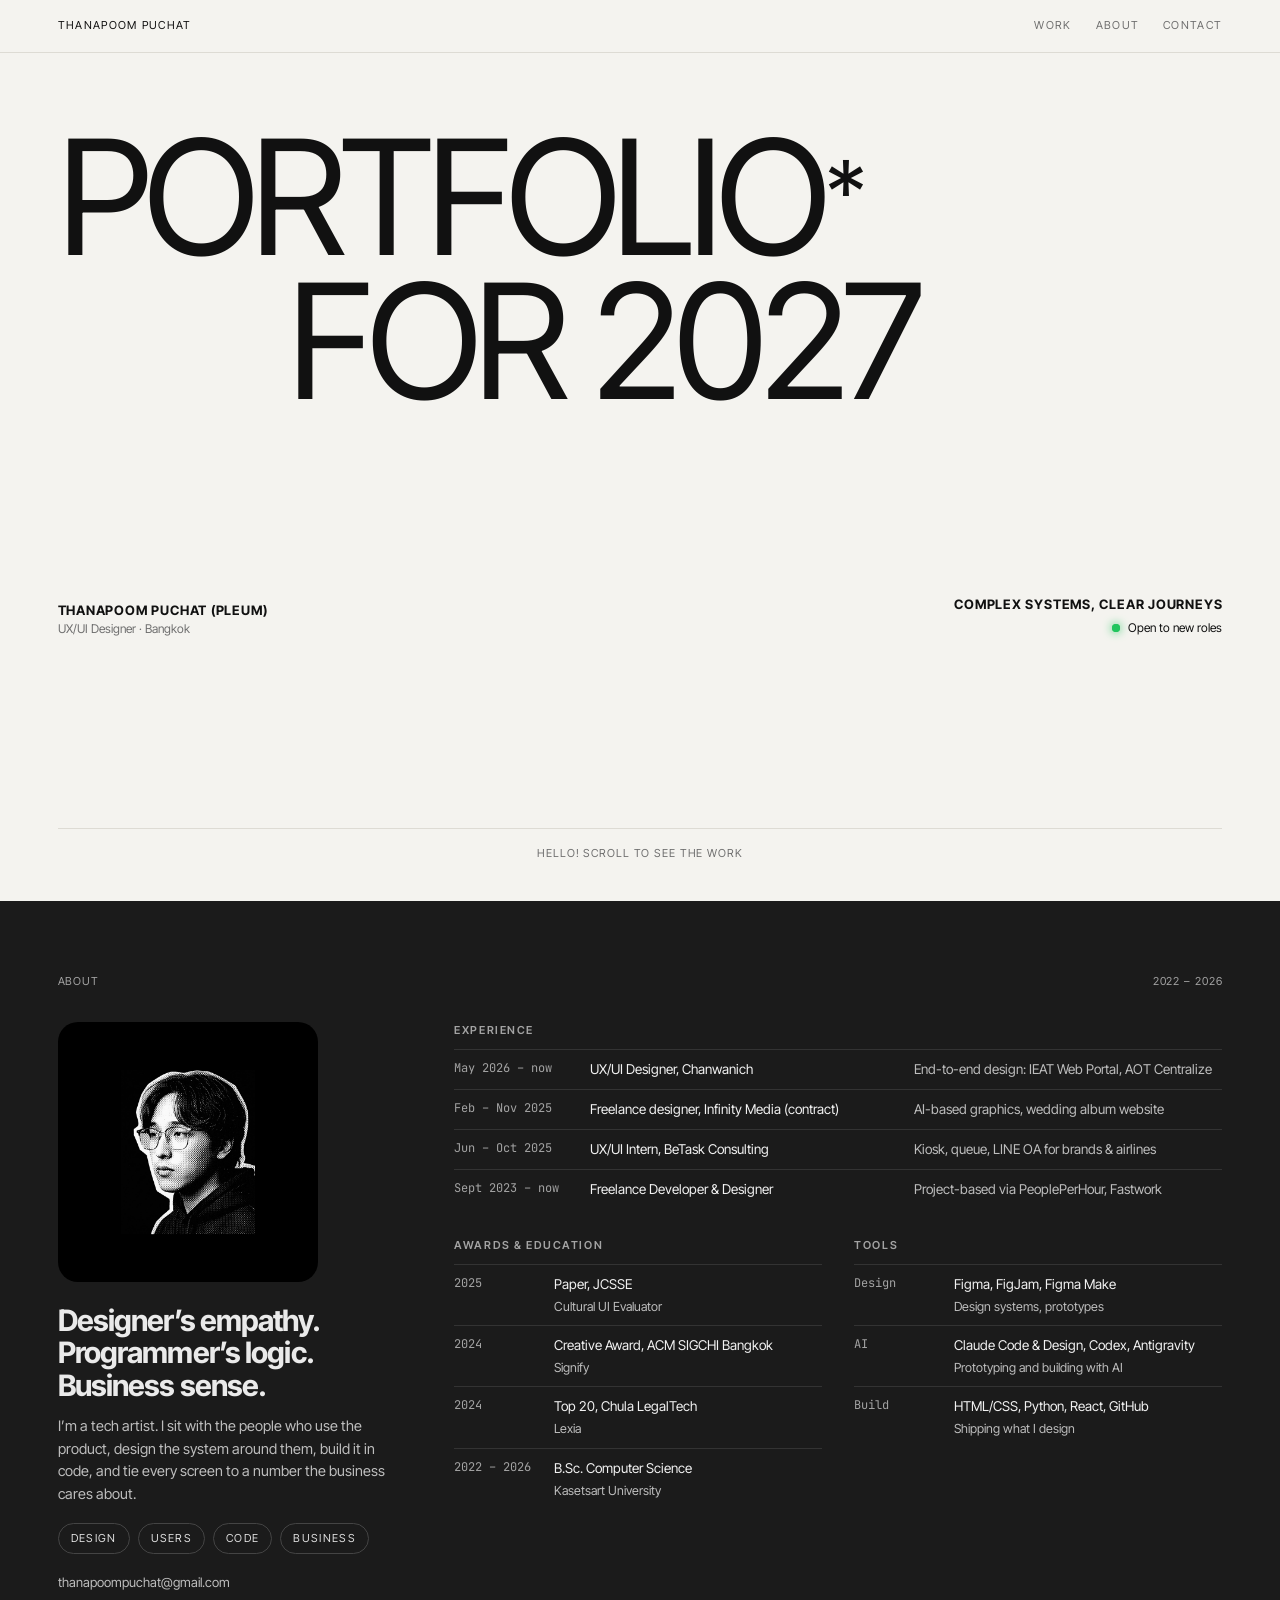
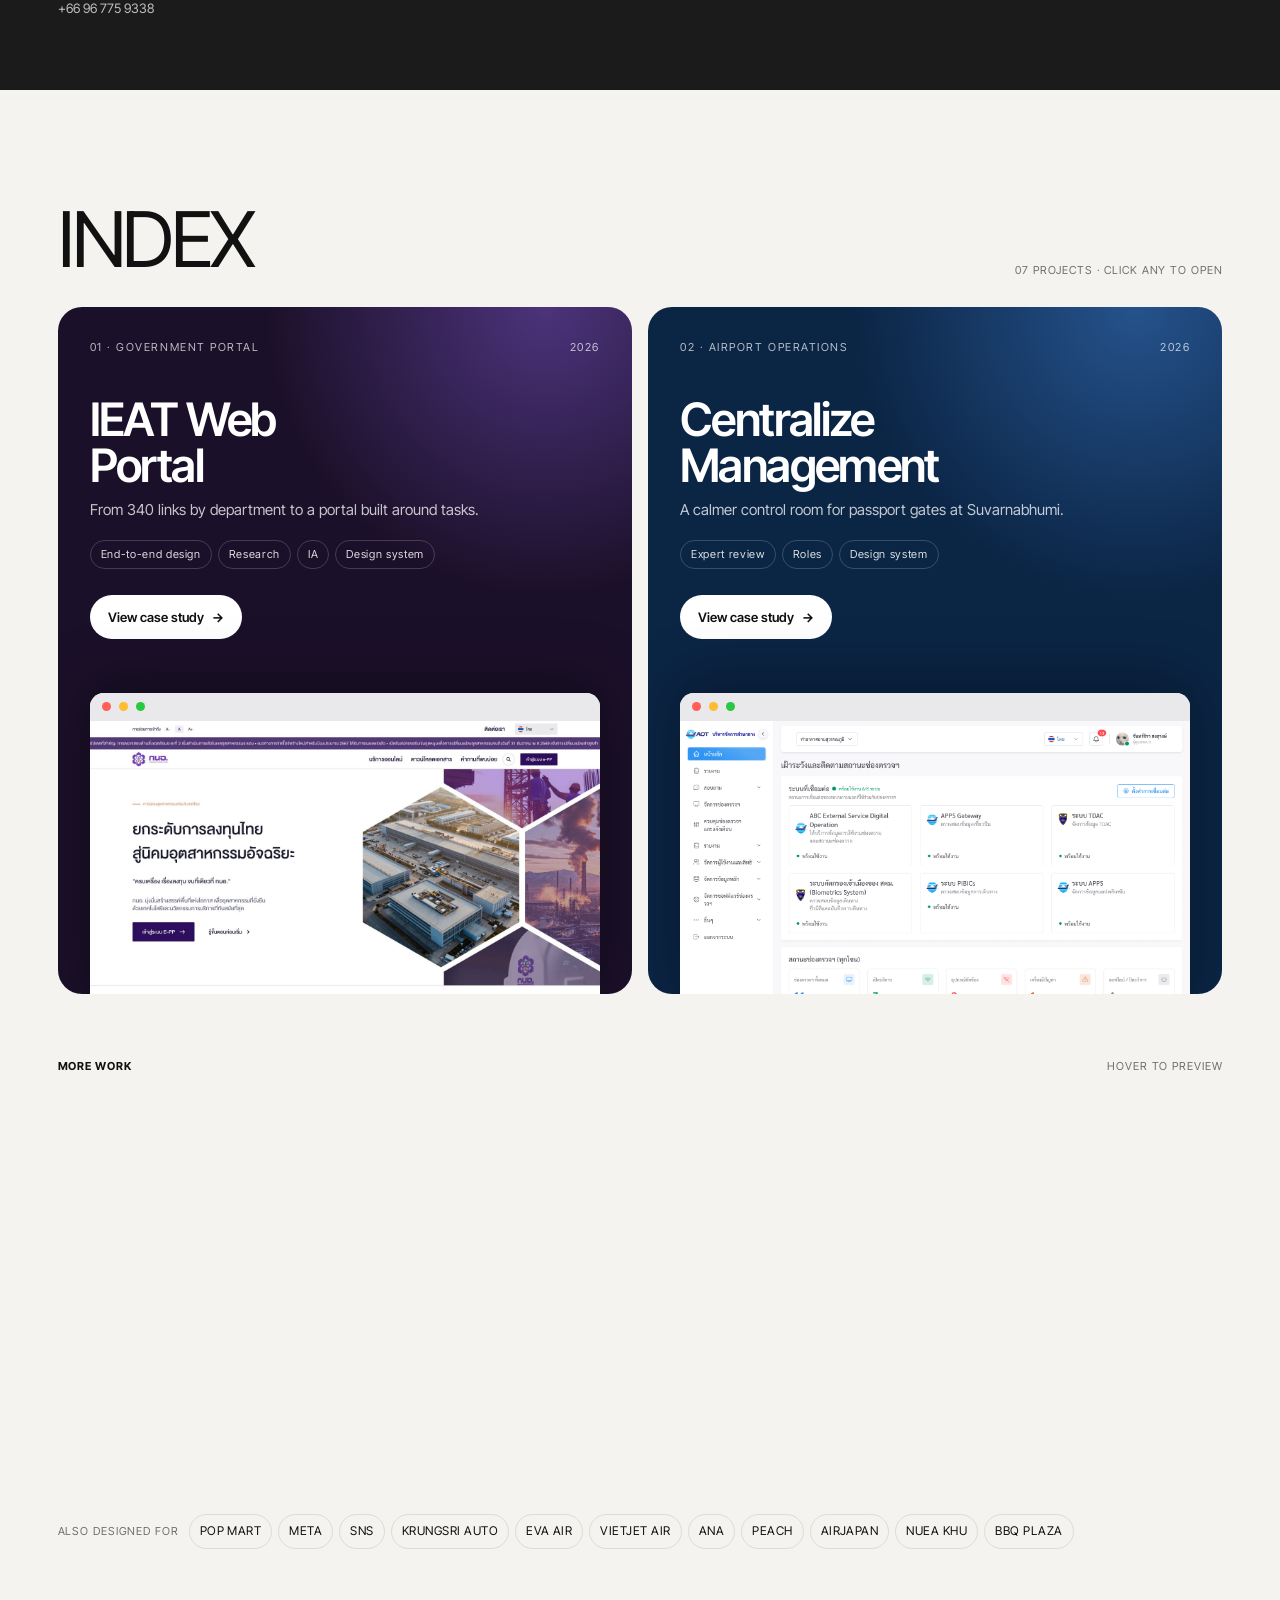
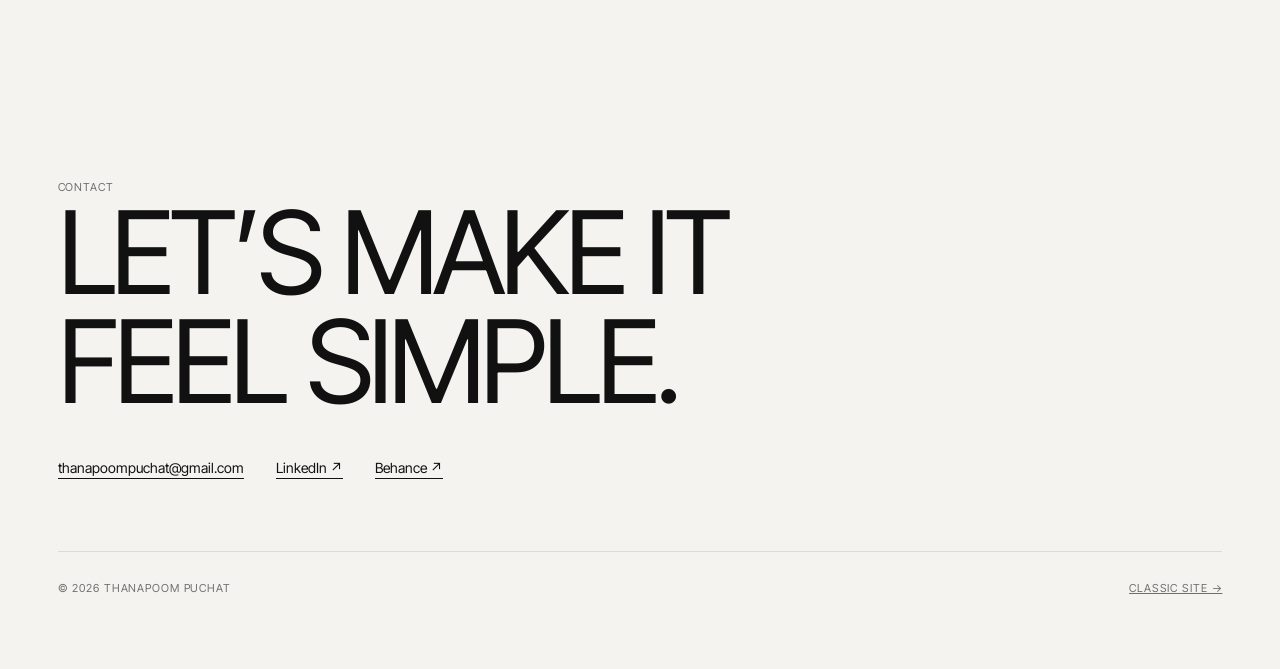
==== index.html @ 419bd496 "Tools: shorten AI line to fit one line Co-Authored-By: Claude Opus 5.5 <noreply@anthropic.com> Claud" ====
<!doctype html>
<html lang="en">
<head>
  <meta charset="utf-8">
  <meta name="viewport" content="width=device-width, initial-scale=1">
  <title>Thanapoom Puchat — UX/UI Designer</title>
  <meta name="description" content="UX/UI designer in Bangkok. I untangle complex public-sector and enterprise systems.">
  <link rel="preconnect" href="https://fonts.googleapis.com">
  <link rel="preconnect" href="https://fonts.gstatic.com" crossorigin>
  <link href="https://fonts.googleapis.com/css2?family=Inter+Tight:wght@400;500;600;700;800&family=JetBrains+Mono:wght@400;500&display=swap" rel="stylesheet">
  <link rel="stylesheet" href="assets/site.css">
</head>
<body>
<header class="bar"><div class="wrap">
  <a href="#top">Thanapoom Puchat</a>
  <nav><a href="#work">Work</a><a class="hide-sm" href="#about">About</a><a href="#contact">Contact</a></nav>
</div></header>
<main id="top">
<section class="wrap cover">
  <h1>Portfolio<sup>*</sup><span class="l2">for 2027</span></h1>
  <div class="who">
    <div><b>Thanapoom Puchat (Pleum)</b><span>UX/UI Designer · Bangkok</span></div>
    <div style="text-align:right"><b>Complex systems, clear journeys</b><span class="status"><i></i>Open to new roles</span></div>
  </div>
  <p class="foot tiny">Hello! Scroll to see the work</p>
</section>

<section class="dark" id="about"><div class="wrap about">
  <div class="top tiny"><span>About</span><span>2022 – 2026</span></div>
  <div class="grid">
    <div class="me">
      <img src="images/profile.png" alt="Portrait of Thanapoom Puchat">
      <h2>Designer’s empathy.<br>Programmer’s logic.<br>Business sense.</h2>
      <p>I’m a tech artist. I sit with the people who use the product, design the system around them, build it in code, and tie every screen to a number the business cares about.</p>
      <div class="skills"><span>Design</span><span>Users</span><span>Code</span><span>Business</span></div>
      <ul><li>thanapoompuchat@gmail.com</li><li>+66 96 775 9338</li></ul>
    </div>
    <div>
      <div class="rows"><h3>Experience</h3>
        <div class="row"><span>May 2026 – now</span><span>UX/UI Designer, Chanwanich</span><span>End-to-end design: IEAT Web Portal, AOT Centralize</span></div>
        <div class="row"><span>Feb – Nov 2025</span><span>Freelance designer, Infinity Media (contract)</span><span>AI-based graphics, wedding album website</span></div>
        <div class="row"><span>Jun – Oct 2025</span><span>UX/UI Intern, BeTask Consulting</span><span>Kiosk, queue, LINE OA for brands &amp; airlines</span></div>
        <div class="row"><span>Sept 2023 – now</span><span>Freelance Developer &amp; Designer</span><span>Project-based via PeoplePerHour, Fastwork</span></div>
      </div>
      <div class="rows"><h3>Awards &amp; education</h3>
        <div class="row"><span>2025</span><span>Paper, JCSSE</span><span>Cultural UI Evaluator</span></div>
        <div class="row"><span>2024</span><span>Creative Award, ACM SIGCHI Bangkok</span><span>Signify</span></div>
        <div class="row"><span>2024</span><span>Top 20, Chula LegalTech</span><span>Lexia</span></div>
        <div class="row"><span>2022 – 2026</span><span>B.Sc. Computer Science</span><span>Kasetsart University</span></div>
      </div>
      <div class="rows"><h3>Tools</h3>
        <div class="row"><span>Design</span><span>Figma, FigJam, Figma Make</span><span>Design systems, prototypes</span></div>
        <div class="row"><span>AI</span><span>Claude Code &amp; Design, Codex, Antigravity</span><span>Prototyping and building with AI</span></div>
        <div class="row"><span>Build</span><span>HTML/CSS, Python, React, GitHub</span><span>Shipping what I design</span></div>
      </div>
    </div>
  </div>
</div></section>

<section class="wrap index" id="work">
  <div class="head"><h2>Index</h2><span class="tiny">07 projects · click any to open</span></div>
  <div class="feats">
    <a class="fcard reveal" href="work/ieat.html" style="--c:#1b1029;--a:#9b6bff">
      <div class="fmeta"><span>01 · Government portal</span><span>2026</span></div>
      <h3>IEAT Web<br>Portal</h3>
      <p>From 340 links by department to a portal built around tasks.</p>
      <div class="tags"><span class="badge">End-to-end design</span><span>Research</span><span>IA</span><span>Design system</span></div>
      <span class="cta">View case study <b>→</b></span>
      <div class="fshot"><div class="chrome"><i></i><i></i><i></i></div><img src="images/ieat/home.jpg" alt="IEAT Web Portal screen"></div>
    </a><a class="fcard reveal" href="work/centralize.html" style="--c:#0b2545;--a:#4f9bff">
      <div class="fmeta"><span>02 · Airport operations</span><span>2026</span></div>
      <h3>Centralize<br>Management</h3>
      <p>A calmer control room for passport gates at Suvarnabhumi.</p>
      <div class="tags"><span>Expert review</span><span>Roles</span><span>Design system</span></div>
      <span class="cta">View case study <b>→</b></span>
      <div class="fshot"><div class="chrome"><i></i><i></i><i></i></div><img src="images/centralize/dashboard.png" alt="Centralize Management screen"></div>
    </a>
  </div>
  <div class="more"><h3 class="tiny">More work</h3><span class="tiny">Hover to preview</span></div>
  <a class="item reveal" href="work/vibirs.html" style="--c:#4877ae"><span class="n">03</span><span class="t"><i class="sw"></i>Vibirs</span><span class="d">Mood-first music app</span><span class="y">2024</span><span class="arrow">View →</span><img class="pv" src="images/image_2.jpg" alt="" loading="lazy"></a><a class="item reveal" href="work/signify.html" style="--c:#e2671c"><span class="n">04</span><span class="t"><i class="sw"></i>Signify</span><span class="d">Sign-language translation · SIGCHI award</span><span class="y">2024</span><span class="arrow">View →</span><img class="pv" src="images/signify_mockup.png" alt="" loading="lazy"></a><a class="item reveal" href="work/lexia.html" style="--c:#2f46c9"><span class="n">05</span><span class="t"><i class="sw"></i>Lexia</span><span class="d">Copyright platform · LegalTech Top 20</span><span class="y">2024</span><span class="arrow">View →</span><img class="pv" src="images/lexia_hero_mockup.png" alt="" loading="lazy"></a><a class="item reveal" href="work/betask.html" style="--c:#1f8a4c"><span class="n">06</span><span class="t"><i class="sw"></i>BeTask Employee Portal</span><span class="d">Internal dashboard · internship</span><span class="y">2025</span><span class="arrow">View →</span><img class="pv" src="images/Dashboard1.png" alt="" loading="lazy"></a><a class="item reveal" href="work/ai-evaluation.html" style="--c:#9bc21a"><span class="n">07</span><span class="t"><i class="sw"></i>Cultural UI Evaluator</span><span class="d">AI + HCI research · JCSSE</span><span class="y">2025</span><span class="arrow">View →</span><img class="pv" src="images/ai_mockup.png" alt="" loading="lazy"></a>
  <div class="brands"><span class="tiny">Also designed for</span><span class="brand" tabindex="0">POP MART<span class="pop"><img src="images/hover/popmart_queue.jpg" alt="POP MART screen" loading="lazy"><img src="images/hover/popmart_line.jpg" alt="POP MART screen" loading="lazy"></span></span><span class="brand" tabindex="0">Meta<span class="pop"><img src="images/hover/meta_queue.jpg" alt="Meta screen" loading="lazy"><img src="images/hover/meta_form.jpg" alt="Meta screen" loading="lazy"></span></span><span class="brand" tabindex="0">SNS<span class="pop"><img src="images/hover/siam_queue.jpg" alt="SNS screen" loading="lazy"><img src="images/hover/siam_kiosk.jpg" alt="SNS screen" loading="lazy"></span></span><span class="brand" tabindex="0">Krungsri Auto<span class="pop"><img src="images/hover/krungsri.jpg" alt="Krungsri Auto screen" loading="lazy"></span></span><span class="brand" tabindex="0">EVA Air<span class="pop"><img src="images/hover/evaair_queue.jpg" alt="EVA Air screen" loading="lazy"><img src="images/hover/evaair_kiosk.jpg" alt="EVA Air screen" loading="lazy"></span></span><span class="brand" tabindex="0">VietJet Air<span class="pop"><img src="images/hover/vietjet_queue.jpg" alt="VietJet Air screen" loading="lazy"><img src="images/hover/vietjet_kiosk.jpg" alt="VietJet Air screen" loading="lazy"></span></span><span class="brand" tabindex="0">ANA<span class="pop"><img src="images/hover/ana_queue.jpg" alt="ANA screen" loading="lazy"><img src="images/hover/ana_kiosk.jpg" alt="ANA screen" loading="lazy"></span></span><span class="brand" tabindex="0">Peach<span class="pop"><img src="images/hover/peach_queue.jpg" alt="Peach screen" loading="lazy"><img src="images/hover/peach_kiosk.jpg" alt="Peach screen" loading="lazy"></span></span><span class="brand" tabindex="0">AirJapan<span class="pop"><img src="images/hover/airjapan_queue.jpg" alt="AirJapan screen" loading="lazy"><img src="images/hover/airjapan_phone.jpg" alt="AirJapan screen" loading="lazy"></span></span><span class="brand" tabindex="0">Nuea Khu<span class="pop"><img src="images/hover/nuekhu_queue.jpg" alt="Nuea Khu screen" loading="lazy"><img src="images/hover/nuekhu_kiosk.jpg" alt="Nuea Khu screen" loading="lazy"></span></span><span class="brand" tabindex="0">BBQ Plaza<span class="pop"><img src="images/hover/bbq_queue.jpg" alt="BBQ Plaza screen" loading="lazy"><img src="images/hover/bbq_line.jpg" alt="BBQ Plaza screen" loading="lazy"></span></span></div>
</section>

<section class="wrap contact" id="contact">
  <span class="tiny">Contact</span>
  <h2>Let’s make it<br>feel simple.</h2>
  <div class="links">
    <a href="mailto:thanapoompuchat@gmail.com">thanapoompuchat@gmail.com</a>
    <a href="https://www.linkedin.com/in/thanapoom-puchat-83a926333/" target="_blank" rel="noopener">LinkedIn ↗</a>
    <a href="https://www.behance.net/thanapoom_puchat" target="_blank" rel="noopener">Behance ↗</a>
  </div>
  <div class="end tiny"><span>© 2026 Thanapoom Puchat</span><a href="classic.html">Classic site →</a></div>
</section>
</main>
<script src="assets/site.js"></script>
</body>
</html>
---- assets/site.css ----
/* Thanapoom Puchat — Portfolio 2027
   Slide-style case studies: each project sets a theme on <body>
   (--bg, --fg, --muted, --panel, --line, --accent, --on-accent). */

:root {
  --bg: #f4f3ef;
  --fg: #111111;
  --muted: #6f6f6f;
  --panel: #ffffff;
  --line: #dddbd4;
  --accent: #ff4d14;
  --on-accent: #ffffff;
  --max: 1280px;
  --pad: clamp(16px, 4.5vw, 64px);
  --r: 14px;
  --sans: "Inter Tight", "Inter", system-ui, -apple-system, "Segoe UI", sans-serif;
  --mono: "JetBrains Mono", ui-monospace, monospace;
}

* { box-sizing: border-box; }
html { scroll-behavior: smooth; -webkit-text-size-adjust: 100%; }
body {
  margin: 0; background: var(--bg); color: var(--fg);
  font-family: var(--sans); font-size: 16px; line-height: 1.55;
  -webkit-font-smoothing: antialiased; overflow-x: hidden;
}
img { max-width: 100%; display: block; }
a { color: inherit; }
::selection { background: var(--accent); color: var(--on-accent); }
.wrap { max-width: var(--max); margin: 0 auto; padding: 0 var(--pad); }
.hl { color: var(--accent); }
.label { font-size: 11px; letter-spacing: .14em; text-transform: uppercase; font-weight: 600; }
.tiny { font-size: 11px; letter-spacing: .08em; text-transform: uppercase; color: var(--muted); }

/* ---------- Top bar ---------- */
.bar { position: sticky; top: 0; z-index: 40; background: color-mix(in srgb, var(--bg) 90%, transparent); backdrop-filter: blur(10px); -webkit-backdrop-filter: blur(10px); border-bottom: 1px solid var(--line); }
.bar .wrap { display: flex; justify-content: space-between; align-items: center; height: 52px; font-size: 11px; letter-spacing: .12em; text-transform: uppercase; }
.bar a { text-decoration: none; }
.bar nav { display: flex; gap: 24px; }
.bar nav a { color: var(--muted); }
.bar nav a:hover { color: var(--fg); }
@media (max-width: 600px) { .bar nav a.hide-sm { display: none; } }

/* ---------- Home: cover ---------- */
.cover { min-height: calc(100vh - 52px); display: flex; flex-direction: column; justify-content: space-between; padding-top: clamp(40px, 8vh, 96px); padding-bottom: 28px; }
.cover h1 { margin: 0; font-weight: 400; letter-spacing: -.045em; line-height: .9; font-size: clamp(56px, 12.5vw, 196px); text-transform: uppercase; }
.cover h1 .l2 { display: block; padding-left: clamp(0px, 18vw, 300px); }
.cover h1 sup { font-size: .55em; vertical-align: .35em; margin-left: .04em; }
.cover .who { display: grid; grid-template-columns: 1fr auto; gap: 24px; align-items: end; margin-top: 40px; }
.cover .who b { display: block; font-size: 13px; letter-spacing: .06em; text-transform: uppercase; }
.cover .who span { display: block; font-size: 12px; color: var(--muted); }
.cover .foot { text-align: center; border-top: 1px solid var(--line); padding-top: 16px; margin-top: 48px; }

/* ---------- Home: dark about ---------- */
.dark { background: #1b1b1b; color: #eaeaea; --muted: #8b8b8b; --line: #333; }
.about { padding-top: clamp(56px, 9vw, 112px); padding-bottom: clamp(56px, 9vw, 112px); }
.about .top { display: flex; justify-content: space-between; margin-bottom: 56px; }
.about .grid { display: grid; grid-template-columns: 1.1fr 2fr; gap: clamp(28px, 5vw, 80px); }
.about h2 { margin: 0 0 6px; font-size: 22px; font-weight: 600; letter-spacing: -.01em; }
.about .me p { color: #bdbdbd; font-size: 15px; max-width: 360px; margin: 18px 0 28px; }
.about .me ul { list-style: none; padding: 0; margin: 0; font-size: 13px; color: #bdbdbd; display: grid; gap: 6px; }
.rows { display: grid; gap: 0; }
.rows .row { display: grid; grid-template-columns: 120px 1fr 1fr; gap: 16px; padding: 12px 0; border-top: 1px solid var(--line); font-size: 13.5px; }
.rows .row span:first-child { color: var(--muted); font-family: var(--mono); font-size: 12px; }
.rows .row span:last-child { color: #a8a8a8; }
.rows h3 { font-size: 11px; letter-spacing: .14em; text-transform: uppercase; color: var(--muted); margin: 0 0 10px; font-weight: 600; }
.rows + .rows { margin-top: 40px; }
@media (max-width: 860px) { .about .grid { grid-template-columns: 1fr; } .rows .row { grid-template-columns: 96px 1fr; } .rows .row span:last-child { grid-column: 2; } }

/* ---------- Home: index ---------- */
.index { padding-top: clamp(56px, 9vw, 112px); padding-bottom: clamp(56px, 9vw, 112px); }
.index .head { display: flex; justify-content: space-between; align-items: end; margin-bottom: 28px; }
.index h2 { margin: 0; font-size: clamp(40px, 6vw, 80px); font-weight: 400; letter-spacing: -.04em; text-transform: uppercase; line-height: 1; }
.item { display: grid; grid-template-columns: 56px 1.3fr 1fr 120px 28px; gap: 16px; align-items: center; padding: 22px 0; border-top: 1px solid var(--line); text-decoration: none; transition: padding .3s; }
.item:last-child { border-bottom: 1px solid var(--line); }
.item .n { font-family: var(--mono); font-size: 12px; color: var(--muted); }
.item .t { font-size: clamp(20px, 2.4vw, 30px); letter-spacing: -.02em; font-weight: 500; line-height: 1.15; }
.item .d { font-size: 13.5px; color: var(--muted); }
.item .y { font-size: 12px; color: var(--muted); text-align: right; font-family: var(--mono); }
.item .arrow { text-align: right; transition: transform .3s; }
.item .sw { display: inline-block; width: 10px; height: 10px; border-radius: 50%; margin-right: 10px; background: var(--c); vertical-align: middle; }
.item:hover { padding-left: 10px; }
.item:hover .arrow { transform: translateX(4px); }
.item.feat .t { font-size: clamp(26px, 3.4vw, 44px); }
@media (max-width: 760px) { .item { grid-template-columns: 36px 1fr 24px; } .item .d, .item .y { display: none; } }

.contact { padding-top: clamp(56px, 9vw, 112px); padding-bottom: 32px; }
.contact h2 { margin: 0; font-weight: 400; letter-spacing: -.045em; text-transform: uppercase; line-height: .95; font-size: clamp(44px, 9vw, 140px); }
.contact .links { display: flex; flex-wrap: wrap; gap: 12px 32px; margin-top: 40px; font-size: 14px; }
.contact .links a { text-decoration: none; border-bottom: 1px solid currentColor; }
.end { display: flex; justify-content: space-between; gap: 16px; flex-wrap: wrap; padding-top: 28px; padding-bottom: 40px; border-top: 1px solid var(--line); margin-top: 72px; }

/* ---------- Case: slides ---------- */
.slide { padding: clamp(64px, 10vw, 128px) 0; border-bottom: 1px solid var(--line); }
.slide .label { color: var(--accent); margin-bottom: 14px; display: block; }
.slide h2 { margin: 0; font-size: clamp(26px, 3.4vw, 42px); font-weight: 700; letter-spacing: -.03em; line-height: 1.18; max-width: 880px; }
.slide .sub { color: var(--muted); font-size: 15px; margin: 14px 0 0; max-width: 680px; }
.slide .content { margin-top: clamp(28px, 4vw, 48px); }

.hero { padding: clamp(56px, 9vw, 112px) 0 0; }
.hero .brand { font-size: clamp(48px, 9vw, 128px); font-weight: 800; letter-spacing: -.05em; line-height: .9; margin: 0; }
.hero .brand em { font-style: normal; color: var(--accent); }
.hero .tagline { font-size: clamp(18px, 2vw, 24px); font-weight: 600; letter-spacing: -.015em; margin: 22px 0 0; max-width: 720px; }
.hero .meta { display: grid; grid-template-columns: repeat(4, 1fr); gap: 20px; margin-top: 40px; padding-top: 20px; border-top: 1px solid var(--line); font-size: 13px; }
.hero .meta div b { display: block; font-size: 10.5px; letter-spacing: .14em; text-transform: uppercase; color: var(--muted); font-weight: 600; margin-bottom: 4px; }
@media (max-width: 760px) { .hero .meta { grid-template-columns: repeat(2, 1fr); } }
.hero .shot { margin-top: clamp(36px, 5vw, 64px); }

.cards { display: grid; gap: 14px; grid-template-columns: repeat(var(--cols, 3), minmax(0, 1fr)); }
@media (max-width: 900px) { .cards { grid-template-columns: repeat(2, minmax(0, 1fr)); } }
@media (max-width: 560px) { .cards { grid-template-columns: 1fr; } }
.card { background: var(--panel); border: 1px solid var(--line); border-radius: var(--r); padding: 22px 22px 24px; display: flex; flex-direction: column; gap: 8px; min-height: 150px; }
.card .k { font-size: 10.5px; letter-spacing: .14em; text-transform: uppercase; color: var(--accent); font-weight: 700; }
.card h4 { margin: 0; font-size: 17px; font-weight: 700; letter-spacing: -.01em; line-height: 1.3; }
.card p { margin: 0; font-size: 14px; color: var(--muted); line-height: 1.5; }
.card .big { font-size: clamp(30px, 3.6vw, 44px); font-weight: 800; letter-spacing: -.03em; line-height: 1; color: var(--accent); }
.card q { font-size: 13.5px; font-style: italic; color: var(--fg); opacity: .85; margin-top: auto; padding-top: 10px; border-top: 1px dashed var(--line); }
.card.insight { background: var(--accent); color: var(--on-accent); border-color: var(--accent); }
.card.insight .k, .card.insight p { color: var(--on-accent); opacity: .9; }

.shot { margin: 0; }
.shot .frame { border-radius: var(--r); overflow: hidden; background: var(--panel); border: 1px solid var(--line); aspect-ratio: var(--ar, 16/10); }
.shot .frame img { width: 100%; height: 100%; object-fit: cover; object-position: top center; }
.shot.contain .frame img { object-fit: contain; object-position: center; }
.shot figcaption { font-size: 12.5px; color: var(--muted); margin-top: 10px; }
.shot.phone { max-width: 300px; margin: 0 auto; }
.shot.phone .frame { aspect-ratio: 390/844; border-radius: 34px; border: 8px solid #111; }
.duo, .trio { display: grid; gap: 14px; grid-template-columns: repeat(2, minmax(0, 1fr)); align-items: start; }
.trio { grid-template-columns: 2fr 1fr; align-items: center; }
@media (max-width: 760px) { .duo, .trio { grid-template-columns: 1fr; } }
.stack { display: grid; gap: 14px; }

.words { display: grid; grid-template-columns: repeat(3, minmax(0, 1fr)); gap: 14px; }
.words div { border-radius: var(--r); min-height: 240px; padding: 22px; display: flex; flex-direction: column; justify-content: flex-end; color: #fff; background: linear-gradient(180deg, transparent 30%, rgba(0,0,0,.55)), var(--bgimg, var(--accent)); background-size: cover; background-position: center; }
.words b { font-size: clamp(22px, 2.6vw, 30px); letter-spacing: .02em; text-transform: uppercase; font-weight: 800; }
.words span { font-size: 13px; opacity: .85; }
@media (max-width: 760px) { .words { grid-template-columns: 1fr; } .words div { min-height: 160px; } }

.metrics { width: 100%; border-collapse: separate; border-spacing: 0; font-size: 14px; background: var(--panel); border: 1px solid var(--line); border-radius: var(--r); overflow: hidden; }
.metrics th, .metrics td { text-align: left; padding: 13px 16px; border-bottom: 1px solid var(--line); }
.metrics tr:last-child td { border-bottom: 0; }
.metrics th { font-size: 10.5px; letter-spacing: .14em; text-transform: uppercase; color: var(--muted); font-weight: 600; }
.metrics td.n { font-variant-numeric: tabular-nums; white-space: nowrap; }
.metrics td.to { color: var(--accent); font-weight: 800; }
.scroll-x { overflow-x: auto; -webkit-overflow-scrolling: touch; }
.note { font-size: 12.5px; color: var(--muted); margin-top: 10px; }

.flow { display: grid; grid-template-columns: repeat(var(--cols, 4), minmax(0, 1fr)); gap: 0; border: 1px solid var(--line); border-radius: var(--r); overflow: hidden; background: var(--panel); }
.flow div { padding: 20px; border-left: 1px solid var(--line); }
.flow div:first-child { border-left: 0; }
.flow b { display: block; font-family: var(--mono); font-size: 12px; color: var(--accent); margin-bottom: 8px; }
.flow span { font-size: 14px; font-weight: 600; line-height: 1.35; display: block; }
@media (max-width: 760px) { .flow { grid-template-columns: 1fr; } .flow div { border-left: 0; border-top: 1px solid var(--line); } .flow div:first-child { border-top: 0; } }

.next { display: flex; justify-content: space-between; align-items: center; gap: 20px; padding: 56px 0; text-decoration: none; }
.next .t { font-size: clamp(26px, 4vw, 52px); font-weight: 400; letter-spacing: -.04em; text-transform: uppercase; line-height: 1; }

/* Placeholder for any image that fails to load */
.missing { display: grid; place-items: center; }
.missing img { display: none !important; }
.missing .ph { font-family: var(--mono); font-size: 12px; color: var(--muted); padding: 20px; text-align: center; }

@media (prefers-reduced-motion: no-preference) {
  .reveal { opacity: 0; transform: translateY(16px); transition: opacity .7s ease, transform .7s cubic-bezier(.2,.7,.2,1); }
  .reveal.in { opacity: 1; transform: none; }
}

/* Additions */
.narrow { max-width: 760px; margin-left: auto; margin-right: auto; }
.shot figcaption a { color: var(--fg); text-decoration: none; border-bottom: 1px solid var(--line); margin-left: 6px; white-space: nowrap; }
.shot figcaption a:hover { border-color: var(--fg); }
.slide.tight { padding-top: clamp(32px, 5vw, 64px); }
.content + .content { margin-top: 14px; }
.about .me img { width: 100%; max-width: 380px; aspect-ratio: 1/1; border-radius: 24px; object-fit: cover; object-position: center top; margin-bottom: 28px; }
.index .thumbs { display: grid; grid-template-columns: repeat(2, minmax(0, 1fr)); gap: 14px; margin-bottom: 36px; }
.index .thumbs a { text-decoration: none; }
.index .thumbs .frame { border-radius: var(--r); overflow: hidden; aspect-ratio: 16/10; background: var(--c); }
.index .thumbs img { width: 100%; height: 100%; object-fit: cover; object-position: top center; transition: transform .6s cubic-bezier(.2,.7,.2,1); }
.index .thumbs a:hover img { transform: scale(1.03); }
.index .thumbs span { display: flex; justify-content: space-between; font-size: 12px; letter-spacing: .1em; text-transform: uppercase; margin-top: 10px; }
.index .thumbs span i { font-style: normal; color: var(--muted); }
@media (max-width: 760px) { .index .thumbs { grid-template-columns: 1fr; } }

@media (max-width: 600px) { .cover .who { grid-template-columns: 1fr; } .cover .who > div:last-child { text-align: left !important; } .cover { min-height: auto; } .cover h1 { margin-top: 24px; } }

/* Rows, stats, side layout, bars */
.slide h2 .hl { color: inherit; }
.slide.side .wrap { display: grid; grid-template-columns: minmax(0, 1fr) minmax(0, 1.65fr); gap: clamp(24px, 5vw, 80px); align-items: start; }
.slide.side .content:first-of-type { margin-top: 0; }
@media (max-width: 860px) { .slide.side .wrap { grid-template-columns: 1fr; } }
.list { border-top: 1px solid var(--line); }
.list > div { display: grid; grid-template-columns: 44px minmax(0, 1fr) minmax(0, 1.5fr); gap: 16px; padding: 16px 0; border-bottom: 1px solid var(--line); font-size: 14.5px; }
.list.two > div { grid-template-columns: minmax(0, 1fr) minmax(0, 1.6fr); }
.list .n { font-family: var(--mono); font-size: 12px; color: var(--muted); padding-top: 2px; }
.list b { font-weight: 600; }
.list b small { display: block; font-weight: 400; font-size: 12px; color: var(--muted); margin-top: 2px; }
.list p { margin: 0; color: var(--muted); }
.list p em { font-style: italic; color: var(--fg); }
@media (max-width: 640px) { .list > div, .list.two > div { grid-template-columns: 32px minmax(0, 1fr); } .list.two > div { grid-template-columns: 1fr; } .list > div p { grid-column: 2; } .list.two > div p { grid-column: 1; } }
.stats { display: grid; grid-template-columns: repeat(var(--cols, 3), minmax(0, 1fr)); gap: 24px; }
.stats div { border-top: 1px solid var(--fg); padding-top: 14px; }
.stats b { display: block; font-size: clamp(34px, 4.6vw, 60px); font-weight: 500; letter-spacing: -.045em; line-height: 1; }
.stats span { display: block; font-size: 13px; color: var(--muted); margin-top: 10px; max-width: 260px; }
@media (max-width: 640px) { .stats { grid-template-columns: 1fr 1fr; } }
.bars { display: grid; gap: 10px; }
.bars div { display: grid; grid-template-columns: 96px 1fr 52px; gap: 12px; align-items: center; font-size: 13.5px; }
.bars i { display: block; height: 10px; border-radius: 5px; background: var(--accent); width: var(--w); }
.bars span:last-child { font-family: var(--mono); font-size: 12px; color: var(--muted); text-align: right; }
.prose { font-size: 15px; color: var(--muted); max-width: 640px; margin: 0; }
.prose + .prose { margin-top: 12px; }
.slide.side .content + .content { margin-top: 32px; }

.about h2 { font-size: clamp(26px, 3vw, 38px); line-height: 1.1; letter-spacing: -.03em; font-weight: 700; }
.about .me p { max-width: 400px; }
.about .skills { display: flex; flex-wrap: wrap; gap: 8px; margin: -8px 0 28px; }
.about .skills span { font-size: 11px; letter-spacing: .12em; text-transform: uppercase; border: 1px solid #444; border-radius: 99px; padding: 6px 12px; color: #ddd; }
.status { display: inline-flex !important; align-items: center; gap: 8px; color: var(--fg) !important; }
.status i { position: relative; width: 8px; height: 8px; border-radius: 50%; background: #22c55e; box-shadow: 0 0 10px #22c55e; }
.status i::after { content: ""; position: absolute; inset: 0; border-radius: 50%; background: #22c55e; animation: ping 1.6s cubic-bezier(0,0,.2,1) infinite; }
@keyframes ping { 75%, 100% { transform: scale(2.6); opacity: 0; } }
@media (prefers-reduced-motion: reduce) { .status i::after { animation: none; } }

/* About: fit one screen */
.about { padding-top: clamp(40px, 6vw, 72px); padding-bottom: clamp(40px, 6vw, 72px); }
.about .top { margin-bottom: 32px; }
.about .grid { grid-template-columns: minmax(0, .9fr) minmax(0, 2fr); gap: clamp(28px, 4vw, 64px); }
.about .me img { max-width: 260px; margin-bottom: 22px; border-radius: 20px; }
.about h2 { font-size: clamp(24px, 2.3vw, 32px); }
.about .me p { margin: 14px 0 18px; font-size: 14.5px; }
.about .skills { margin: 0 0 18px; }
.about .grid > div:last-child { display: grid; grid-template-columns: minmax(0, 1fr) minmax(0, 1fr); column-gap: 32px; align-content: start; }
.about .grid > div:last-child > .rows:first-child { grid-column: 1 / -1; }
.about .rows + .rows { margin-top: 28px; }
.about .rows .row { padding: 9px 0; }
.about .rows:not(:first-child) .row { grid-template-columns: 84px minmax(0, 1fr); row-gap: 2px; }
.about .rows:not(:first-child) .row span:last-child { grid-column: 2; font-size: 12.5px; }
@media (max-width: 860px) { .about .grid > div:last-child { grid-template-columns: 1fr; } }
.about .rows { align-content: start; }
.dark { --muted: #a3a3a3; }
.rows .row span:last-child { color: #bdbdbd; }
.rows .row span:nth-child(2) { color: #f2f2f2; }

/* Index: feature cards */
.feats { display: grid; grid-template-columns: repeat(2, minmax(0, 1fr)); gap: 16px; margin-bottom: 64px; }
.fcard { position: relative; isolation: isolate; display: flex; flex-direction: column; min-height: 640px; padding: 32px 32px 0; border-radius: 24px; overflow: hidden; background: var(--c); color: #fff; text-decoration: none; transition: transform .5s cubic-bezier(.2,.7,.2,1); }
.fcard::before { content: ""; position: absolute; inset: 0; z-index: -1; background: radial-gradient(70% 60% at 85% 0%, color-mix(in srgb, var(--a) 55%, transparent), transparent 70%); opacity: .7; transition: opacity .5s; }
.fcard .fmeta { display: flex; justify-content: space-between; font-size: 11px; letter-spacing: .14em; text-transform: uppercase; opacity: .7; }
.fcard h3 { margin: 40px 0 10px; font-size: clamp(32px, 3.6vw, 52px); font-weight: 600; letter-spacing: -.035em; line-height: 1; }
.fcard p { margin: 0; max-width: 420px; font-size: 15px; opacity: .75; }
.fcard .tags { display: flex; flex-wrap: wrap; gap: 6px; margin-top: 18px; }
.fcard .tags span { font-size: 11px; letter-spacing: .06em; padding: 5px 10px; border-radius: 99px; border: 1px solid rgba(255,255,255,.22); opacity: .85; }
.fcard .cta { align-self: flex-start; display: inline-flex; gap: 8px; align-items: center; margin: 26px 0 36px; padding: 12px 18px; border-radius: 99px; background: #fff; color: #111; font-size: 13px; font-weight: 600; transition: background .3s, color .3s; }
.fcard .cta b { transition: transform .3s; }
.fcard .fshot { margin-top: auto; border-radius: 14px 14px 0 0; overflow: hidden; background: #fff; aspect-ratio: 16/10; box-shadow: 0 -10px 60px rgba(0,0,0,.35); transform: translateY(18px); transition: transform .6s cubic-bezier(.2,.7,.2,1); }
.fcard .chrome { height: 26px; display: flex; gap: 6px; align-items: center; padding: 0 12px; background: #ececec; }
.fcard .chrome i { width: 9px; height: 9px; border-radius: 50%; background: #cfcfcf; }
.fcard .fshot img { width: 100%; height: calc(100% - 26px); object-fit: cover; object-position: top center; }
.fcard:hover .fshot { transform: translateY(0); }
.fcard:hover::before { opacity: 1; }
.fcard:hover .cta { background: var(--a); color: #fff; }
.fcard:hover .cta b { transform: translateX(4px); }
@media (max-width: 860px) { .feats { grid-template-columns: 1fr; } .fcard { min-height: 0; padding: 24px 24px 0; } .fcard h3 { margin-top: 28px; } }

/* Index: list with hover preview */
.more { display: flex; justify-content: space-between; align-items: end; margin-bottom: 10px; }
.more h3 { margin: 0; color: var(--fg); }
.item { position: relative; grid-template-columns: 56px 1.3fr 1fr 80px 70px; }
.item .arrow { font-size: 12px; letter-spacing: .08em; text-transform: uppercase; white-space: nowrap; }
.item .pv { position: absolute; right: 170px; top: 50%; width: 240px; aspect-ratio: 16/10; object-fit: cover; object-position: top; border-radius: 10px; box-shadow: 0 20px 50px rgba(0,0,0,.25); pointer-events: none; opacity: 0; transform: translateY(-50%) rotate(-4deg) scale(.9); transition: opacity .3s, transform .4s cubic-bezier(.2,.7,.2,1); z-index: 2; background: #fff; }
.item:hover .pv { opacity: 1; transform: translateY(-50%) rotate(-2deg) scale(1); }
.item:hover { background: color-mix(in srgb, var(--c) 7%, transparent); }
@media (max-width: 760px) { .item { grid-template-columns: 36px 1fr 60px; } .item .pv, .more span { display: none; } }
@media (hover: none) { .item .pv { display: none; } }
.fcard .chrome i:nth-child(1) { background: #ff5f57; }
.fcard .chrome i:nth-child(2) { background: #febc2e; }
.fcard .chrome i:nth-child(3) { background: #28c840; }
.fcard .chrome { height: 28px; gap: 8px; background: #e9e9eb; }
.fcard .chrome i { width: 9px; height: 9px; }
.fcard .fshot img { height: calc(100% - 28px); }
@media (max-width: 1240px) { .fcard p { min-height: 3.1em; } }

/* Brands with hover image */
.brands { display: flex; flex-wrap: wrap; align-items: center; gap: 8px; margin-top: 32px; }
.brands > .tiny { margin-right: 6px; }
.brand { position: relative; font-size: 12px; letter-spacing: .06em; text-transform: uppercase; padding: 7px 12px; border: 1px solid var(--line); border-radius: 99px; cursor: default; transition: background .2s, color .2s, border-color .2s; outline: none; }
.brand:hover, .brand:focus { background: var(--fg); color: var(--bg); border-color: var(--fg); }

/* brand hover: frameless screens, no white padding; JS sets --dx to keep it on screen */
.brand .pop { position: absolute; left: 50%; bottom: calc(100% + 12px); display: flex; align-items: flex-end; gap: 8px; opacity: 0; pointer-events: none; transform: translate(calc(-50% + var(--dx, 0px)), 8px) scale(.96); transform-origin: bottom center; transition: opacity .25s, transform .3s cubic-bezier(.2,.7,.2,1); z-index: 5; }
.brand .pop img { display: block; height: 220px; width: auto; max-width: none; border-radius: 10px; box-shadow: 0 20px 50px rgba(0,0,0,.3); background: none; padding: 0; }
.brand:hover .pop, .brand:focus .pop { opacity: 1; transform: translate(calc(-50% + var(--dx, 0px)), 0) scale(1); }
@media (max-width: 760px) {
  .brands { position: relative; }
  .brands .brand { position: static; }
  .brand .pop { bottom: calc(100% + 8px); }
  .brand .pop img { height: auto; max-height: 200px; max-width: calc((100vw - 48px) / 2); }
  .brand .pop img:only-child { max-width: calc(100vw - 40px); }
}.brands { gap: 6px; }
.brands > .tiny { margin-right: 4px; }
.brand { padding: 7px 10px; letter-spacing: .04em; }
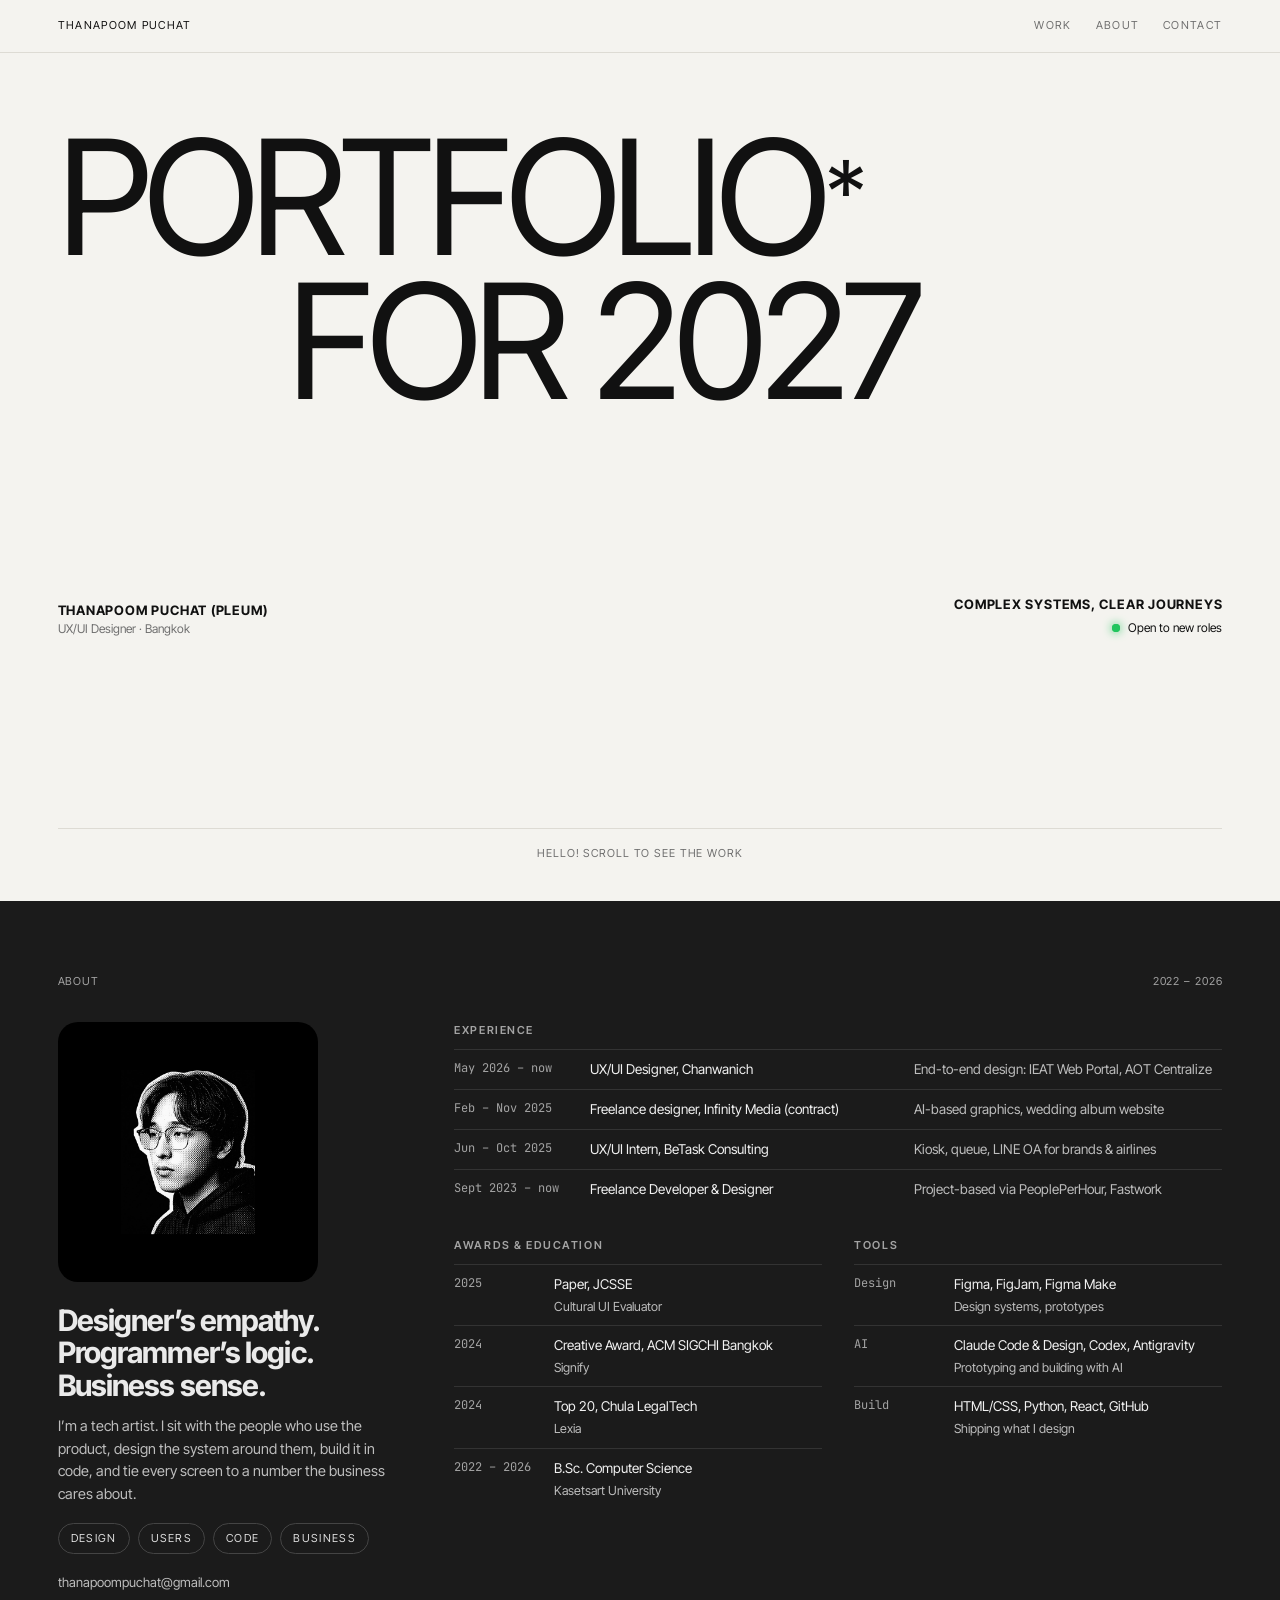
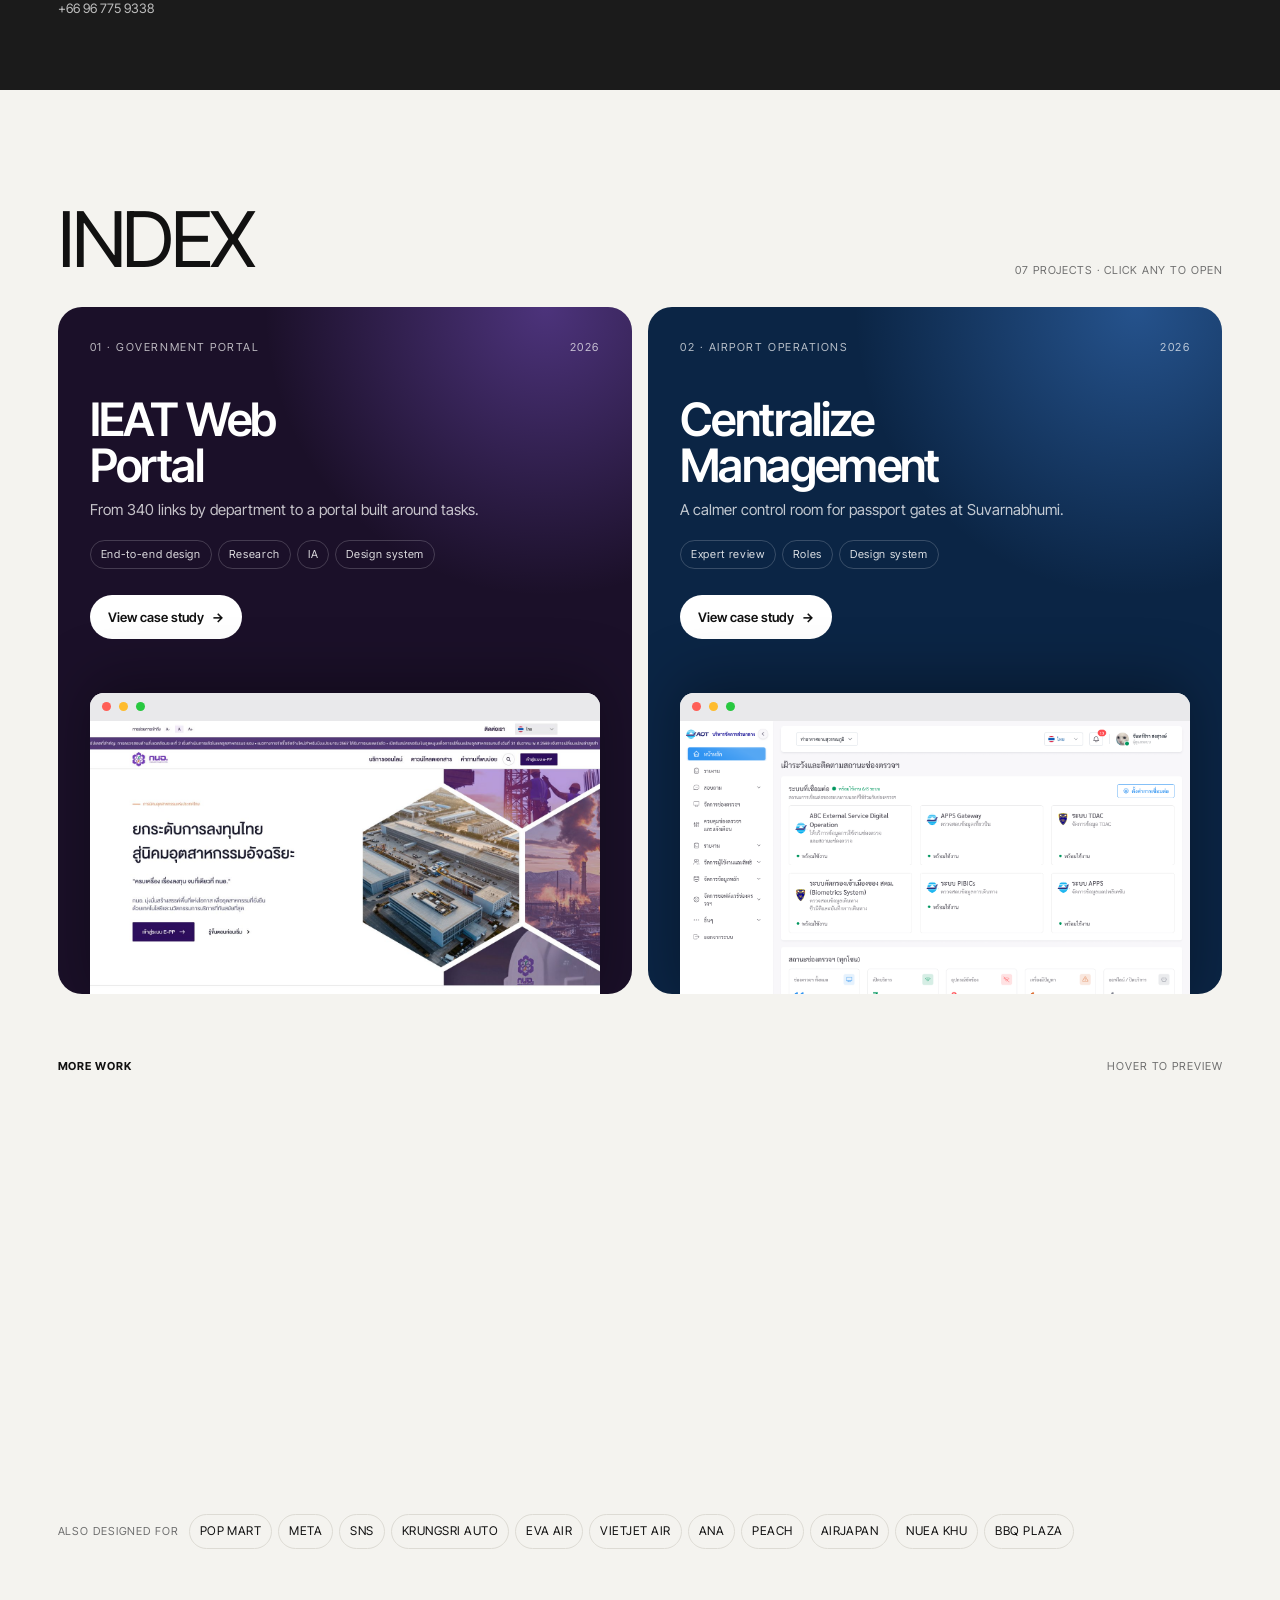
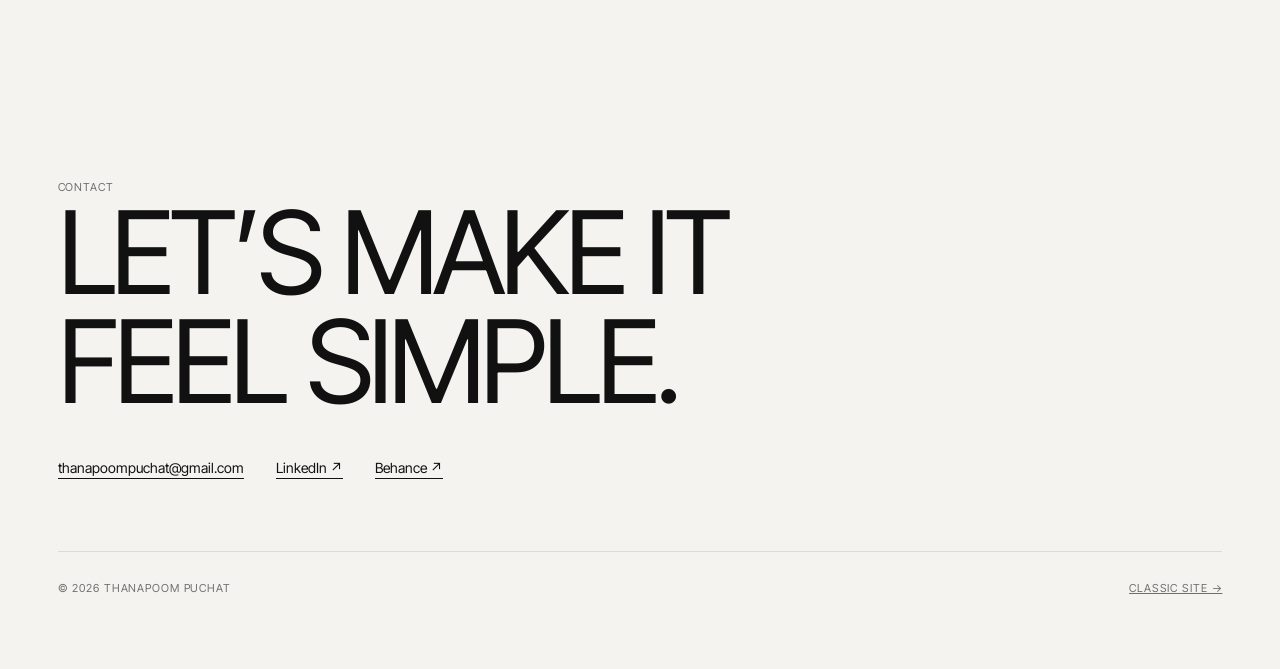
==== commit c3b5719c: "More work: composed hover previews for each project Co-Authored-By: Claude Opus 5.5 <noreply@anthrop" ====
--- a/index.html
+++ b/index.html
@@ -77,7 +77,7 @@
     </a>
   </div>
   <div class="more"><h3 class="tiny">More work</h3><span class="tiny">Hover to preview</span></div>
-  <a class="item reveal" href="work/vibirs.html" style="--c:#4877ae"><span class="n">03</span><span class="t"><i class="sw"></i>Vibirs</span><span class="d">Mood-first music app</span><span class="y">2024</span><span class="arrow">View →</span><img class="pv" src="images/image_2.jpg" alt="" loading="lazy"></a><a class="item reveal" href="work/signify.html" style="--c:#e2671c"><span class="n">04</span><span class="t"><i class="sw"></i>Signify</span><span class="d">Sign-language translation · SIGCHI award</span><span class="y">2024</span><span class="arrow">View →</span><img class="pv" src="images/signify_mockup.png" alt="" loading="lazy"></a><a class="item reveal" href="work/lexia.html" style="--c:#2f46c9"><span class="n">05</span><span class="t"><i class="sw"></i>Lexia</span><span class="d">Copyright platform · LegalTech Top 20</span><span class="y">2024</span><span class="arrow">View →</span><img class="pv" src="images/lexia_hero_mockup.png" alt="" loading="lazy"></a><a class="item reveal" href="work/betask.html" style="--c:#1f8a4c"><span class="n">06</span><span class="t"><i class="sw"></i>BeTask Employee Portal</span><span class="d">Internal dashboard · internship</span><span class="y">2025</span><span class="arrow">View →</span><img class="pv" src="images/Dashboard1.png" alt="" loading="lazy"></a><a class="item reveal" href="work/ai-evaluation.html" style="--c:#9bc21a"><span class="n">07</span><span class="t"><i class="sw"></i>Cultural UI Evaluator</span><span class="d">AI + HCI research · JCSSE</span><span class="y">2025</span><span class="arrow">View →</span><img class="pv" src="images/ai_mockup.png" alt="" loading="lazy"></a>
+  <a class="item reveal" href="work/vibirs.html" style="--c:#4877ae"><span class="n">03</span><span class="t"><i class="sw"></i>Vibirs</span><span class="d">Mood-first music app</span><span class="y">2024</span><span class="arrow">View →</span><img class="pv" src="images/pv/vibirs.jpg" alt="" loading="lazy"></a><a class="item reveal" href="work/signify.html" style="--c:#e2671c"><span class="n">04</span><span class="t"><i class="sw"></i>Signify</span><span class="d">Sign-language translation · SIGCHI award</span><span class="y">2024</span><span class="arrow">View →</span><img class="pv" src="images/pv/signify.jpg" alt="" loading="lazy"></a><a class="item reveal" href="work/lexia.html" style="--c:#2f46c9"><span class="n">05</span><span class="t"><i class="sw"></i>Lexia</span><span class="d">Copyright platform · LegalTech Top 20</span><span class="y">2024</span><span class="arrow">View →</span><img class="pv" src="images/pv/lexia.jpg" alt="" loading="lazy"></a><a class="item reveal" href="work/betask.html" style="--c:#1f8a4c"><span class="n">06</span><span class="t"><i class="sw"></i>BeTask Employee Portal</span><span class="d">Internal dashboard · internship</span><span class="y">2025</span><span class="arrow">View →</span><img class="pv" src="images/pv/betask.jpg" alt="" loading="lazy"></a><a class="item reveal" href="work/ai-evaluation.html" style="--c:#9bc21a"><span class="n">07</span><span class="t"><i class="sw"></i>Cultural UI Evaluator</span><span class="d">AI + HCI research · JCSSE</span><span class="y">2025</span><span class="arrow">View →</span><img class="pv" src="images/pv/ai-evaluation.jpg" alt="" loading="lazy"></a>
   <div class="brands"><span class="tiny">Also designed for</span><span class="brand" tabindex="0">POP MART<span class="pop"><img src="images/hover/popmart_queue.jpg" alt="POP MART screen" loading="lazy"><img src="images/hover/popmart_line.jpg" alt="POP MART screen" loading="lazy"></span></span><span class="brand" tabindex="0">Meta<span class="pop"><img src="images/hover/meta_queue.jpg" alt="Meta screen" loading="lazy"><img src="images/hover/meta_form.jpg" alt="Meta screen" loading="lazy"></span></span><span class="brand" tabindex="0">SNS<span class="pop"><img src="images/hover/siam_queue.jpg" alt="SNS screen" loading="lazy"><img src="images/hover/siam_kiosk.jpg" alt="SNS screen" loading="lazy"></span></span><span class="brand" tabindex="0">Krungsri Auto<span class="pop"><img src="images/hover/krungsri.jpg" alt="Krungsri Auto screen" loading="lazy"></span></span><span class="brand" tabindex="0">EVA Air<span class="pop"><img src="images/hover/evaair_queue.jpg" alt="EVA Air screen" loading="lazy"><img src="images/hover/evaair_kiosk.jpg" alt="EVA Air screen" loading="lazy"></span></span><span class="brand" tabindex="0">VietJet Air<span class="pop"><img src="images/hover/vietjet_queue.jpg" alt="VietJet Air screen" loading="lazy"><img src="images/hover/vietjet_kiosk.jpg" alt="VietJet Air screen" loading="lazy"></span></span><span class="brand" tabindex="0">ANA<span class="pop"><img src="images/hover/ana_queue.jpg" alt="ANA screen" loading="lazy"><img src="images/hover/ana_kiosk.jpg" alt="ANA screen" loading="lazy"></span></span><span class="brand" tabindex="0">Peach<span class="pop"><img src="images/hover/peach_queue.jpg" alt="Peach screen" loading="lazy"><img src="images/hover/peach_kiosk.jpg" alt="Peach screen" loading="lazy"></span></span><span class="brand" tabindex="0">AirJapan<span class="pop"><img src="images/hover/airjapan_queue.jpg" alt="AirJapan screen" loading="lazy"><img src="images/hover/airjapan_phone.jpg" alt="AirJapan screen" loading="lazy"></span></span><span class="brand" tabindex="0">Nuea Khu<span class="pop"><img src="images/hover/nuekhu_queue.jpg" alt="Nuea Khu screen" loading="lazy"><img src="images/hover/nuekhu_kiosk.jpg" alt="Nuea Khu screen" loading="lazy"></span></span><span class="brand" tabindex="0">BBQ Plaza<span class="pop"><img src="images/hover/bbq_queue.jpg" alt="BBQ Plaza screen" loading="lazy"><img src="images/hover/bbq_line.jpg" alt="BBQ Plaza screen" loading="lazy"></span></span></div>
 </section>
 
--- a/assets/site.css
+++ b/assets/site.css
@@ -298,3 +298,6 @@
 }.brands { gap: 6px; }
 .brands > .tiny { margin-right: 4px; }
 .brand { padding: 7px 10px; letter-spacing: .04em; }
+/* row hover preview: composed 16:10 thumbnails */
+.item .pv { width: 340px; object-fit: cover; object-position: center; background: none; border-radius: 14px; box-shadow: 0 30px 60px rgba(0,0,0,.28); transform: translateY(-50%) rotate(-3deg) scale(.9); }
+.item:hover .pv { transform: translateY(-50%) rotate(-1.5deg) scale(1); }
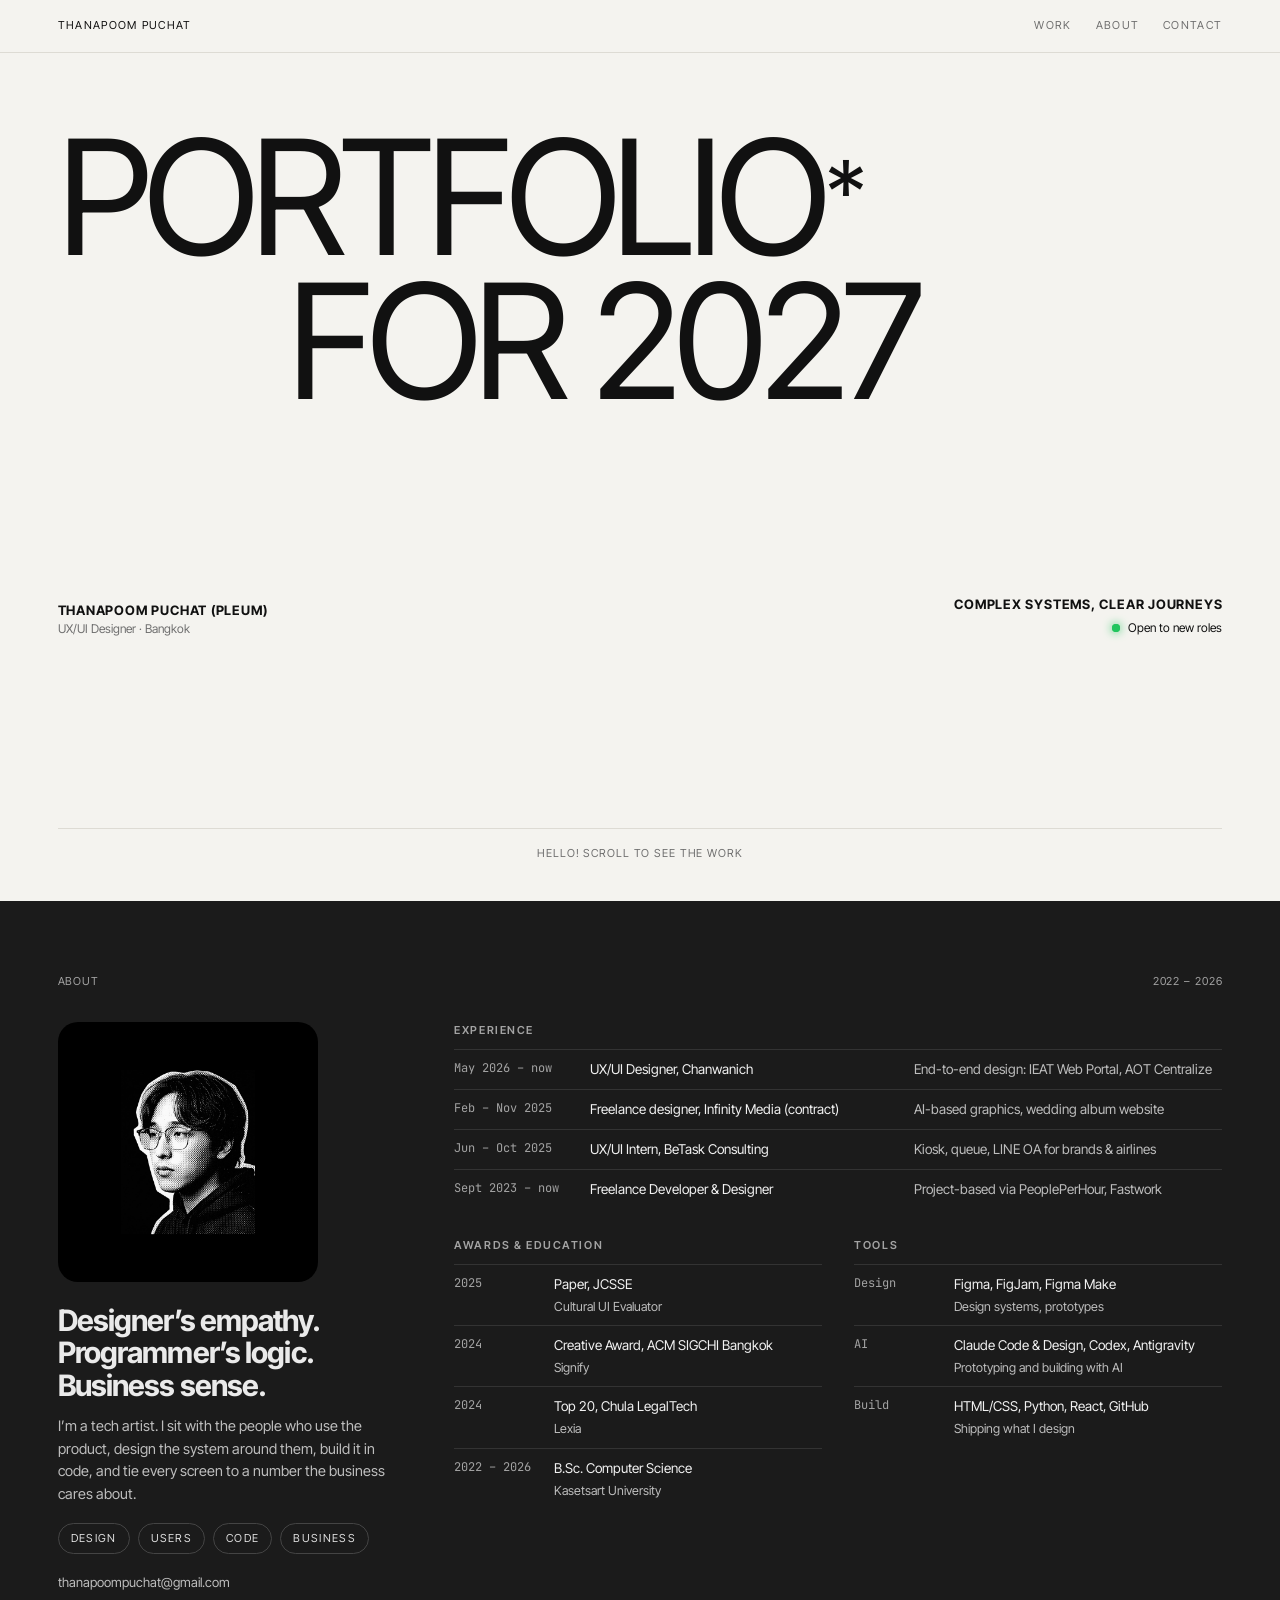
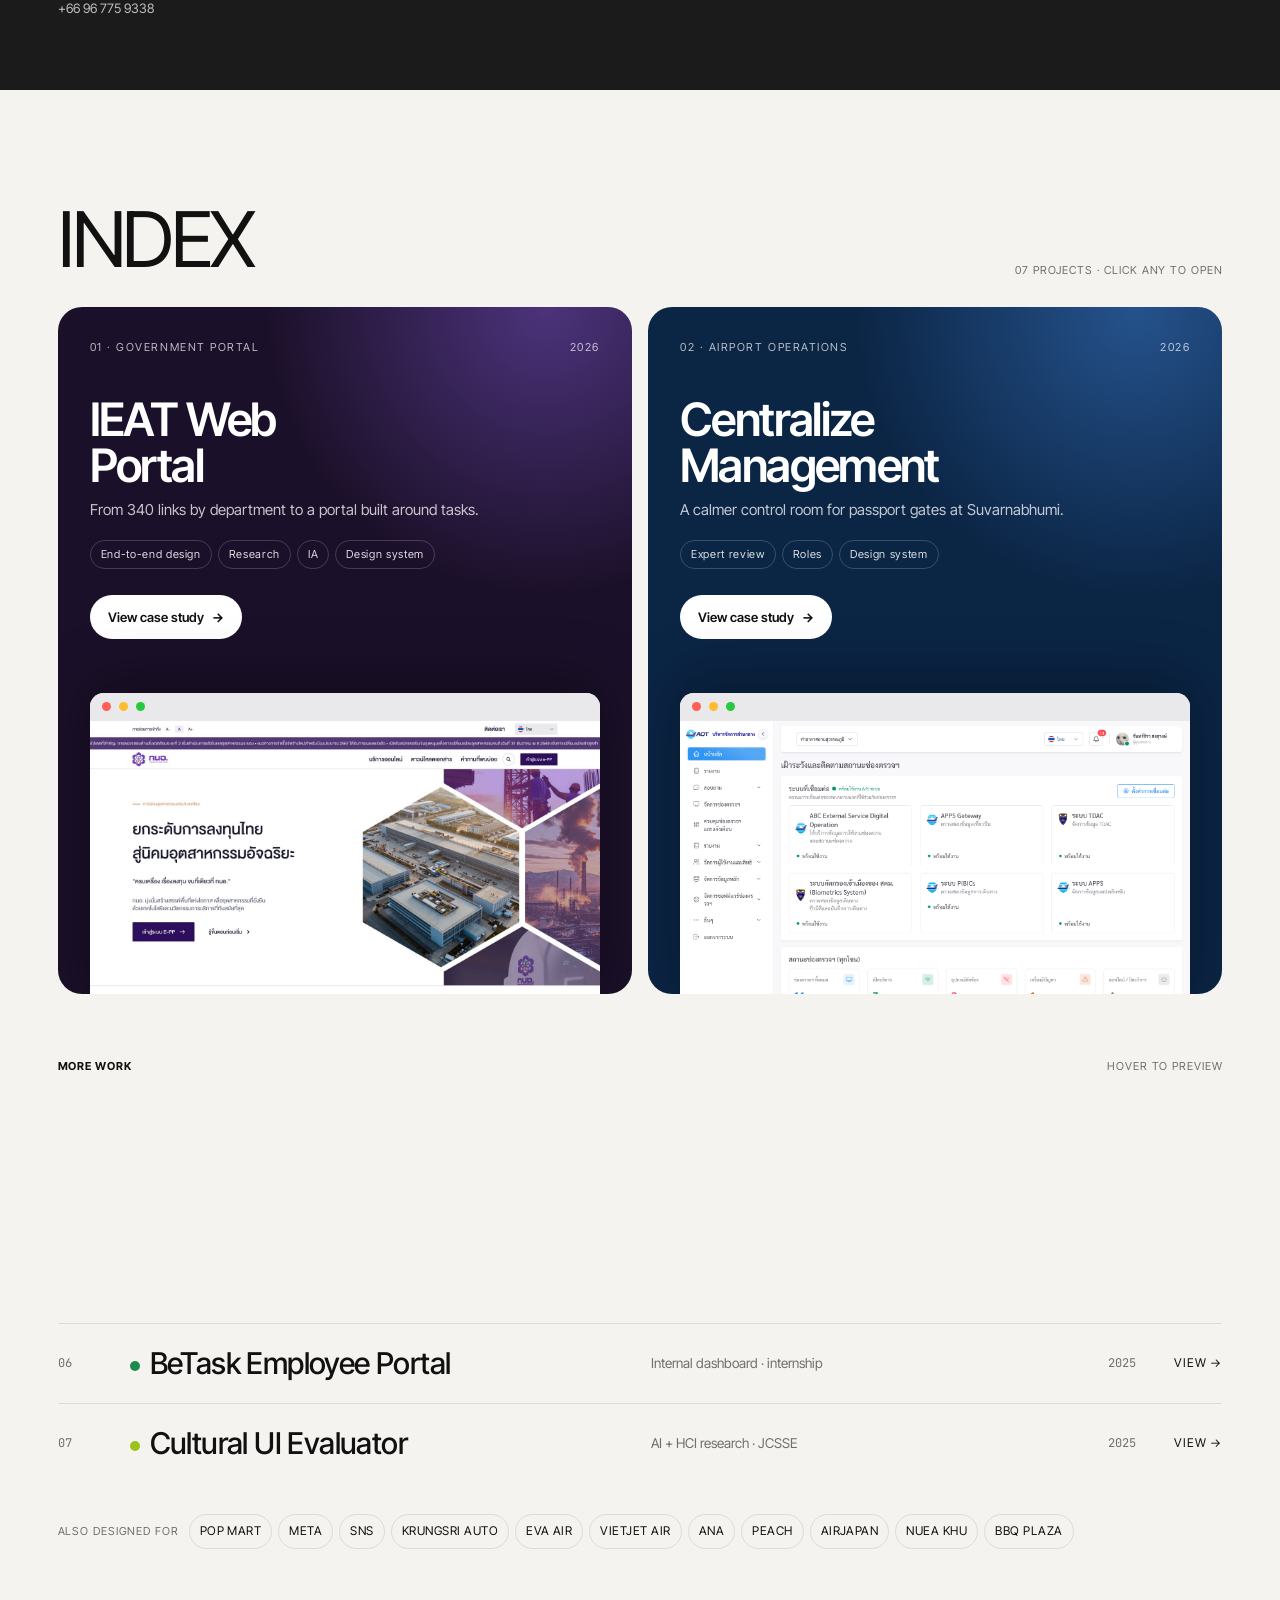
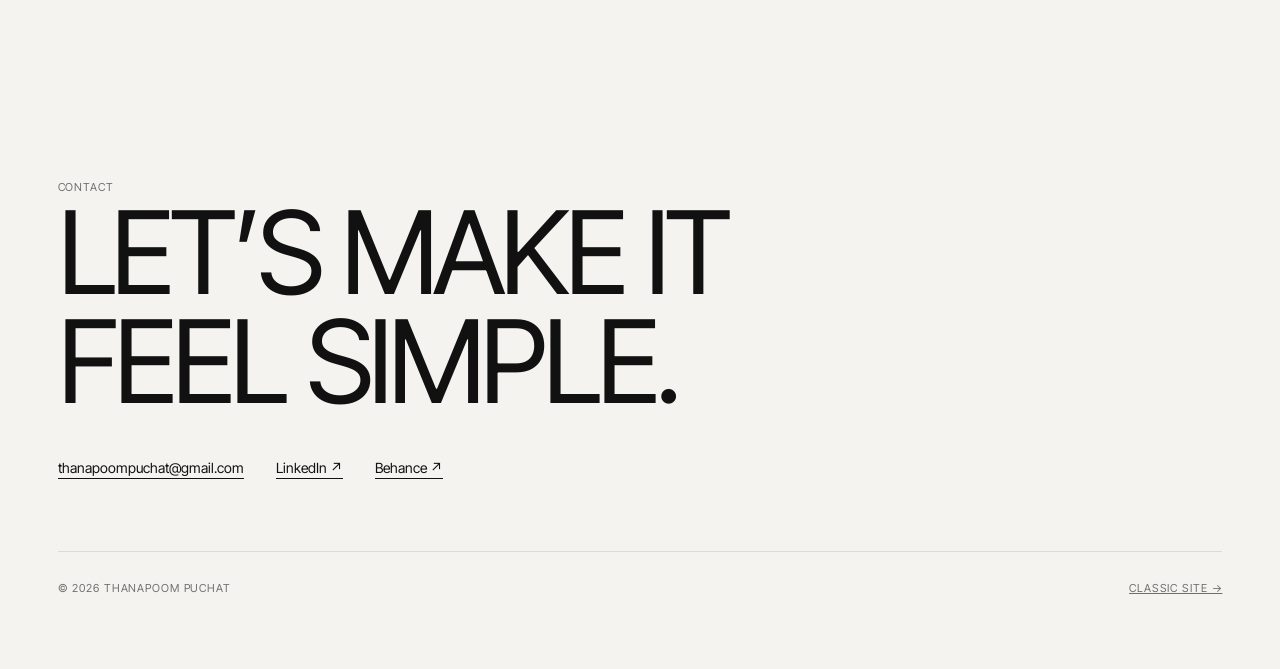
==== commit 79ed1de6: "Cover: hover micro-interaction on the title Co-Authored-By: Claude Opus 5.5 <noreply@anthropic.com> " ====
--- a/index.html
+++ b/index.html
@@ -17,7 +17,7 @@
 </div></header>
 <main id="top">
 <section class="wrap cover">
-  <h1>Portfolio<sup>*</sup><span class="l2">for 2027</span></h1>
+  <h1 class="tt" aria-label="Portfolio for 2027"><span aria-hidden="true"><span class="ch" style="--i:0">P</span><span class="ch" style="--i:1">o</span><span class="ch" style="--i:2">r</span><span class="ch" style="--i:3">t</span><span class="ch" style="--i:4">f</span><span class="ch" style="--i:5">o</span><span class="ch" style="--i:6">l</span><span class="ch" style="--i:7">i</span><span class="ch" style="--i:8">o</span><sup class="star">*</sup><span class="l2"><span class="ch" style="--i:10">f</span><span class="ch" style="--i:11">o</span><span class="ch" style="--i:12">r</span><span class="ch" style="--i:13">&nbsp;</span><span class="ch" style="--i:14">2</span><span class="ch" style="--i:15">0</span><span class="ch" style="--i:16">2</span><span class="ch" style="--i:17">7</span></span></span></h1>
   <div class="who">
     <div><b>Thanapoom Puchat (Pleum)</b><span>UX/UI Designer · Bangkok</span></div>
     <div style="text-align:right"><b>Complex systems, clear journeys</b><span class="status"><i></i>Open to new roles</span></div>
--- a/assets/site.css
+++ b/assets/site.css
@@ -301,3 +301,13 @@
 /* row hover preview: composed 16:10 thumbnails */
 .item .pv { width: 340px; object-fit: cover; object-position: center; background: none; border-radius: 14px; box-shadow: 0 30px 60px rgba(0,0,0,.28); transform: translateY(-50%) rotate(-3deg) scale(.9); }
 .item:hover .pv { transform: translateY(-50%) rotate(-1.5deg) scale(1); }
+/* cover title micro-interaction: letters hop on hover, the star spins */
+.cover h1.tt .ch { display: inline-block; transition: transform .5s cubic-bezier(.3,1.8,.5,1), color .3s; will-change: transform; }
+.cover h1.tt .ch:hover { transform: translateY(-.12em) rotate(-4deg); color: var(--accent); transition-duration: .18s; }
+.cover h1.tt:hover .ch { animation: wave .7s cubic-bezier(.3,1.4,.5,1) calc(var(--i) * 35ms) 1 backwards; }
+.cover h1.tt .star { display: inline-block; transition: color .3s, transform .9s cubic-bezier(.2,.9,.2,1); transform-origin: 50% 58%; cursor: default; }
+.cover h1.tt:hover .star { transform: rotate(360deg) scale(1.15); color: var(--accent); }
+.cover h1.tt .l2 { transition: padding-left .6s cubic-bezier(.2,.9,.2,1); }
+.cover h1.tt:hover .l2 { padding-left: calc(clamp(0px, 18vw, 300px) + .25em); }
+@keyframes wave { 0% { transform: none; } 40% { transform: translateY(-.07em); } 100% { transform: none; } }
+@media (prefers-reduced-motion: reduce) { .cover h1.tt .ch, .cover h1.tt .star, .cover h1.tt .l2 { animation: none !important; transition: none !important; } }
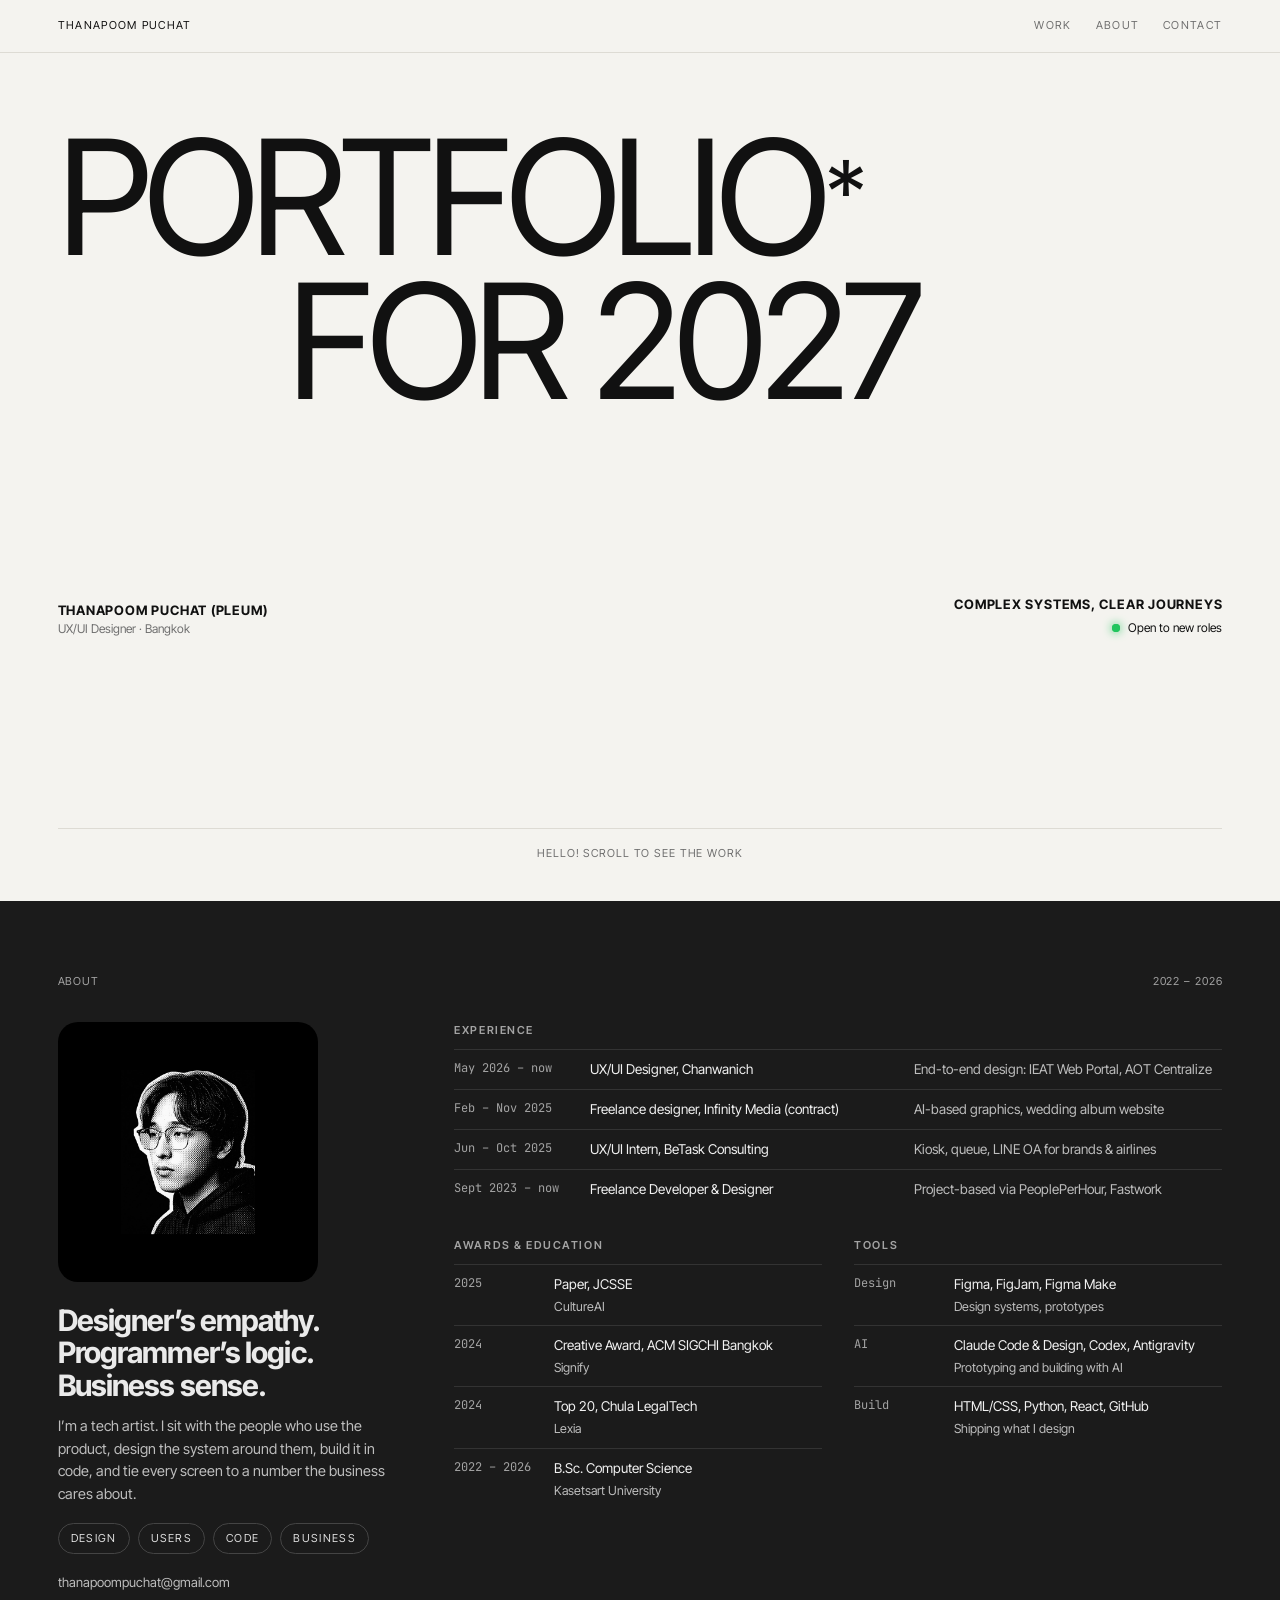
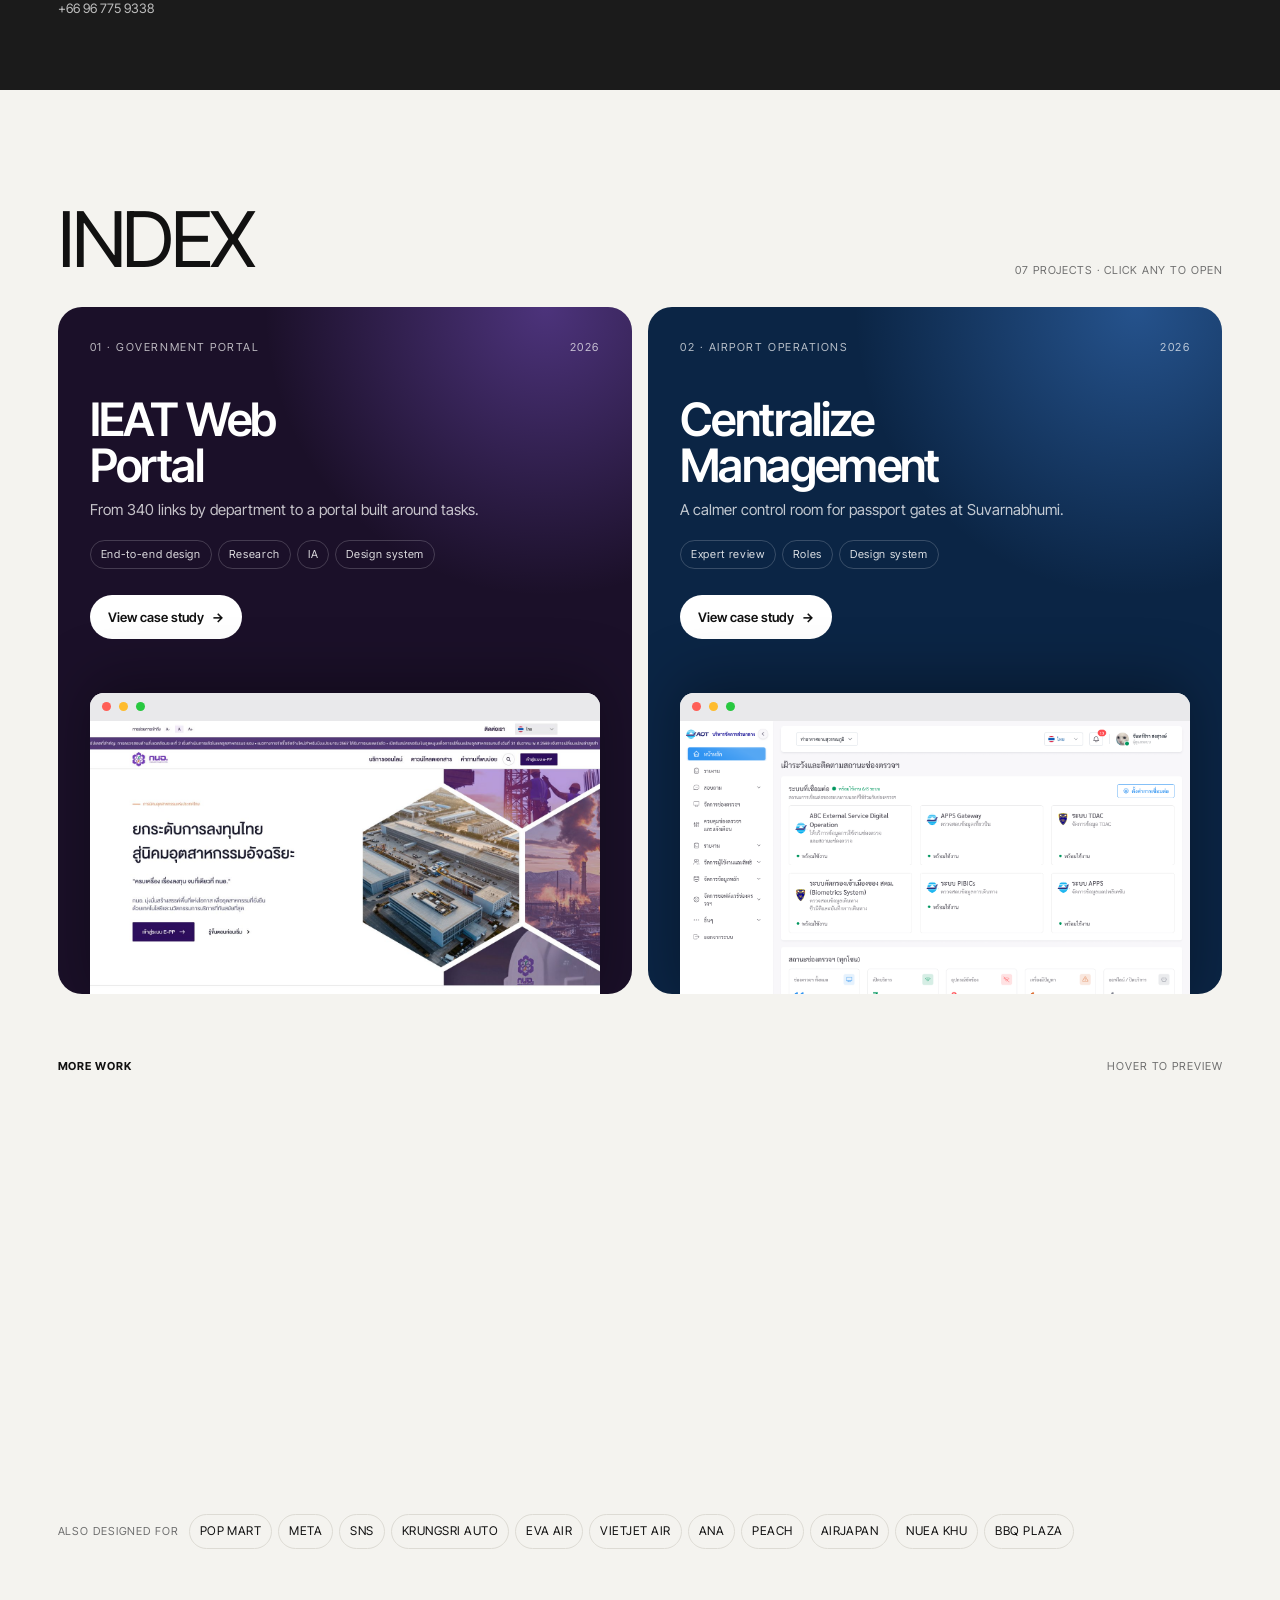
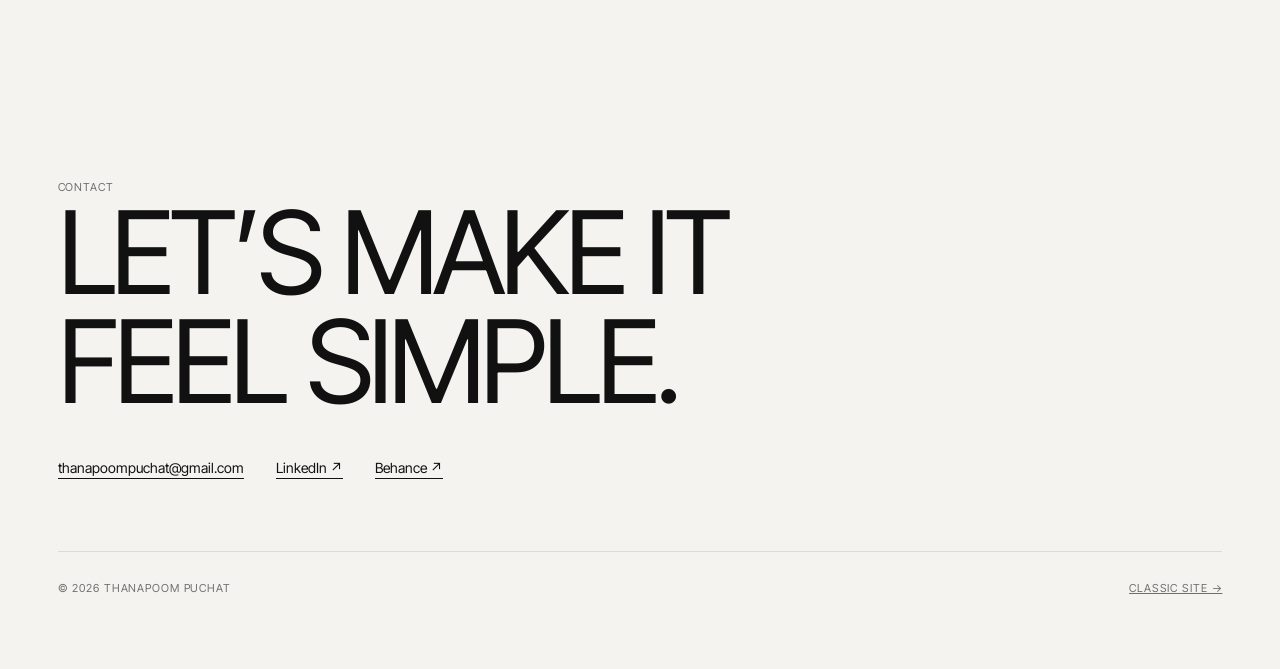
==== commit c926a942: "CultureAI: rename, rewrite, hover-to-audit demo, paper pages Co-Authored-By: Claude Opus 5.5 <norepl" ====
--- a/index.html
+++ b/index.html
@@ -43,7 +43,7 @@
         <div class="row"><span>Sept 2023 – now</span><span>Freelance Developer &amp; Designer</span><span>Project-based via PeoplePerHour, Fastwork</span></div>
       </div>
       <div class="rows"><h3>Awards &amp; education</h3>
-        <div class="row"><span>2025</span><span>Paper, JCSSE</span><span>Cultural UI Evaluator</span></div>
+        <div class="row"><span>2025</span><span>Paper, JCSSE</span><span>CultureAI</span></div>
         <div class="row"><span>2024</span><span>Creative Award, ACM SIGCHI Bangkok</span><span>Signify</span></div>
         <div class="row"><span>2024</span><span>Top 20, Chula LegalTech</span><span>Lexia</span></div>
         <div class="row"><span>2022 – 2026</span><span>B.Sc. Computer Science</span><span>Kasetsart University</span></div>
@@ -77,7 +77,7 @@
     </a>
   </div>
   <div class="more"><h3 class="tiny">More work</h3><span class="tiny">Hover to preview</span></div>
-  <a class="item reveal" href="work/vibirs.html" style="--c:#4877ae"><span class="n">03</span><span class="t"><i class="sw"></i>Vibirs</span><span class="d">Mood-first music app</span><span class="y">2024</span><span class="arrow">View →</span><img class="pv" src="images/pv/vibirs.jpg" alt="" loading="lazy"></a><a class="item reveal" href="work/signify.html" style="--c:#e2671c"><span class="n">04</span><span class="t"><i class="sw"></i>Signify</span><span class="d">Sign-language translation · SIGCHI award</span><span class="y">2024</span><span class="arrow">View →</span><img class="pv" src="images/pv/signify.jpg" alt="" loading="lazy"></a><a class="item reveal" href="work/lexia.html" style="--c:#2f46c9"><span class="n">05</span><span class="t"><i class="sw"></i>Lexia</span><span class="d">Copyright platform · LegalTech Top 20</span><span class="y">2024</span><span class="arrow">View →</span><img class="pv" src="images/pv/lexia.jpg" alt="" loading="lazy"></a><a class="item reveal" href="work/betask.html" style="--c:#1f8a4c"><span class="n">06</span><span class="t"><i class="sw"></i>BeTask Employee Portal</span><span class="d">Internal dashboard · internship</span><span class="y">2025</span><span class="arrow">View →</span><img class="pv" src="images/pv/betask.jpg" alt="" loading="lazy"></a><a class="item reveal" href="work/ai-evaluation.html" style="--c:#9bc21a"><span class="n">07</span><span class="t"><i class="sw"></i>Cultural UI Evaluator</span><span class="d">AI + HCI research · JCSSE</span><span class="y">2025</span><span class="arrow">View →</span><img class="pv" src="images/pv/ai-evaluation.jpg" alt="" loading="lazy"></a>
+  <a class="item reveal" href="work/vibirs.html" style="--c:#4877ae"><span class="n">03</span><span class="t"><i class="sw"></i>Vibirs</span><span class="d">Mood-first music app</span><span class="y">2024</span><span class="arrow">View →</span><img class="pv" src="images/pv/vibirs.jpg" alt="" loading="lazy"></a><a class="item reveal" href="work/signify.html" style="--c:#e2671c"><span class="n">04</span><span class="t"><i class="sw"></i>Signify</span><span class="d">Sign-language translation · SIGCHI award</span><span class="y">2024</span><span class="arrow">View →</span><img class="pv" src="images/pv/signify.jpg" alt="" loading="lazy"></a><a class="item reveal" href="work/lexia.html" style="--c:#2f46c9"><span class="n">05</span><span class="t"><i class="sw"></i>Lexia</span><span class="d">Copyright platform · LegalTech Top 20</span><span class="y">2024</span><span class="arrow">View →</span><img class="pv" src="images/pv/lexia.jpg" alt="" loading="lazy"></a><a class="item reveal" href="work/betask.html" style="--c:#1f8a4c"><span class="n">06</span><span class="t"><i class="sw"></i>BeTask Employee Portal</span><span class="d">Internal dashboard · internship</span><span class="y">2025</span><span class="arrow">View →</span><img class="pv" src="images/pv/betask.jpg" alt="" loading="lazy"></a><a class="item reveal" href="work/ai-evaluation.html" style="--c:#9bc21a"><span class="n">07</span><span class="t"><i class="sw"></i>CultureAI</span><span class="d">Cultural UI audit with AI · JCSSE</span><span class="y">2025</span><span class="arrow">View →</span><img class="pv" src="images/pv/ai-evaluation.jpg" alt="" loading="lazy"></a>
   <div class="brands"><span class="tiny">Also designed for</span><span class="brand" tabindex="0">POP MART<span class="pop"><img src="images/hover/popmart_queue.jpg" alt="POP MART screen" loading="lazy"><img src="images/hover/popmart_line.jpg" alt="POP MART screen" loading="lazy"></span></span><span class="brand" tabindex="0">Meta<span class="pop"><img src="images/hover/meta_queue.jpg" alt="Meta screen" loading="lazy"><img src="images/hover/meta_form.jpg" alt="Meta screen" loading="lazy"></span></span><span class="brand" tabindex="0">SNS<span class="pop"><img src="images/hover/siam_queue.jpg" alt="SNS screen" loading="lazy"><img src="images/hover/siam_kiosk.jpg" alt="SNS screen" loading="lazy"></span></span><span class="brand" tabindex="0">Krungsri Auto<span class="pop"><img src="images/hover/krungsri.jpg" alt="Krungsri Auto screen" loading="lazy"></span></span><span class="brand" tabindex="0">EVA Air<span class="pop"><img src="images/hover/evaair_queue.jpg" alt="EVA Air screen" loading="lazy"><img src="images/hover/evaair_kiosk.jpg" alt="EVA Air screen" loading="lazy"></span></span><span class="brand" tabindex="0">VietJet Air<span class="pop"><img src="images/hover/vietjet_queue.jpg" alt="VietJet Air screen" loading="lazy"><img src="images/hover/vietjet_kiosk.jpg" alt="VietJet Air screen" loading="lazy"></span></span><span class="brand" tabindex="0">ANA<span class="pop"><img src="images/hover/ana_queue.jpg" alt="ANA screen" loading="lazy"><img src="images/hover/ana_kiosk.jpg" alt="ANA screen" loading="lazy"></span></span><span class="brand" tabindex="0">Peach<span class="pop"><img src="images/hover/peach_queue.jpg" alt="Peach screen" loading="lazy"><img src="images/hover/peach_kiosk.jpg" alt="Peach screen" loading="lazy"></span></span><span class="brand" tabindex="0">AirJapan<span class="pop"><img src="images/hover/airjapan_queue.jpg" alt="AirJapan screen" loading="lazy"><img src="images/hover/airjapan_phone.jpg" alt="AirJapan screen" loading="lazy"></span></span><span class="brand" tabindex="0">Nuea Khu<span class="pop"><img src="images/hover/nuekhu_queue.jpg" alt="Nuea Khu screen" loading="lazy"><img src="images/hover/nuekhu_kiosk.jpg" alt="Nuea Khu screen" loading="lazy"></span></span><span class="brand" tabindex="0">BBQ Plaza<span class="pop"><img src="images/hover/bbq_queue.jpg" alt="BBQ Plaza screen" loading="lazy"><img src="images/hover/bbq_line.jpg" alt="BBQ Plaza screen" loading="lazy"></span></span></div>
 </section>
 
--- a/assets/site.css
+++ b/assets/site.css
@@ -311,3 +311,57 @@
 .cover h1.tt:hover .l2 { padding-left: calc(clamp(0px, 18vw, 300px) + .25em); }
 @keyframes wave { 0% { transform: none; } 40% { transform: translateY(-.07em); } 100% { transform: none; } }
 @media (prefers-reduced-motion: reduce) { .cover h1.tt .ch, .cover h1.tt .star, .cover h1.tt .l2 { animation: none !important; transition: none !important; } }
+/* CultureAI: hover-to-audit demo */
+.audit { --warn: #ff5a4e; display: grid; grid-template-columns: 1.15fr 1fr; gap: 18px; outline: none; }
+.a-screen { position: relative; overflow: hidden; background: #f4f3ef; color: #141414; border-radius: 22px; padding: 22px; display: grid; gap: 14px; min-height: 340px; align-content: start; box-shadow: 0 0 0 1px var(--line); transition: box-shadow .4s; }
+.a-top { display: flex; justify-content: space-between; align-items: center; font-size: 14px; }
+.a-top b { font-weight: 600; }
+.a-hero { background: #fff; border-radius: 14px; padding: 20px; display: grid; gap: 8px; }
+.a-hero .tiny { color: #8a8a84; }
+.a-hero b { font-size: clamp(20px, 2.4vw, 28px); font-weight: 600; letter-spacing: -.02em; line-height: 1.1; }
+.a-bar { height: 6px; border-radius: 9px; background: #e6e5df; overflow: hidden; margin-top: 8px; }
+.a-bar i { display: block; height: 100%; width: 64%; background: #141414; border-radius: 9px; }
+.a-rate { display: flex; justify-content: space-between; align-items: center; background: #fff; border-radius: 14px; padding: 14px 16px; font-size: 14px; }
+.a-like { background: #141414; color: #fff; border-radius: 99px; padding: 8px 14px; font-size: 13px; }
+.a-t { position: relative; display: inline-block; border-radius: 8px; transition: box-shadow .3s, background .3s; }
+.a-back, .a-date { padding: 2px 6px; }
+.a-t .pin { position: absolute; top: -10px; right: -10px; width: 20px; height: 20px; border-radius: 50%; background: var(--warn); color: #fff; font: 600 11px/20px 'JetBrains Mono', monospace; text-align: center; font-style: normal; opacity: 0; transform: scale(0); transition: transform .45s cubic-bezier(.3,1.8,.5,1), opacity .2s; }
+.a-scan { position: absolute; left: 0; right: 0; top: 0; height: 90px; background: linear-gradient(180deg, transparent, color-mix(in srgb, var(--accent) 45%, transparent) 85%, var(--accent)); opacity: 0; transform: translateY(-100%); pointer-events: none; }
+.a-hint { position: absolute; right: 16px; bottom: 14px; font: 500 11px/1 'JetBrains Mono', monospace; letter-spacing: .06em; text-transform: uppercase; background: #141414; color: var(--accent); padding: 7px 10px; border-radius: 99px; transition: opacity .3s; }
+.a-hint::before { content: ''; display: inline-block; width: 6px; height: 6px; border-radius: 50%; background: var(--accent); margin-right: 7px; vertical-align: 1px; animation: ping 1.6s infinite; }
+.a-side { background: var(--panel); border: 1px solid var(--line); border-radius: 22px; padding: 22px; display: grid; gap: 18px; align-content: start; }
+.a-mk b { display: block; font-size: 15px; font-weight: 600; margin-top: 4px; }
+.a-score { display: flex; align-items: baseline; gap: 8px; border-bottom: 1px solid var(--line); padding-bottom: 16px; }
+.a-num { font-size: 56px; font-weight: 600; letter-spacing: -.04em; line-height: 1; font-variant-numeric: tabular-nums; color: var(--muted); transition: color .3s; }
+.a-score span { color: var(--muted); font-size: 13px; }
+.a-flags { list-style: none; margin: 0; padding: 0; display: grid; gap: 12px; counter-reset: f; }
+.a-flags li { counter-increment: f; display: grid; grid-template-columns: 22px 1fr; column-gap: 12px; font-size: 13px; color: var(--muted); line-height: 1.45; opacity: .25; transform: translateX(8px); transition: opacity .35s, transform .45s cubic-bezier(.2,.8,.2,1); }
+.a-flags li::before { content: counter(f); grid-row: span 2; width: 22px; height: 22px; border-radius: 50%; background: var(--line); color: var(--fg); font: 600 11px/22px 'JetBrains Mono', monospace; text-align: center; transition: background .3s; }
+.a-flags li b { color: var(--fg); font-weight: 600; font-size: 14px; }
+/* active state: hover, keyboard focus, or tapped (.on) */
+.audit:is(:hover, :focus-visible, .on) .a-scan { animation: scan 1.1s cubic-bezier(.4,0,.2,1) 1 both; }
+.audit:is(:hover, :focus-visible, .on) .a-hint { opacity: 0; }
+.audit:is(:hover, :focus-visible, .on) .a-t { box-shadow: 0 0 0 2px var(--warn); background: color-mix(in srgb, var(--warn) 10%, transparent); transition-delay: var(--d, .9s); }
+.audit:is(:hover, :focus-visible, .on) .a-t .pin { opacity: 1; transform: scale(1); transition-delay: var(--d, .9s); }
+.audit:is(:hover, :focus-visible, .on) .a-like { background: #141414; box-shadow: 0 0 0 2px var(--warn), 0 0 0 6px color-mix(in srgb, var(--warn) 25%, transparent); }
+.audit:is(:hover, :focus-visible, .on) .a-flags li { opacity: 1; transform: none; transition-delay: var(--d, .9s); }
+.audit:is(:hover, :focus-visible, .on) .a-flags li::before { background: var(--warn); color: #fff; transition-delay: var(--d, .9s); }
+.audit:is(:hover, :focus-visible, .on) .a-num { color: var(--warn); }
+.audit .a-like, .audit .a-flags li:nth-child(1) { --d: .55s; }
+.audit .a-back, .audit .a-flags li:nth-child(2) { --d: .8s; }
+.audit .a-date, .audit .a-flags li:nth-child(3) { --d: 1.05s; }
+@keyframes scan { 0% { opacity: 1; transform: translateY(-100%); } 85% { opacity: 1; } 100% { opacity: 0; transform: translateY(420px); } }
+@media (max-width: 760px) { .audit { grid-template-columns: 1fr; } .a-num { font-size: 44px; } }
+@media (prefers-reduced-motion: reduce) { .audit * { animation: none !important; transition-delay: 0s !important; } }
+/* paper pages */
+.papers { display: grid; grid-template-columns: repeat(2, minmax(0, 1fr)); gap: 24px; max-width: 980px; margin: 0 auto; }
+.paper { margin: 0; }
+.paper img { display: block; width: 100%; height: auto; background: #fff; border-radius: 6px; box-shadow: 0 30px 60px rgba(0,0,0,.45); transition: transform .5s cubic-bezier(.2,.8,.2,1); }
+.paper:nth-child(1) img { transform: rotate(-1.5deg); }
+.paper:nth-child(2) img { transform: rotate(1.5deg) translateY(24px); }
+.paper:hover img { transform: none; }
+.paper figcaption { margin-top: 36px; font-size: 12px; color: var(--muted); text-align: center; }
+@media (max-width: 600px) { .papers { grid-template-columns: 1fr; } .paper:nth-child(2) img { transform: rotate(1.5deg); } .paper figcaption { margin-top: 16px; } }
+.a-cta { background: #141414; color: #fff; text-align: center; border-radius: 12px; padding: 14px; font-size: 14px; font-weight: 500; }
+.a-hint { right: auto; bottom: auto; left: 50%; top: 50%; transform: translate(-50%, -50%); box-shadow: 0 10px 30px rgba(0,0,0,.25); }
+.a-screen { min-height: 0; }
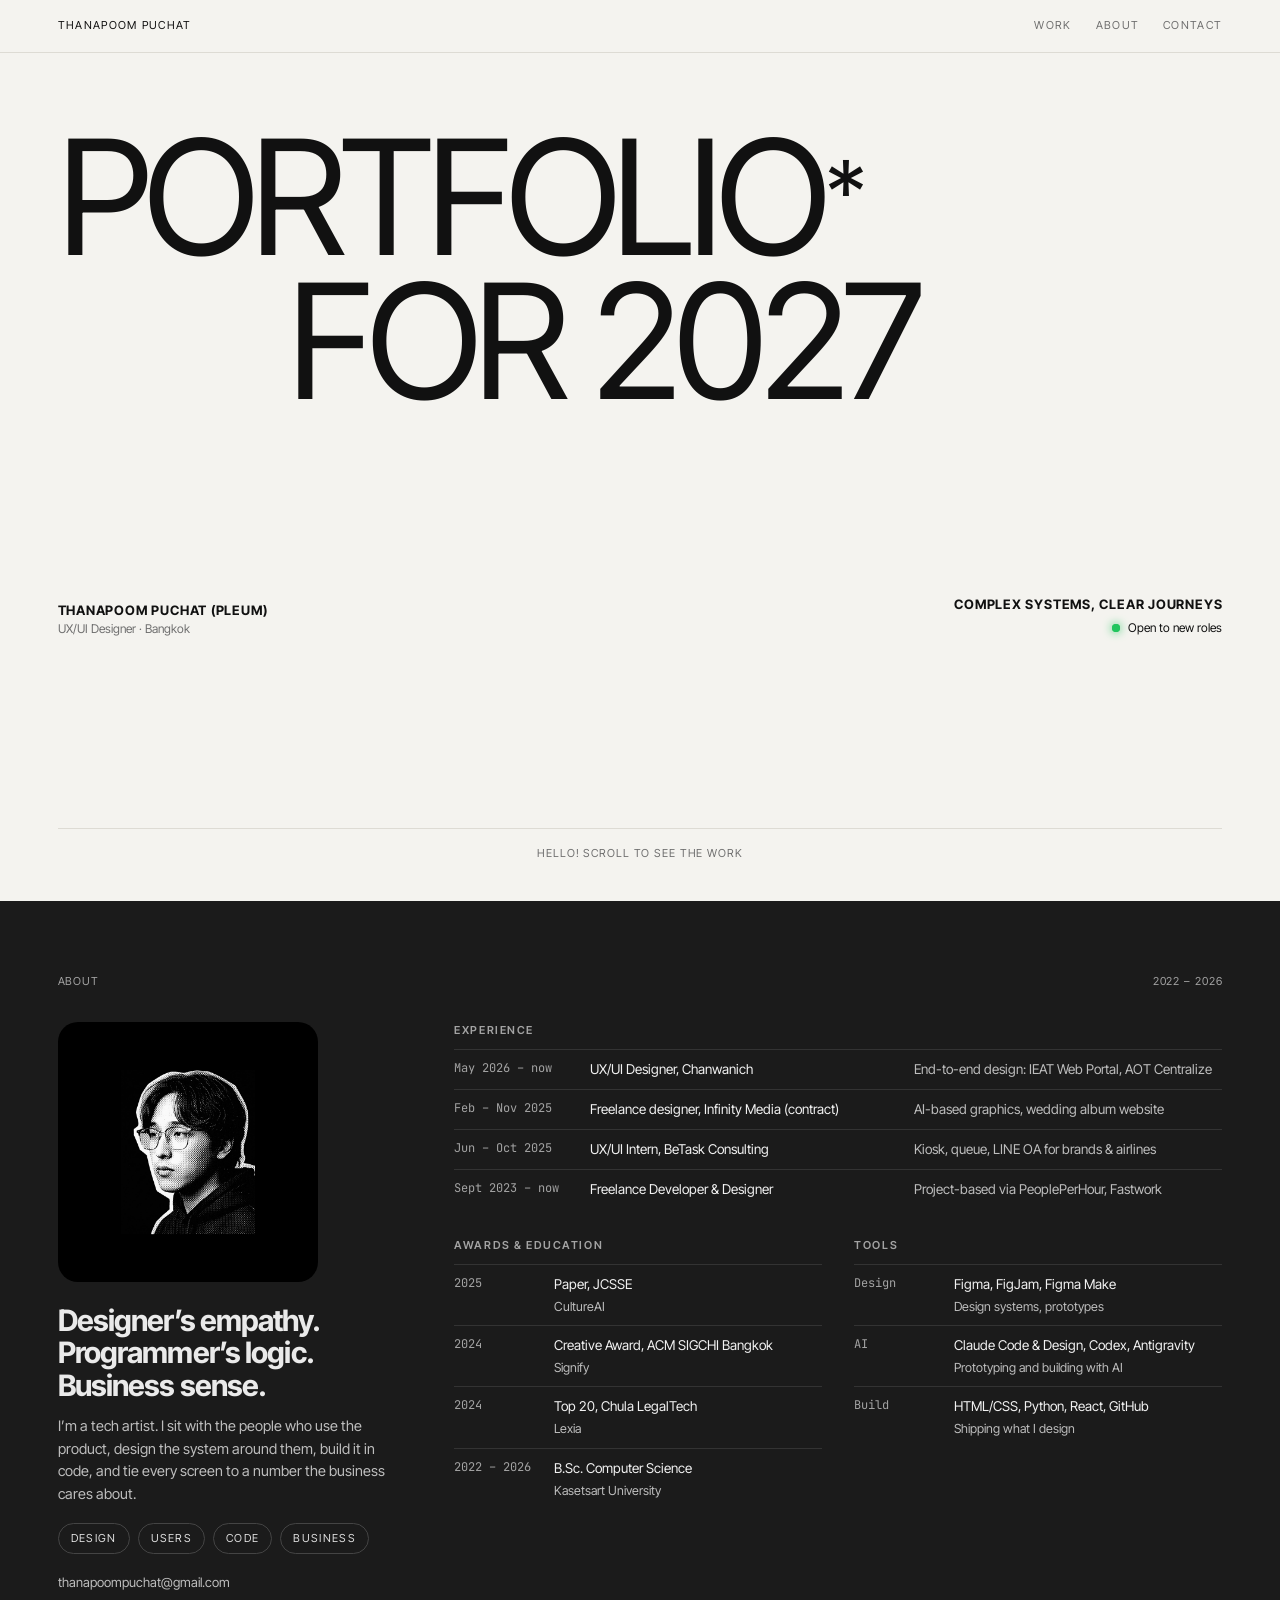
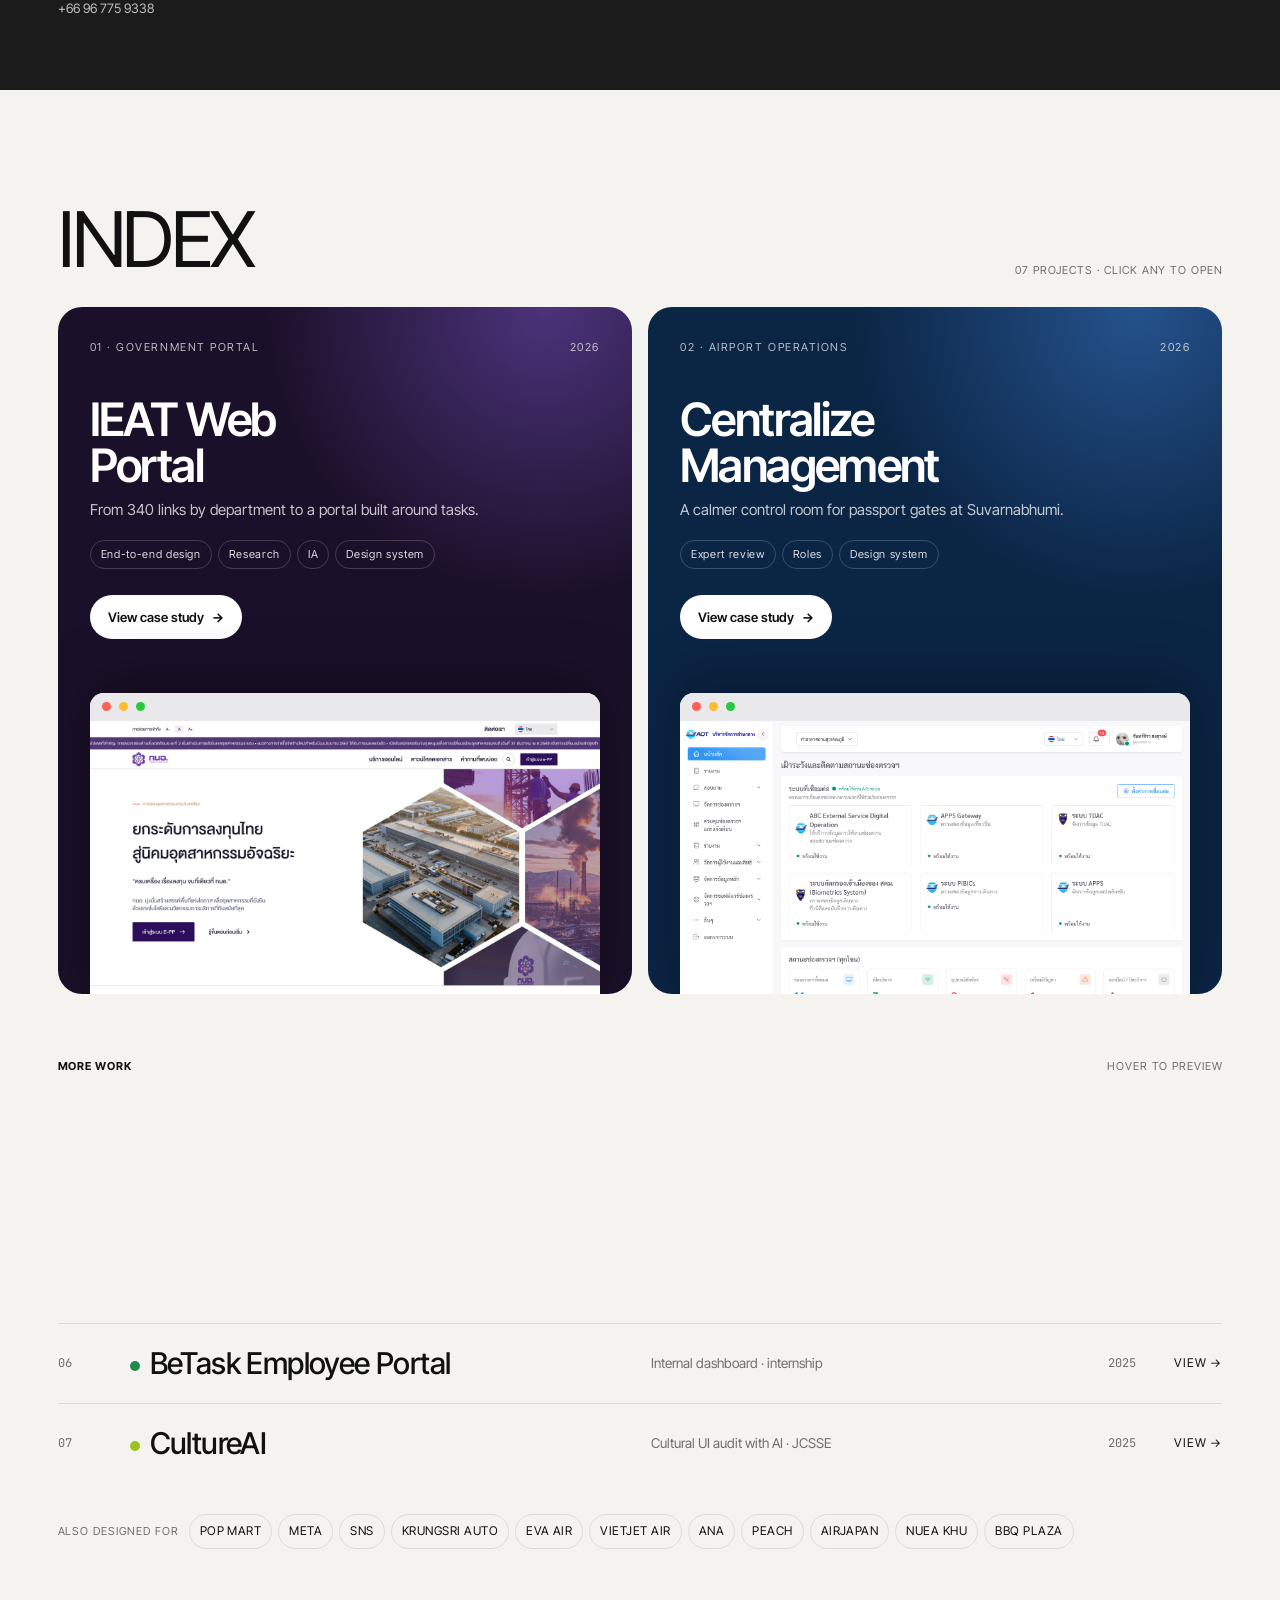
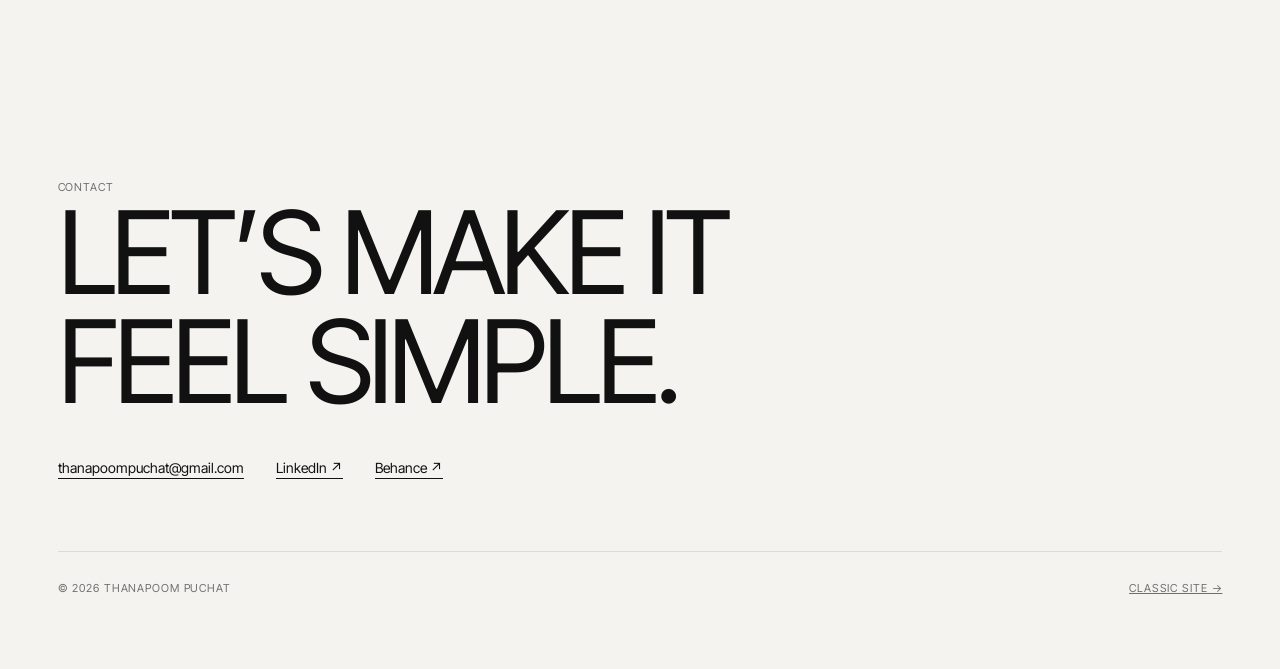
==== commit 7beb5430: "Home: cursor bubble and project title take each project's own style on hover Co-Authored-By: Claude " ====
--- a/index.html
+++ b/index.html
@@ -60,14 +60,14 @@
 <section class="wrap index" id="work">
   <div class="head"><h2>Index</h2><span class="tiny">07 projects · click any to open</span></div>
   <div class="feats">
-    <a class="fcard reveal" href="work/ieat.html" style="--c:#1b1029;--a:#9b6bff">
+    <a class="fcard reveal" href="work/ieat.html" data-cur="ieat" style="--c:#1b1029;--a:#9b6bff">
       <div class="fmeta"><span>01 · Government portal</span><span>2026</span></div>
       <h3>IEAT Web<br>Portal</h3>
       <p>From 340 links by department to a portal built around tasks.</p>
       <div class="tags"><span class="badge">End-to-end design</span><span>Research</span><span>IA</span><span>Design system</span></div>
       <span class="cta">View case study <b>→</b></span>
       <div class="fshot"><div class="chrome"><i></i><i></i><i></i></div><img src="images/ieat/home.jpg" alt="IEAT Web Portal screen"></div>
-    </a><a class="fcard reveal" href="work/centralize.html" style="--c:#0b2545;--a:#4f9bff">
+    </a><a class="fcard reveal" href="work/centralize.html" data-cur="centralize" style="--c:#0b2545;--a:#4f9bff">
       <div class="fmeta"><span>02 · Airport operations</span><span>2026</span></div>
       <h3>Centralize<br>Management</h3>
       <p>A calmer control room for passport gates at Suvarnabhumi.</p>
@@ -77,7 +77,7 @@
     </a>
   </div>
   <div class="more"><h3 class="tiny">More work</h3><span class="tiny">Hover to preview</span></div>
-  <a class="item reveal" href="work/vibirs.html" style="--c:#4877ae"><span class="n">03</span><span class="t"><i class="sw"></i>Vibirs</span><span class="d">Mood-first music app</span><span class="y">2024</span><span class="arrow">View →</span><img class="pv" src="images/pv/vibirs.jpg" alt="" loading="lazy"></a><a class="item reveal" href="work/signify.html" style="--c:#e2671c"><span class="n">04</span><span class="t"><i class="sw"></i>Signify</span><span class="d">Sign-language translation · SIGCHI award</span><span class="y">2024</span><span class="arrow">View →</span><img class="pv" src="images/pv/signify.jpg" alt="" loading="lazy"></a><a class="item reveal" href="work/lexia.html" style="--c:#2f46c9"><span class="n">05</span><span class="t"><i class="sw"></i>Lexia</span><span class="d">Copyright platform · LegalTech Top 20</span><span class="y">2024</span><span class="arrow">View →</span><img class="pv" src="images/pv/lexia.jpg" alt="" loading="lazy"></a><a class="item reveal" href="work/betask.html" style="--c:#1f8a4c"><span class="n">06</span><span class="t"><i class="sw"></i>BeTask Employee Portal</span><span class="d">Internal dashboard · internship</span><span class="y">2025</span><span class="arrow">View →</span><img class="pv" src="images/pv/betask.jpg" alt="" loading="lazy"></a><a class="item reveal" href="work/ai-evaluation.html" style="--c:#9bc21a"><span class="n">07</span><span class="t"><i class="sw"></i>CultureAI</span><span class="d">Cultural UI audit with AI · JCSSE</span><span class="y">2025</span><span class="arrow">View →</span><img class="pv" src="images/pv/ai-evaluation.jpg" alt="" loading="lazy"></a>
+  <a class="item reveal" href="work/vibirs.html" data-cur="vibirs" style="--c:#4877ae"><span class="n">03</span><span class="t"><i class="sw"></i>Vibirs</span><span class="d">Mood-first music app</span><span class="y">2024</span><span class="arrow">View →</span><img class="pv" src="images/pv/vibirs.jpg" alt="" loading="lazy"></a><a class="item reveal" href="work/signify.html" data-cur="signify" style="--c:#e2671c"><span class="n">04</span><span class="t"><i class="sw"></i>Signify</span><span class="d">Sign-language translation · SIGCHI award</span><span class="y">2024</span><span class="arrow">View →</span><img class="pv" src="images/pv/signify.jpg" alt="" loading="lazy"></a><a class="item reveal" href="work/lexia.html" data-cur="lexia" style="--c:#2f46c9"><span class="n">05</span><span class="t"><i class="sw"></i>Lexia</span><span class="d">Copyright platform · LegalTech Top 20</span><span class="y">2024</span><span class="arrow">View →</span><img class="pv" src="images/pv/lexia.jpg" alt="" loading="lazy"></a><a class="item reveal" href="work/betask.html" data-cur="betask" style="--c:#1f8a4c"><span class="n">06</span><span class="t"><i class="sw"></i>BeTask Employee Portal</span><span class="d">Internal dashboard · internship</span><span class="y">2025</span><span class="arrow">View →</span><img class="pv" src="images/pv/betask.jpg" alt="" loading="lazy"></a><a class="item reveal" href="work/ai-evaluation.html" data-cur="ai-evaluation" style="--c:#9bc21a"><span class="n">07</span><span class="t"><i class="sw"></i>CultureAI</span><span class="d">Cultural UI audit with AI · JCSSE</span><span class="y">2025</span><span class="arrow">View →</span><img class="pv" src="images/pv/ai-evaluation.jpg" alt="" loading="lazy"></a>
   <div class="brands"><span class="tiny">Also designed for</span><span class="brand" tabindex="0">POP MART<span class="pop"><img src="images/hover/popmart_queue.jpg" alt="POP MART screen" loading="lazy"><img src="images/hover/popmart_line.jpg" alt="POP MART screen" loading="lazy"></span></span><span class="brand" tabindex="0">Meta<span class="pop"><img src="images/hover/meta_queue.jpg" alt="Meta screen" loading="lazy"><img src="images/hover/meta_form.jpg" alt="Meta screen" loading="lazy"></span></span><span class="brand" tabindex="0">SNS<span class="pop"><img src="images/hover/siam_queue.jpg" alt="SNS screen" loading="lazy"><img src="images/hover/siam_kiosk.jpg" alt="SNS screen" loading="lazy"></span></span><span class="brand" tabindex="0">Krungsri Auto<span class="pop"><img src="images/hover/krungsri.jpg" alt="Krungsri Auto screen" loading="lazy"></span></span><span class="brand" tabindex="0">EVA Air<span class="pop"><img src="images/hover/evaair_queue.jpg" alt="EVA Air screen" loading="lazy"><img src="images/hover/evaair_kiosk.jpg" alt="EVA Air screen" loading="lazy"></span></span><span class="brand" tabindex="0">VietJet Air<span class="pop"><img src="images/hover/vietjet_queue.jpg" alt="VietJet Air screen" loading="lazy"><img src="images/hover/vietjet_kiosk.jpg" alt="VietJet Air screen" loading="lazy"></span></span><span class="brand" tabindex="0">ANA<span class="pop"><img src="images/hover/ana_queue.jpg" alt="ANA screen" loading="lazy"><img src="images/hover/ana_kiosk.jpg" alt="ANA screen" loading="lazy"></span></span><span class="brand" tabindex="0">Peach<span class="pop"><img src="images/hover/peach_queue.jpg" alt="Peach screen" loading="lazy"><img src="images/hover/peach_kiosk.jpg" alt="Peach screen" loading="lazy"></span></span><span class="brand" tabindex="0">AirJapan<span class="pop"><img src="images/hover/airjapan_queue.jpg" alt="AirJapan screen" loading="lazy"><img src="images/hover/airjapan_phone.jpg" alt="AirJapan screen" loading="lazy"></span></span><span class="brand" tabindex="0">Nuea Khu<span class="pop"><img src="images/hover/nuekhu_queue.jpg" alt="Nuea Khu screen" loading="lazy"><img src="images/hover/nuekhu_kiosk.jpg" alt="Nuea Khu screen" loading="lazy"></span></span><span class="brand" tabindex="0">BBQ Plaza<span class="pop"><img src="images/hover/bbq_queue.jpg" alt="BBQ Plaza screen" loading="lazy"><img src="images/hover/bbq_line.jpg" alt="BBQ Plaza screen" loading="lazy"></span></span></div>
 </section>
 
--- a/assets/site.css
+++ b/assets/site.css
@@ -282,8 +282,8 @@
 /* Brands with hover image */
 .brands { display: flex; flex-wrap: wrap; align-items: center; gap: 8px; margin-top: 32px; }
 .brands > .tiny { margin-right: 6px; }
-.brand { position: relative; font-size: 12px; letter-spacing: .06em; text-transform: uppercase; padding: 7px 12px; border: 1px solid var(--line); border-radius: 99px; cursor: default; transition: background .2s, color .2s, border-color .2s; outline: none; }
-.brand:hover, .brand:focus { background: var(--fg); color: var(--bg); border-color: var(--fg); }
+.brands .brand { position: relative; font-size: 12px; letter-spacing: .06em; text-transform: uppercase; padding: 7px 12px; border: 1px solid var(--line); border-radius: 99px; cursor: default; transition: background .2s, color .2s, border-color .2s; outline: none; }
+.brands .brand:hover, .brands .brand:focus { background: var(--fg); color: var(--bg); border-color: var(--fg); }
 
 /* brand hover: frameless screens, no white padding; JS sets --dx to keep it on screen */
 .brand .pop { position: absolute; left: 50%; bottom: calc(100% + 12px); display: flex; align-items: flex-end; gap: 8px; opacity: 0; pointer-events: none; transform: translate(calc(-50% + var(--dx, 0px)), 8px) scale(.96); transform-origin: bottom center; transition: opacity .25s, transform .3s cubic-bezier(.2,.7,.2,1); z-index: 5; }
@@ -297,7 +297,7 @@
   .brand .pop img:only-child { max-width: calc(100vw - 40px); }
 }.brands { gap: 6px; }
 .brands > .tiny { margin-right: 4px; }
-.brand { padding: 7px 10px; letter-spacing: .04em; }
+.brands .brand { padding: 7px 10px; letter-spacing: .04em; }
 /* row hover preview: composed 16:10 thumbnails */
 .item .pv { width: 340px; object-fit: cover; object-position: center; background: none; border-radius: 14px; box-shadow: 0 30px 60px rgba(0,0,0,.28); transform: translateY(-50%) rotate(-3deg) scale(.9); }
 .item:hover .pv { transform: translateY(-50%) rotate(-1.5deg) scale(1); }
@@ -365,3 +365,575 @@
 .a-cta { background: #141414; color: #fff; text-align: center; border-radius: 12px; padding: 14px; font-size: 14px; font-weight: 500; }
 .a-hint { right: auto; bottom: auto; left: 50%; top: 50%; transform: translate(-50%, -50%); box-shadow: 0 10px 30px rgba(0,0,0,.25); }
 .a-screen { min-height: 0; }
+/* CultureAI title: hover localises the name through other languages */
+.loc { position: relative; display: inline-flex; align-items: flex-start; gap: .18em; cursor: default; outline: none; }
+.loc-w { display: inline-block; white-space: nowrap; transition: color .3s; }
+.loc-tag { font: 600 12px/1 'JetBrains Mono', monospace; letter-spacing: .08em; color: var(--on-accent); background: var(--accent); border-radius: 99px; padding: 6px 9px; margin-top: .35em; opacity: 0; transform: translateY(6px) scale(.8); transition: opacity .25s, transform .35s cubic-bezier(.3,1.6,.5,1); }
+.loc:is(.hv, :focus-visible, .on) .loc-tag { opacity: 1; transform: none; }
+.loc:is(.hv, :focus-visible, .on) .loc-w { color: var(--accent); }
+.loc-w.rtl { direction: rtl; }
+@media (max-width: 600px) { .loc-tag { position: absolute; right: 0; bottom: 100%; margin: 0 0 6px; } }
+/* BeTask title: hover signs you in like the portal (password dots, then a live clock) */
+.login { position: relative; display: inline-flex; align-items: flex-start; gap: .18em; cursor: default; outline: none; }
+.lg-w { display: inline-block; white-space: nowrap; transition: color .3s; }
+.lg-w.masked { color: var(--muted); letter-spacing: .02em; }
+.lg-tag { display: inline-flex; align-items: center; gap: 8px; font: 500 12px/1 'JetBrains Mono', monospace; letter-spacing: .04em; color: var(--fg); background: var(--panel); border: 1px solid var(--line); border-radius: 99px; padding: 7px 11px; margin-top: .35em; white-space: nowrap; opacity: 0; transform: translateY(6px) scale(.85); transition: opacity .25s, transform .35s cubic-bezier(.3,1.6,.5,1), background .3s, color .3s, border-color .3s; }
+.lg-tag i { width: 7px; height: 7px; border-radius: 50%; background: #e0a100; }
+.lg-tag .lg-clock { color: inherit; opacity: .75; }
+.login.hv .lg-tag, .login.on .lg-tag { opacity: 1; transform: none; }
+.login.ok .lg-tag { background: var(--accent); color: var(--on-accent); border-color: var(--accent); }
+.login.ok .lg-tag i { background: #fff; box-shadow: 0 0 0 3px rgba(255,255,255,.3); }
+.login.ok .lg-w { color: var(--accent); }
+/* Lexia title: hover stamps a copyright seal on the name */
+.lex { position: relative; display: inline-block; cursor: default; outline: none; }
+.lex-w { position: relative; display: inline-block; transition: color .3s; }
+.lex-w::after { content: ''; position: absolute; left: 0; right: 0; bottom: -.04em; height: .06em; background: var(--accent); border-radius: 9px; transform: scaleX(0); transform-origin: left; transition: transform .5s cubic-bezier(.2,.8,.2,1) .25s; }
+.lex-c { font-size: .32em; vertical-align: 1.6em; margin-left: .06em; color: var(--accent); display: inline-block; opacity: 0; transform: scale(0) rotate(-90deg); transition: opacity .2s, transform .45s cubic-bezier(.3,1.8,.5,1) .1s; }
+.stamp { position: absolute; left: calc(100% + .05em); top: 50%; width: 1.05em; height: 1.05em; margin-top: -.6em; color: var(--accent); opacity: 0; transform: scale(1.9) rotate(-28deg); pointer-events: none; transition: opacity .15s, transform .35s cubic-bezier(.5,0,.2,1.4); }
+.stamp svg { width: 100%; height: 100%; overflow: visible; }
+.stamp .st-o { fill: color-mix(in srgb, var(--accent) 8%, transparent); stroke: currentColor; stroke-width: 3; }
+.stamp .st-i { fill: none; stroke: currentColor; stroke-width: 1.5; stroke-dasharray: 3 3; }
+.stamp text { fill: currentColor; font: 700 10.5px/1 'JetBrains Mono', monospace; letter-spacing: 1.2px; }
+.stamp .st-c { font: 800 34px/1 'Inter Tight', sans-serif; letter-spacing: 0; }
+.stamp .st-ring { transform-origin: 60px 60px; }
+.lex.hv .lex-w::after { transform: scaleX(1); }
+.lex.hv .lex-c { opacity: 1; transform: none; }
+.lex.hv .stamp { opacity: .95; transform: scale(1) rotate(-12deg); transition-delay: .35s; }
+.lex.hv .stamp .st-ring { animation: spin 12s linear infinite; }
+@keyframes spin { to { transform: rotate(360deg); } }
+@media (max-width: 600px) { .stamp { width: .95em; height: .95em; margin-top: -.55em; } }
+@media (prefers-reduced-motion: reduce) { .lex.hv .stamp .st-ring { animation: none; } }
+/* Signify title: hover runs a live caption, like the app translating a sign */
+.sgn { position: relative; display: inline-flex; align-items: flex-start; gap: .18em; cursor: default; outline: none; }
+.sg-w { display: inline-block; transition: color .3s; }
+.sgn.hv .sg-w, .sgn.on .sg-w { color: var(--accent); }
+.sg-hand { position: absolute; left: -.52em; top: .32em; font-size: .34em; line-height: 1; opacity: 0; transform: scale(.4) rotate(-20deg); transform-origin: 70% 90%; transition: opacity .2s, transform .35s cubic-bezier(.3,1.6,.5,1); pointer-events: none; }
+.sgn.hv .sg-hand, .sgn.on .sg-hand { opacity: 1; transform: none; animation: sgwave 1.1s ease-in-out .3s infinite; }
+@keyframes sgwave { 0%, 60%, 100% { transform: rotate(0); } 15% { transform: rotate(18deg); } 30% { transform: rotate(-10deg); } 45% { transform: rotate(14deg); } }
+.sg-tag { display: inline-flex; align-items: center; gap: 8px; font: 500 12px/1 'JetBrains Mono', monospace; letter-spacing: .02em; color: var(--fg); background: var(--panel); border: 1px solid var(--line); border-radius: 99px; padding: 7px 12px; margin-top: .35em; white-space: nowrap; opacity: 0; transform: translateY(6px) scale(.85); transition: opacity .25s, transform .35s cubic-bezier(.3,1.6,.5,1); }
+.sgn.hv .sg-tag, .sgn.on .sg-tag { opacity: 1; transform: none; }
+.sg-tag i { width: 7px; height: 7px; border-radius: 50%; background: #e5362b; animation: sgblink 1.2s steps(2) infinite; }
+@keyframes sgblink { 50% { opacity: .25; } }
+.sg-live { font-weight: 700; text-transform: uppercase; letter-spacing: .1em; font-size: 10px; color: var(--accent); }
+.sg-txt { min-width: 1ch; }
+.sg-txt::after { content: ''; display: inline-block; width: 1px; height: 1.05em; margin-left: 2px; vertical-align: -2px; background: currentColor; animation: sgblink .8s steps(2) infinite; }
+.sg-bars { display: inline-flex; align-items: center; gap: 2px; height: 12px; }
+.sg-bars u { display: block; width: 2px; height: 3px; border-radius: 2px; background: var(--muted); text-decoration: none; transition: height .2s; }
+.sgn.spk .sg-bars u { background: var(--accent); animation: sgbar .6s ease-in-out infinite alternate; }
+.sgn.spk .sg-bars u:nth-child(2) { animation-delay: .15s; } .sgn.spk .sg-bars u:nth-child(3) { animation-delay: .3s; } .sgn.spk .sg-bars u:nth-child(4) { animation-delay: .08s; }
+@keyframes sgbar { from { height: 3px; } to { height: 12px; } }
+@media (max-width: 760px) { .sg-tag { position: absolute; left: 0; bottom: 100%; margin: 0 0 8px; } .sg-hand { left: auto; right: -.3em; top: -.25em; } }
+@media (prefers-reduced-motion: reduce) { .sg-hand, .sg-tag i, .sg-txt::after, .sgn.spk .sg-bars u { animation: none !important; } }
+
+/* Signify case */
+.sg-phone { width: 300px; max-width: 72vw; margin: 56px auto 0; border: 10px solid #1d1b1a; border-radius: 46px; overflow: hidden; background: #1d1b1a; box-shadow: 0 30px 60px -20px rgba(60,30,10,.35); }
+.sg-phone img { display: block; width: 100%; height: auto; border-radius: 36px; }
+.sg-key { margin-top: 14px; background: var(--accent); color: var(--on-accent); border-radius: var(--r); padding: 28px 32px; }
+.sg-key span { font: 500 11px/1 'JetBrains Mono', monospace; letter-spacing: .12em; text-transform: uppercase; opacity: .85; }
+.sg-key p { margin: 12px 0 0; font-size: clamp(20px, 2.4vw, 28px); font-weight: 600; line-height: 1.25; letter-spacing: -.01em; max-width: 30ch; }
+.sg-dec { display: grid; grid-template-columns: repeat(2, minmax(0, 1fr)); gap: 14px; }
+.sg-card { background: var(--panel); border: 1px solid var(--line); border-radius: var(--r); padding: 16px 16px 22px; }
+.sg-card .n { font: 500 12px/1 'JetBrains Mono', monospace; color: var(--accent); display: block; margin: 18px 4px 8px; }
+.sg-card h4 { margin: 0 4px; font-size: 18px; font-weight: 700; letter-spacing: -.01em; line-height: 1.3; }
+.sg-card p { margin: 8px 4px 0; font-size: 14.5px; line-height: 1.55; color: var(--muted); }
+.sg-ui { height: 230px; border-radius: 12px; background: #efeef6; padding: 18px; display: flex; flex-direction: column; justify-content: center; overflow: hidden; color: #222; font-family: 'Inter Tight', system-ui, sans-serif; }
+.sg-card.tall .sg-ui { padding: 0; }
+.sg-ui img { width: 100%; height: 100%; object-fit: cover; object-position: 50% 78%; display: block; }
+.sg-cap { font-size: 12px; font-weight: 600; color: #6a64b8; margin: 0 2px 10px; }
+.sg-segs { display: flex; gap: 10px; }
+.sg-seg { flex: 1; display: flex; background: #fff; border: 1.5px solid #9d97d8; border-radius: 12px; overflow: hidden; }
+.sg-seg label { flex: 1; cursor: pointer; }
+.sg-seg label + label { border-left: 1px solid #9d97d8; }
+.sg-seg input { position: absolute; opacity: 0; pointer-events: none; }
+.sg-seg span { display: flex; align-items: center; justify-content: center; text-align: center; height: 64px; padding: 0 6px; font-size: 11px; font-weight: 600; letter-spacing: .08em; color: #b9b6c9; transition: color .2s, background .2s; }
+.sg-seg input:checked + span { color: #1c1b22; background: #f6f5fd; }
+.sg-seg input:focus-visible + span { outline: 2px solid var(--accent); outline-offset: -3px; }
+.sg-msg { display: flex; align-items: center; gap: 10px; background: #fff; border-radius: 8px; padding: 10px 12px; margin-bottom: 8px; box-shadow: 0 2px 0 #d9d6f0; font-size: 13px; }
+.sg-mt { flex: 1; min-width: 0; overflow: hidden; text-overflow: ellipsis; white-space: nowrap; }
+.sg-msg svg { width: 16px; height: 16px; display: block; }
+.sg-ic, .sg-sh { color: #8c86c9; }
+.sg-tm { font: 500 11px/1 'JetBrains Mono', monospace; color: #6d6a78; white-space: nowrap; }
+.sg-nav { display: flex; align-items: center; justify-content: space-between; gap: 10px; background: #fff; border-radius: 16px; padding: 14px 18px; box-shadow: 0 2px 0 #d9d6f0; }
+.sg-pill { display: inline-flex; align-items: center; gap: 10px; background: #111; color: #fff; border-radius: 99px; padding: 12px 18px; font-size: 13px; font-weight: 600; white-space: nowrap; }
+.sg-pill i { width: 14px; height: 14px; border: 1.5px solid #f05a7e; border-radius: 4px; }
+.sg-dot { width: 22px; height: 22px; border: 1.5px solid #9d97d8; border-radius: 6px; flex: none; }
+.sg-dot:first-of-type { border-color: #222; }
+.sg-award { max-width: 980px; display: grid; gap: 14px; }
+@media (max-width: 760px) { .sg-dec { grid-template-columns: minmax(0, 1fr); } .sg-ui { height: auto; min-height: 180px; } .sg-card.tall .sg-ui { height: 240px; } .sg-seg span { height: 56px; font-size: 10px; letter-spacing: .04em; } .sg-key { padding: 22px; } }
+/* Signify: award photos in one row of three, camera shown near native size */
+.sg-award { grid-template-columns: repeat(3, minmax(0, 1fr)); max-width: 1000px; align-items: start; }
+.sg-award .shot img { object-position: 62% 50%; }
+.sg-card.tall .sg-ui { padding: 18px; align-items: center; }
+.sg-card.tall .sg-ui img { width: auto; height: 100%; max-width: 100%; object-fit: cover; object-position: 50% 70%; border-radius: 10px; }
+@media (max-width: 760px) { .sg-award { grid-template-columns: minmax(0, 1fr); } .sg-card.tall .sg-ui { height: 260px; } }
+/* Vibirs title: hover makes the letters ride a sound wave and cycles a mood that tints the word */
+.vb { position: relative; display: inline-flex; align-items: flex-start; gap: .2em; cursor: default; outline: none; --mood: var(--fg); }
+.vb-w { display: inline-flex; }
+.vb-w i { font-style: normal; display: inline-block; color: var(--fg); transition: color .6s, transform .3s; }
+.vb.hv .vb-w i, .vb.on .vb-w i { color: var(--mood); animation: vbwave 1.2s ease-in-out calc(var(--i) * .1s) infinite; }
+@keyframes vbwave { 0%, 100% { transform: translateY(0); } 50% { transform: translateY(-.09em); } }
+.vb-tag { display: inline-flex; align-items: center; gap: 8px; font: 500 12px/1 'JetBrains Mono', monospace; letter-spacing: .04em; color: var(--fg); background: var(--panel); border: 1px solid var(--line); border-radius: 99px; padding: 7px 12px; margin-top: .35em; white-space: nowrap; opacity: 0; transform: translateY(6px) scale(.85); transition: opacity .25s, transform .35s cubic-bezier(.3,1.6,.5,1), border-color .6s; }
+.vb.hv .vb-tag, .vb.on .vb-tag { opacity: 1; transform: none; border-color: color-mix(in srgb, var(--mood) 55%, var(--line)); }
+.vb-lb { color: var(--muted); }
+.vb-mood { color: var(--mood); font-weight: 700; transition: color .6s; min-width: 9ch; }
+.vb-eq { display: inline-flex; align-items: flex-end; gap: 2px; height: 12px; }
+.vb-eq u { display: block; width: 2px; height: 4px; border-radius: 2px; background: var(--mood); text-decoration: none; transition: background .6s; }
+.vb.hv .vb-eq u, .vb.on .vb-eq u { animation: sgbar .5s ease-in-out infinite alternate; }
+.vb-eq u:nth-child(2) { animation-delay: .2s !important; } .vb-eq u:nth-child(3) { animation-delay: .05s !important; } .vb-eq u:nth-child(4) { animation-delay: .3s !important; } .vb-eq u:nth-child(5) { animation-delay: .12s !important; }
+@media (max-width: 760px) { .vb-tag { position: absolute; left: 0; bottom: 100%; margin: 0 0 8px; } }
+@media (prefers-reduced-motion: reduce) { .vb-w i, .vb-eq u { animation: none !important; } }
+
+/* Vibirs case */
+.vb-hero { display: flex; justify-content: center; align-items: flex-end; gap: clamp(16px, 4vw, 56px); margin-top: 56px; }
+.vb-hero figure { margin: 0; width: min(280px, 42vw); text-align: center; }
+.vb-hero figure:first-child { width: min(250px, 38vw); transform: translateY(-24px); }
+.vb-hero img { width: 100%; height: auto; display: block; filter: drop-shadow(0 30px 40px rgba(0,0,0,.45)); }
+.vb-hero figcaption { margin-top: 14px; font: 500 11px/1 'JetBrains Mono', monospace; letter-spacing: .08em; text-transform: uppercase; color: var(--muted); }
+.vb-quote { margin: 0 0 18px; padding: 20px 22px; border-left: 2px solid var(--accent); background: var(--panel); border-radius: 0 var(--r) var(--r) 0; font-size: clamp(17px, 1.6vw, 20px); line-height: 1.45; font-weight: 500; }
+.vb-ia { border: 1px solid var(--line); border-radius: var(--r); background: var(--panel); padding: 24px; display: grid; gap: 22px; }
+.vb-on { display: grid; justify-items: center; gap: 12px; text-align: center; }
+.vb-q { border: 1px solid var(--accent); color: var(--accent); border-radius: 99px; padding: 9px 18px; font-size: 14px; font-weight: 600; }
+.vb-br { display: grid; grid-template-columns: repeat(2, minmax(0, 260px)); gap: 14px; }
+.vb-br div { display: grid; gap: 6px; border: 1px dashed var(--line); border-radius: 12px; padding: 12px; }
+.vb-br i { font-style: normal; font-size: 13px; background: var(--bg); border-radius: 8px; padding: 8px 10px; }
+.vb-tabs { display: grid; grid-template-columns: repeat(5, minmax(0, 1fr)); gap: 10px; position: relative; padding-top: 26px; border-top: 1px solid var(--line); }
+.vb-main { position: absolute; top: -8px; left: 50%; transform: translateX(-50%); background: var(--panel); padding: 0 12px; white-space: nowrap; }
+.vb-col b { display: block; font: 600 11px/1 'JetBrains Mono', monospace; letter-spacing: .1em; text-transform: uppercase; color: var(--fg); padding: 10px; border: 1px solid var(--line); border-radius: 8px; text-align: center; margin-bottom: 8px; background: var(--bg); }
+.vb-col ul { list-style: none; margin: 0; padding: 0; display: grid; gap: 6px; }
+.vb-col li { font-size: 12.5px; color: var(--muted); padding: 7px 10px; border-radius: 6px; border: 1px solid transparent; background: color-mix(in srgb, var(--bg) 60%, transparent); }
+.vb-col li.hi { color: var(--accent); border-color: color-mix(in srgb, var(--accent) 40%, transparent); background: color-mix(in srgb, var(--accent) 10%, transparent); }
+.vb-key { margin: 0; font-size: 12px; color: var(--muted); display: flex; align-items: center; gap: 8px; }
+.vb-key span { width: 10px; height: 10px; border-radius: 3px; border: 1px solid var(--accent); background: color-mix(in srgb, var(--accent) 20%, transparent); }
+.vb-moods { display: grid; gap: 10px; }
+.vb-moods > div { display: grid; grid-template-columns: 12px 100px 52px 1fr; align-items: center; gap: 4px 12px; padding: 14px 16px; border: 1px solid var(--line); border-radius: 12px; background: var(--panel); }
+.vb-moods i { width: 10px; height: 10px; border-radius: 50%; }
+.vb-moods b { font-size: 14px; }
+.vb-pc { font: 500 12px/1 'JetBrains Mono', monospace; color: var(--muted); }
+.vb-bar { height: 6px; border-radius: 3px; background: var(--line); overflow: hidden; }
+.vb-bar s { display: block; height: 100%; width: var(--w); border-radius: 3px; }
+.vb-moods p { grid-column: 2 / -1; margin: 0; font-size: 13.5px; color: var(--muted); }
+.vb-sys { display: flex; align-items: center; gap: 22px; margin-top: 14px; padding: 20px 22px; border: 1px solid var(--line); border-radius: var(--r); background: var(--panel); }
+.vb-sw { display: flex; gap: 6px; flex: none; }
+.vb-sw i { width: 40px; height: 40px; border-radius: 10px; border: 1px solid #2a2a2a; }
+.vb-sys p { margin: 0; font-size: 14.5px; line-height: 1.55; color: var(--muted); }
+.vb-sys b { color: var(--fg); }
+@media (max-width: 900px) { .vb-tabs { grid-template-columns: repeat(3, minmax(0, 1fr)); } }
+@media (max-width: 560px) { .vb-tabs { grid-template-columns: repeat(2, minmax(0, 1fr)); } .vb-br { grid-template-columns: minmax(0, 1fr); width: 100%; } .vb-ia { padding: 16px; } .vb-sys { flex-direction: column; align-items: flex-start; } .vb-moods > div { grid-template-columns: 12px 1fr 52px; } .vb-bar { grid-column: 2 / -1; } }
+/* Previous / next project */
+.pn { display: grid; grid-template-columns: repeat(2, minmax(0, 1fr)); gap: 14px; padding-top: 56px; padding-bottom: 56px; }
+.pn a { display: grid; grid-template-columns: auto 1fr; grid-template-areas: "ar k" "ar t"; align-items: center; align-content: center; gap: 6px 18px; padding: 26px 28px; border: 1px solid var(--line); border-radius: var(--r); text-decoration: none; color: var(--fg); transition: border-color .25s, background .25s; }
+.pn .pn-n { grid-column: 2; grid-template-columns: 1fr auto; grid-template-areas: "k ar" "t ar"; text-align: right; }
+.pn .tiny { grid-area: k; }
+.pn .t { grid-area: t; font-size: clamp(22px, 3vw, 40px); font-weight: 400; letter-spacing: -.04em; text-transform: uppercase; line-height: 1; }
+.pn .ar { grid-area: ar; font-size: clamp(22px, 3vw, 36px); transition: transform .3s cubic-bezier(.3,1.6,.5,1); }
+.pn a:hover { border-color: var(--accent); background: var(--panel); }
+.pn .pn-n:hover .ar { transform: translateX(6px); }
+.pn .pn-p:hover .ar { transform: translateX(-6px); }
+@media (max-width: 760px) { .pn { grid-template-columns: minmax(0, 1fr); } .pn .pn-n { grid-column: 1; } .pn a { padding: 20px; } }
+/* IEAT title: hover files a permit and tracks it to approval */
+.ip { position: relative; display: inline-flex; align-items: flex-start; gap: .2em; cursor: default; outline: none; --p: 0; }
+.ip-w { position: relative; display: inline-block; }
+.ip-w::after { content: ''; position: absolute; left: 0; bottom: -.02em; height: .06em; width: 100%; border-radius: 9px; background: currentColor; transform: scaleX(var(--p)); transform-origin: left; transition: transform .6s cubic-bezier(.2,.8,.2,1); }
+.ip-tag { display: inline-flex; align-items: center; gap: 8px; font: 500 12px/1 'JetBrains Mono', monospace; letter-spacing: .04em; color: var(--fg); background: var(--panel); border: 1px solid var(--line); border-radius: 99px; padding: 7px 12px; margin-top: .35em; white-space: nowrap; opacity: 0; transform: translateY(6px) scale(.85); transition: opacity .25s, transform .35s cubic-bezier(.3,1.6,.5,1), background .3s, color .3s, border-color .3s; }
+.ip.hv .ip-tag, .ip.on .ip-tag { opacity: 1; transform: none; }
+.ip-st { display: inline-flex; align-items: center; gap: 3px; }
+.ip-st i { width: 7px; height: 7px; border-radius: 50%; border: 1px solid var(--muted); transition: background .25s, border-color .25s; }
+.ip-st i.f { background: var(--accent); border-color: var(--accent); }
+.ip-k { color: var(--muted); }
+.ip-lb { min-width: 10ch; }
+.ip.ok .ip-tag { background: var(--accent); color: var(--on-accent); border-color: var(--accent); }
+.ip.ok .ip-k { color: inherit; opacity: .75; }
+.ip.ok .ip-st i { background: var(--on-accent); border-color: var(--on-accent); }
+@media (max-width: 760px) { h1.brand:has(.ip) { position: relative; } .ip { position: static; } .ip-tag { position: absolute; left: 0; bottom: 100%; margin: 0 0 8px; } }
+/* Key-screen grid: equal cards, top of each page shown */
+.kgrid { display: grid; grid-template-columns: repeat(3, minmax(0, 1fr)); gap: 28px 18px; }
+.shot.mob .frame { display: flex; justify-content: center; padding: 22px 0 0; }
+.shot.mob .frame img { width: 58%; height: auto; min-height: 100%; object-fit: cover; object-position: top; border-radius: 20px 20px 0 0; border: 6px solid #111; border-bottom: 0; }
+@media (max-width: 900px) { .kgrid { grid-template-columns: repeat(2, minmax(0, 1fr)); } }
+@media (max-width: 560px) { .kgrid { grid-template-columns: minmax(0, 1fr); } }
+/* IEAT process: strategy A vs B */
+.ie-ab { display: grid; grid-template-columns: repeat(2, minmax(0, 1fr)); gap: 18px; margin-bottom: 18px; }
+.ie-col { border: 1px solid var(--line); border-radius: var(--r); background: var(--panel); padding: 22px; display: flex; flex-direction: column; gap: 14px; min-width: 0; }
+.ie-h { display: flex; align-items: center; gap: 12px; font-size: 20px; font-weight: 700; letter-spacing: -.01em; }
+.ie-tag { width: 34px; height: 34px; border-radius: 10px; display: grid; place-items: center; background: var(--accent); color: var(--on-accent); font: 700 15px/1 'JetBrains Mono', monospace; }
+.ie-col:nth-child(2) .ie-tag { background: transparent; color: var(--accent); border: 1.5px solid var(--accent); }
+.ie-lens { margin: 0; color: var(--muted); font-size: 14.5px; }
+.ie-tier { display: grid; grid-template-columns: 64px 1fr; gap: 12px; padding-top: 12px; border-top: 1px dashed var(--line); }
+.ie-tier ul { list-style: none; margin: 0; padding: 0; display: flex; flex-wrap: wrap; gap: 6px; }
+.ie-tier li { font-size: 13px; padding: 6px 10px; border-radius: 8px; background: var(--bg); border: 1px solid var(--line); }
+.ie-tier:first-of-type li { border-color: color-mix(in srgb, var(--accent) 50%, transparent); color: var(--accent); }
+.ie-q { margin: 0; font-size: 17px; font-weight: 500; line-height: 1.4; }
+.ie-dl { margin: 0; display: grid; grid-template-columns: 74px 1fr; gap: 8px 12px; font-size: 14px; }
+.ie-dl dt { font: 500 11px/1.6 'JetBrains Mono', monospace; letter-spacing: .08em; text-transform: uppercase; color: var(--muted); }
+.ie-dl dd { margin: 0; color: var(--fg); opacity: .9; line-height: 1.5; }
+.ie-wf { height: 560px; overflow-y: auto; border-radius: 12px; border: 1px solid var(--line); background: #fff; overscroll-behavior: contain; scrollbar-width: thin; }
+.ie-wf img { display: block; width: 100%; height: auto; }
+.ie-wf:focus-visible { outline: 2px solid var(--accent); outline-offset: 2px; }
+.ie-full { color: var(--fg); text-decoration: none; align-self: flex-start; border-bottom: 1px solid var(--line); }
+.ie-pick { border-left: 2px solid var(--accent); padding: 18px 22px; background: var(--panel); border-radius: 0 var(--r) var(--r) 0; }
+.ie-pick p { margin: 8px 0 0; color: var(--muted); font-size: 15px; line-height: 1.6; max-width: 80ch; }
+.ie-pick b { color: var(--fg); }
+.ie-kw { display: grid; grid-template-columns: repeat(2, minmax(0, 1fr)); gap: 28px 20px; margin: 0 0 28px; }
+.ie-kw figure { margin: 0; }
+.ie-kw a { display: block; border-radius: 10px; overflow: hidden; border: 1px solid var(--line); }
+.ie-kw img { display: block; width: 100%; height: auto; aspect-ratio: 16/9; object-fit: cover; transition: transform .5s ease; }
+.ie-kw a:hover img { transform: scale(1.02); }
+.ie-kw figcaption { border-top: 2px solid var(--accent); margin-top: 14px; padding-top: 12px; }
+.ie-kw b { font-size: 18px; text-transform: uppercase; letter-spacing: .02em; }
+.ie-kw p { margin: 8px 0 0; font-size: 14px; line-height: 1.55; color: var(--muted); }
+
+@media (max-width: 760px) { .ie-ab { grid-template-columns: minmax(0, 1fr); } .ie-wf { height: 420px; } .ie-col { padding: 16px; } }
+@media (max-width: 480px) { .ie-kw { grid-template-columns: minmax(0, 1fr); } .ie-tier { grid-template-columns: minmax(0, 1fr); gap: 6px; } }
+.ie-col .ie-wf { flex: 1 1 auto; min-height: 560px; height: 0; } @media (max-width: 760px) { .ie-col .ie-wf { min-height: 420px; } }
+
+/* ---------- Cursor bubble ---------- */
+.cur-bub { position: fixed; left: 0; top: 0; z-index: 9999; pointer-events: none; width: 0; height: 0; }
+.cur-bub span { position: absolute; left: 0; top: 0; display: grid; place-items: center; width: 76px; height: 76px; margin: -38px 0 0 -38px; border-radius: 50%; background: var(--accent); color: var(--on-accent); font-size: 11px; font-weight: 600; letter-spacing: .08em; text-transform: uppercase; transform: scale(0); opacity: 0; transition: transform .3s cubic-bezier(.2,.9,.2,1), opacity .2s; }
+html.cur-view .cur-bub span { transform: scale(1); opacity: 1; }
+html.cur-view .fcard, html.cur-view .fcard *, html.cur-view .item, html.cur-view .item *, html.cur-view .ie-kw a, html.cur-view .pn a, html.cur-view .pn a * { cursor: none; }
+@media (hover: none), (pointer: coarse) { .cur-bub { display: none; } }
+
+/* ---------- IEAT overview + before/after ---------- */
+.ie-tldr { padding-top: 0; }
+.ie-tldr-grid { display: grid; grid-template-columns: repeat(3, minmax(0, 1fr)); gap: 28px; padding: 28px 0 0; border-top: 1px solid var(--line); }
+.ie-tldr-grid > div span.tiny { display: block; color: var(--accent); margin-bottom: 8px; }
+.ie-tldr-grid > div p { margin: 0; font-size: 15px; line-height: 1.6; }
+.ie-ba { display: grid; grid-template-columns: repeat(2, minmax(0, 1fr)); gap: 20px; margin-bottom: 26px; }
+.ie-ba-c { position: relative; margin: 0; }
+.ie-ba-c .frame { overflow: hidden; border-radius: 10px; border: 1px solid var(--line); }
+.ie-ba-c .frame img { width: 100%; height: 100%; object-fit: cover; object-position: top; display: block; }
+.ie-ba-t { position: absolute; top: 12px; left: 12px; z-index: 2; font-size: 11px; font-weight: 600; letter-spacing: .06em; text-transform: uppercase; padding: 5px 10px; border-radius: 99px; color: var(--on-accent); }
+.ie-ba-t.t-before { background: var(--muted); }
+.ie-ba-t.t-after { background: var(--accent); }
+.ie-ba-c figcaption { margin-top: 10px; font-size: 13px; color: var(--muted); line-height: 1.5; }
+@media (max-width: 720px) { .ie-tldr-grid { grid-template-columns: minmax(0, 1fr); gap: 22px; } .ie-ba { grid-template-columns: minmax(0, 1fr); } }
+
+/* ---------- Lexia: brand UI mockups ---------- */
+.lz-web, .lz-phone, .lz-board { --n: #141c4a; --n2: #1d2766; --ind: #3d2a8f; --vi: #6c4cf0; --pp: #f4f3fb; --ln: #e6e5f0; --tx: #171a33; --mu: #6b6e88; --gold: #e6a83a; font-family: 'Mulish', system-ui, sans-serif; color: var(--tx); text-align: left; line-height: 1.45; }
+.lz-web h3, .lz-web h5, .lz-phone h6, .lz-board .lz-bd-h b { font-family: 'Questrial', 'Mulish', sans-serif; font-weight: 400; letter-spacing: 0; margin: 0; }
+.lz-logo { display: inline-flex; align-items: center; gap: 6px; font-family: 'Questrial', sans-serif; font-weight: 400; letter-spacing: .12em; font-size: 17px; color: #fff; }
+.lz-logo i { font-style: normal; font-size: 1.45em; line-height: 1; letter-spacing: 0; background: linear-gradient(180deg, #7aa2ff, #8a5cf6); -webkit-background-clip: text; background-clip: text; color: transparent; }
+.lz-logo.sm { font-size: 14px; }
+.lz-logo.xl { font-size: clamp(30px, 5vw, 56px); }
+.lz-av { width: 36px; height: 36px; border-radius: 50%; flex: none; display: grid; place-items: center; font-weight: 800; font-size: 12px; color: #fff; background: linear-gradient(140deg, hsl(var(--h) 55% 62%), hsl(calc(var(--h) + 30) 50% 40%)); }
+.lz-av.sm { width: 30px; height: 30px; font-size: 11px; }
+.lz-stars { display: inline-flex; gap: 1px; color: var(--gold); }
+.lz-stars svg { width: 12px; height: 12px; }
+.lz-btn { display: inline-flex; align-items: center; justify-content: center; white-space: nowrap; padding: 10px 18px; border-radius: 8px; font-weight: 700; font-size: 13px; color: #fff; background: linear-gradient(135deg, var(--ind), var(--vi)); box-shadow: 0 6px 14px -6px rgba(108, 76, 240, .6); }
+.lz-btn.xs { padding: 6px 12px; font-size: 11px; border-radius: 7px; box-shadow: none; }
+.lz-btn.ghost { background: #fff; color: var(--ind); border: 1px solid #d9d4f5; }
+.lz-btn.blk { display: flex; margin-top: auto; padding: 12px; border-radius: 10px; }
+.lz-chips { display: flex; flex-wrap: wrap; gap: 6px; }
+.lz-chips span { padding: 6px 12px; border-radius: 99px; background: var(--pp); color: var(--ind); font-size: 12px; font-weight: 600; border: 1px solid #e3e0f6; }
+.lz-chips .on { background: var(--n); border-color: var(--n); color: #fff; }
+.lz-chips.sm span { padding: 4px 10px; font-size: 10.5px; }
+.lz-rate { display: flex; align-items: center; gap: 6px; margin: 6px 0 0; font-size: 13px; color: var(--mu); }
+.lz-rate b { color: var(--tx); }
+.lz-rate.s { margin: 2px 0; font-size: 11px; }
+.lz-rate.s svg { width: 10px; height: 10px; }
+.lz-rate.w, .lz-rate.w b { color: #fff; justify-content: center; }
+/* fit wrapper */
+.lz-fit { width: 100%; overflow: hidden; }
+.lz-fit-in { width: 1180px; }
+/* hero */
+.lz-hero { margin-top: clamp(28px, 4vw, 48px); border-radius: 18px; overflow: hidden; padding: clamp(28px, 5vw, 64px) clamp(16px, 6vw, 96px) 0; text-align: center; background: radial-gradient(70% 60% at 80% 10%, rgba(138, 92, 246, .45), transparent 70%), radial-gradient(60% 60% at 0% 100%, rgba(66, 110, 255, .25), transparent 70%), linear-gradient(160deg, #0c1238, #1a1550 60%, #2a1a63); }
+.lz-hero-logo { margin-bottom: clamp(20px, 4vw, 44px); }
+.lz-laptop { max-width: 1040px; margin: 0 auto; }
+.lz-lid { position: relative; background: #0b0d18; border-radius: 18px 18px 0 0; padding: clamp(10px, 1.8vw, 22px) clamp(10px, 1.8vw, 22px) 0; border: 1px solid #2a2d45; border-bottom: 0; }
+.lz-cam { position: absolute; top: clamp(3px, .7vw, 9px); left: 50%; width: 6px; height: 6px; margin-left: -3px; border-radius: 50%; background: #2a2d45; }
+.lz-lid .lz-fit { border-radius: 6px 6px 0 0; max-height: clamp(220px, 44vw, 560px); }
+.lz-base { height: 0; }
+/* desktop web: profile */
+.lz-web { background: var(--pp); }
+.lz-nav { display: flex; align-items: center; gap: 28px; padding: 16px 40px; background: var(--n); }
+.lz-nav nav { display: flex; gap: 28px; margin-left: auto; color: #b9bde0; font-size: 14px; font-weight: 600; }
+.lz-nav nav .on { color: #fff; }
+.lz-al { position: relative; }
+.lz-al i { position: absolute; top: -2px; right: -8px; width: 7px; height: 7px; border-radius: 50%; background: #ff5a6e; }
+.lz-band { height: 150px; background: linear-gradient(110deg, var(--n) 0%, var(--n2) 45%, var(--ind) 75%, var(--vi) 100%); clip-path: polygon(0 0, 100% 0, 100% 62%, 0 100%); }
+.lz-prof { position: relative; z-index: 1; display: grid; grid-template-columns: 300px minmax(0, 1fr); gap: 40px; padding: 0 64px 48px; margin-top: -110px; }
+.lz-card { background: #fff; border-radius: 16px; padding: 18px 18px 22px; box-shadow: 0 18px 40px -22px rgba(20, 28, 74, .45); align-self: start; }
+.lz-photo { position: relative; aspect-ratio: 1; border-radius: 12px; display: grid; place-items: center; background: radial-gradient(60% 60% at 50% 35%, #a68bff 0%, transparent 70%), linear-gradient(160deg, #3d2a8f, #141c4a); margin-bottom: 18px; }
+.lz-photo span { font-family: 'Questrial', sans-serif; font-size: 72px; color: #fff; letter-spacing: .04em; }
+.lz-photo em { position: absolute; right: 10px; bottom: 10px; display: inline-flex; align-items: center; gap: 4px; font-style: normal; font-size: 11px; font-weight: 700; color: #fff; background: #2a7bf6; padding: 4px 9px; border-radius: 99px; }
+.lz-photo em svg, .lz-mav em svg { width: 11px; height: 11px; }
+.lz-card h5 { font-size: 16px; margin: 0 0 8px; }
+.lz-card dl { margin: 0 0 18px; display: grid; grid-template-columns: auto 1fr; gap: 6px 12px; font-size: 13px; }
+.lz-card dt { color: var(--mu); }
+.lz-card dd { margin: 0; font-weight: 600; }
+.lz-ct { margin: 0; font-size: 13px; color: var(--mu); }
+.lz-main { padding-top: 12px; }
+.lz-head { display: flex; align-items: flex-start; justify-content: space-between; gap: 20px; color: #fff; min-height: 98px; }
+.lz-head h3 { font-size: 30px; color: #fff; }
+.lz-head h3 span { color: #c8c3ef; font-size: 20px; }
+.lz-head .lz-rate { color: #c8c3ef; }
+.lz-head .lz-rate b { color: #fff; }
+.lz-head .lz-btn { background: #fff; color: var(--n); box-shadow: none; }
+.lz-kpi { display: grid; grid-template-columns: repeat(4, 1fr); gap: 12px; margin: 8px 0 22px; }
+.lz-kpi div { background: #fff; border-radius: 12px; padding: 14px 16px; border: 1px solid var(--ln); }
+.lz-kpi b { display: block; font-size: 22px; font-weight: 800; color: var(--n); }
+.lz-kpi span { font-size: 12px; color: var(--mu); }
+.lz-sec { background: #fff; border-radius: 14px; border: 1px solid var(--ln); padding: 18px 20px; margin-bottom: 14px; }
+.lz-sec h5 { font-size: 17px; margin: 0 0 8px; }
+.lz-rv { display: flex; gap: 12px; padding: 12px 0; border-top: 1px solid var(--ln); }
+.lz-sec h5 + .lz-rv { border-top: 0; }
+.lz-rv > div { flex: 1; }
+.lz-rv-h { display: flex; justify-content: space-between; font-size: 13px; }
+.lz-rv-h small { color: var(--mu); }
+.lz-rv p { margin: 4px 0 0; font-size: 13px; color: #3d4060; }
+/* dashboard */
+.lz-web.dash { display: grid; grid-template-columns: 200px minmax(0, 1fr); min-height: 660px; }
+.lz-side { background: var(--n); padding: 22px 16px; display: flex; flex-direction: column; gap: 4px; }
+.lz-side .lz-logo { margin: 0 0 22px 8px; }
+.lz-side span { color: #a9aed6; font-size: 13.5px; font-weight: 600; padding: 9px 12px; border-radius: 8px; }
+.lz-side .on { background: rgba(255, 255, 255, .1); color: #fff; box-shadow: inset 3px 0 0 var(--vi); }
+.lz-dmain { padding: 24px 28px; }
+.lz-dtop { display: flex; align-items: center; justify-content: space-between; margin-bottom: 20px; }
+.lz-dtop h3 { font-size: 24px; }
+.lz-dtop small { color: var(--mu); font-size: 13px; }
+.lz-dtr { display: flex; align-items: center; gap: 12px; }
+.lz-ms { display: flex; align-items: center; gap: 8px; background: #fff; border: 1px solid var(--ln); border-radius: 10px; padding: 9px 12px; color: var(--mu); font-size: 12.5px; }
+.lz-ms svg { width: 14px; height: 14px; }
+.lz-ms.d { width: 260px; }
+.lz-ib { width: 34px; height: 34px; border-radius: 9px; display: grid; place-items: center; background: #fff; border: 1px solid var(--ln); color: var(--n); flex: none; }
+.lz-ib svg { width: 16px; height: 16px; }
+.lz-qs { display: grid; grid-template-columns: repeat(4, 1fr); gap: 14px; margin-bottom: 16px; }
+.lz-qs div { background: #fff; border-radius: 14px; border: 1px solid var(--ln); padding: 16px 18px; }
+.lz-qs div:first-child { background: linear-gradient(135deg, var(--n), var(--ind)); border: 0; color: #fff; }
+.lz-qs span { font-size: 12.5px; color: var(--mu); font-weight: 600; }
+.lz-qs b { display: block; font-size: 32px; font-weight: 800; color: var(--n); margin: 4px 0; }
+.lz-qs small { font-size: 12px; color: var(--mu); }
+.lz-qs div:first-child span, .lz-qs div:first-child small { color: #c8c3ef; }
+.lz-qs div:first-child b { color: #fff; }
+.lz-dg { display: grid; grid-template-columns: minmax(0, 1.55fr) minmax(0, 1fr); gap: 14px; }
+.lz-col2 { display: grid; gap: 14px; align-content: start; }
+.lz-box { background: #fff; border-radius: 14px; border: 1px solid var(--ln); padding: 16px 18px; }
+.lz-bh { display: flex; justify-content: space-between; align-items: baseline; margin-bottom: 8px; }
+.lz-bh h5 { font-size: 17px; }
+.lz-bh small { color: var(--vi); font-weight: 700; font-size: 12px; }
+.lz-tb { width: 100%; border-collapse: collapse; font-size: 13px; }
+.lz-tb th { text-align: left; font-size: 11.5px; color: var(--mu); font-weight: 600; padding: 8px 6px; border-bottom: 1px solid var(--ln); }
+.lz-tb td { padding: 12px 6px; border-bottom: 1px solid var(--ln); color: #3d4060; }
+.lz-tb tr:last-child td { border-bottom: 0; }
+.lz-tb td b { color: var(--tx); }
+.lz-tb em { font-style: normal; font-size: 11px; font-weight: 700; padding: 4px 10px; border-radius: 99px; }
+.lz-tb em.p { background: #eeeafe; color: var(--ind); }
+.lz-tb em.r { background: #fff3dc; color: #9a6410; }
+.lz-tb em.w { background: #eef0f6; color: #4c5270; }
+.lz-tb em.g { background: #e2f6ea; color: #1d7a45; }
+.lz-cal { background: #fff; border-radius: 14px; border: 1px solid var(--ln); padding: 16px 18px; }
+.lz-cal-h { display: flex; justify-content: space-between; align-items: baseline; margin-bottom: 8px; }
+.lz-cal-h b { font-family: 'Questrial', sans-serif; font-weight: 400; font-size: 17px; }
+.lz-cal-h small { color: var(--mu); font-size: 12px; }
+.lz-cal-g { display: grid; grid-template-columns: repeat(7, 1fr); gap: 3px; text-align: center; font-size: 12px; }
+.lz-cal-g span { padding: 5px 0; border-radius: 7px; position: relative; }
+.lz-cal-g .h { color: var(--mu); font-weight: 700; font-size: 11px; }
+.lz-cal-g .t { background: var(--n); color: #fff; font-weight: 700; }
+.lz-cal-g .e::after { content: ''; position: absolute; left: 50%; bottom: 1px; width: 4px; height: 4px; margin-left: -2px; border-radius: 50%; background: var(--vi); }
+.lz-act { list-style: none; margin: 0; padding: 0; font-size: 13px; }
+.lz-act li { display: flex; align-items: center; gap: 10px; padding: 8px 0; border-top: 1px solid var(--ln); }
+.lz-act li:first-child { border-top: 0; }
+.lz-act small { margin-left: auto; color: var(--mu); font-size: 11.5px; }
+.lz-act i { width: 8px; height: 8px; border-radius: 50%; flex: none; }
+.lz-act i.g { background: #2fb36a; } .lz-act i.p { background: var(--vi); } .lz-act i.r { background: var(--gold); }
+/* phones */
+.lz-phone { width: 300px; flex: none; padding: 10px; border-radius: 44px; background: #0b0d18; box-shadow: 0 30px 60px -30px rgba(20, 28, 74, .6), inset 0 0 0 1px #2a2d45; }
+.lz-ph-in { height: 620px; border-radius: 34px; overflow: hidden; background: var(--pp); display: flex; flex-direction: column; padding: 0 16px 18px; }
+.lz-sb { display: flex; justify-content: space-between; align-items: center; padding: 12px 10px 8px; font-size: 12px; margin: 0 -16px; padding-left: 26px; padding-right: 26px; }
+.lz-sb span { width: 70px; height: 20px; border-radius: 99px; background: #0b0d18; margin-right: 60px; }
+.lz-mh { display: flex; align-items: center; gap: 10px; margin: 4px 0 12px; }
+.lz-mh h6 { font-size: 16px; }
+.lz-mh small { font-size: 11px; color: var(--mu); }
+.lz-steps4 { display: grid; grid-template-columns: repeat(4, 1fr); gap: 5px; }
+.lz-steps4 i { height: 4px; border-radius: 9px; background: #dcd9ee; }
+.lz-steps4 .d { background: var(--ind); }
+.lz-steps4 .o { background: linear-gradient(90deg, var(--vi) 50%, #dcd9ee 50%); }
+.lz-stp { font-size: 11px; color: var(--mu); margin: 6px 0 10px; font-weight: 600; }
+.lz-f { margin-bottom: 9px; }
+.lz-f label { display: block; font-size: 11px; font-weight: 700; color: #3d4060; margin-bottom: 4px; }
+.lz-in { background: #fff; border: 1px solid var(--ln); border-radius: 9px; padding: 9px 11px; font-size: 12.5px; }
+.lz-in.sel { position: relative; }
+.lz-in.sel::after { content: ''; position: absolute; right: 12px; top: 50%; width: 6px; height: 6px; margin-top: -5px; border: solid var(--mu); border-width: 0 1.6px 1.6px 0; transform: rotate(45deg); }
+.lz-drop { border: 1.5px dashed #c9c2f2; border-radius: 10px; background: #faf9ff; padding: 12px; display: grid; justify-items: center; gap: 2px; text-align: center; color: var(--ind); }
+.lz-drop svg { width: 20px; height: 20px; }
+.lz-drop b { font-size: 12px; }
+.lz-drop small { font-size: 10.5px; color: var(--mu); }
+.lz-filec { display: flex; align-items: center; gap: 8px; margin-top: 7px; background: #fff; border: 1px solid var(--ln); border-radius: 9px; padding: 8px 10px; font-size: 11.5px; }
+.lz-filec > svg { width: 15px; height: 15px; color: var(--ind); }
+.lz-filec small { color: var(--mu); margin-left: auto; }
+.lz-filec i { width: 16px; height: 16px; border-radius: 50%; background: #2fb36a; color: #fff; display: grid; place-items: center; }
+.lz-filec i svg { width: 10px; height: 10px; }
+.lz-decl { display: flex; gap: 8px; font-size: 11px; color: #3d4060; margin: 6px 0 12px; }
+.lz-decl i { width: 16px; height: 16px; border-radius: 5px; background: var(--ind); color: #fff; display: grid; place-items: center; flex: none; }
+.lz-decl i svg { width: 10px; height: 10px; }
+.lz-mh.dark { margin: 0 -16px 12px; padding: 4px 16px 14px; background: var(--n); color: #fff; }
+.lz-mh.dark small { color: #b9bde0; }
+.lz-mh.dark .lz-ib { background: rgba(255,255,255,.1); border: 0; color: #fff; }
+.lz-ph-in:has(.lz-mh.dark) .lz-sb { background: var(--n); color: #fff; }
+.lz-ph-in:has(.lz-mh.dark) .lz-sb span { background: #000; }
+.lz-find-pad { height: 0; }
+.lz-phone .lz-ms { margin-bottom: 10px; }
+.lz-phone .lz-chips { margin-bottom: 8px; }
+.lz-lc { display: flex; align-items: center; gap: 10px; background: #fff; border: 1px solid var(--ln); border-radius: 12px; padding: 10px; margin-top: 8px; }
+.lz-lc > div { flex: 1; min-width: 0; }
+.lz-lc b { font-size: 13px; }
+.lz-lc small { font-size: 10.5px; color: var(--mu); display: block; white-space: nowrap; overflow: hidden; text-overflow: ellipsis; }
+.lz-ph-in:has(.lz-mhero) .lz-sb { background: var(--n); color: #fff; }
+.lz-ph-in:has(.lz-mhero) .lz-sb span { background: #000; }
+.lz-mhero { position: relative; margin: 0 -16px; padding: 6px 16px 18px; text-align: center; color: #fff; background: linear-gradient(160deg, var(--n), var(--ind) 70%, var(--vi)); border-radius: 0 0 22px 22px; }
+.lz-mhero .lz-ib { position: absolute; left: 16px; top: 4px; }
+.lz-ib.w { background: rgba(255,255,255,.12); border: 0; color: #fff; }
+.lz-mav { position: relative; width: 74px; height: 74px; margin: 4px auto 8px; border-radius: 50%; display: grid; place-items: center; background: linear-gradient(160deg, #a68bff, #3d2a8f); border: 3px solid rgba(255,255,255,.85); }
+.lz-mav span { font-family: 'Questrial', sans-serif; font-size: 26px; }
+.lz-mav em { position: absolute; right: -2px; bottom: 0; width: 22px; height: 22px; border-radius: 50%; background: #2a7bf6; display: grid; place-items: center; border: 2px solid #fff; }
+.lz-mhero h6 { font-size: 18px; color: #fff; }
+.lz-mhero small { color: #c8c3ef; font-size: 11.5px; }
+.lz-mk { display: grid; grid-template-columns: repeat(3, 1fr); gap: 6px; margin: 12px 0; }
+.lz-mk div { background: #fff; border: 1px solid var(--ln); border-radius: 10px; padding: 8px; text-align: center; }
+.lz-mk b { display: block; font-size: 15px; font-weight: 800; color: var(--n); }
+.lz-mk span { font-size: 10.5px; color: var(--mu); }
+.lz-msec { background: #fff; border: 1px solid var(--ln); border-radius: 12px; padding: 10px 12px; margin-bottom: 8px; }
+.lz-msec h6 { font-size: 14px; margin-bottom: 2px; }
+.lz-msec p { margin: 0; font-size: 11.5px; color: #3d4060; }
+.lz-msec .lz-rv { padding: 4px 0 0; border: 0; }
+.lz-msec .lz-av { width: 28px; height: 28px; font-size: 10px; }
+.lz-msec .lz-rv-h { font-size: 11.5px; }
+.lz-phones { display: flex; justify-content: center; gap: clamp(16px, 3vw, 40px); flex-wrap: wrap; padding: clamp(24px, 4vw, 56px) 0; border-radius: 18px; background: radial-gradient(60% 70% at 50% 0%, rgba(108, 76, 240, .22), transparent 70%), linear-gradient(160deg, #e4e2f6, #eef0f7); }
+.lz-phones .lz-phone:nth-child(2) { transform: translateY(-18px); }
+@media (max-width: 1060px) { .lz-phones .lz-phone:nth-child(2) { transform: none; } }
+.lz-stage { padding: clamp(10px, 3vw, 40px); border-radius: 18px; background: linear-gradient(160deg, #0c1238, #1a1550 60%, #2a1a63); }
+.lz-stage .lz-fit { border-radius: 10px; box-shadow: 0 30px 60px -30px rgba(0,0,0,.6); }
+.lz-notes { display: grid; grid-template-columns: repeat(3, minmax(0, 1fr)); gap: 20px; margin-top: 28px; }
+.lz-notes div { border-top: 2px solid var(--accent); padding-top: 12px; }
+.lz-notes b { font-size: 15px; }
+.lz-notes p { margin: 6px 0 0; color: var(--muted); font-size: 14px; line-height: 1.55; }
+@media (max-width: 800px) { .lz-notes { grid-template-columns: minmax(0, 1fr); gap: 14px; } }
+/* process board */
+.lz-board { background: #0d0f1c; border-radius: 18px; padding: clamp(18px, 3vw, 36px); color: #e9e8f5; }
+.lz-bd-h { display: flex; gap: 12px; align-items: baseline; font-size: 13px; letter-spacing: .08em; text-transform: uppercase; margin-bottom: 22px; }
+.lz-bd-h b { font-size: 18px; letter-spacing: .14em; }
+.lz-bd-h span { color: #8e90ad; padding-left: 12px; border-left: 1px solid #34374f; }
+.lz-bd-g { display: grid; grid-template-columns: minmax(0, 1fr) minmax(0, 1.1fr); gap: 28px; }
+.lz-bd-l { margin: 0 0 12px; font-size: 13px; font-weight: 800; letter-spacing: .06em; text-transform: uppercase; }
+.lz-bd-l span { font-weight: 500; color: #8e90ad; text-transform: none; letter-spacing: 0; }
+.lz-bd-l.b { color: #8fa2ff; }
+.lz-wfs { display: grid; grid-template-columns: repeat(3, minmax(0, 1fr)); gap: 12px; }
+.lz-wf { margin: 0; }
+.lz-wf > div { aspect-ratio: 9/16; background: #d9dae2; border-radius: 6px; padding: 8%; display: flex; flex-direction: column; gap: 6%; overflow: hidden; }
+.lz-wf i { display: block; background: #aeb0bd; border-radius: 2px; flex: none; }
+.lz-wf .bar { height: 7%; background: #8c8e9c; margin: -9% -9% 0; border-radius: 0; }
+.lz-wf .ln { height: 3%; }
+.lz-wf .w6 { width: 70%; } .lz-wf .w5 { width: 55%; } .lz-wf .w3 { width: 35%; } .lz-wf .c { margin: 0 auto; }
+.lz-wf .fld { height: 7%; background: #fff; border: 1px solid #aeb0bd; }
+.lz-wf .box { background: #c4c6d1; }
+.lz-wf .h2 { height: 18%; } .lz-wf .h3 { height: 22%; } .lz-wf .h4 { height: 26%; }
+.lz-wf .x { background: linear-gradient(to top right, transparent calc(50% - 1px), #9fa1ae, transparent calc(50% + 1px)), linear-gradient(to top left, transparent calc(50% - 1px), #9fa1ae, transparent calc(50% + 1px)), #c4c6d1; }
+.lz-wf .row { height: 9%; background: #fff; border: 1px solid #b9bbc6; }
+.lz-wf .btn { height: 7%; background: #6d6f7d; margin-top: auto; }
+.lz-wf .ava { width: 30%; aspect-ratio: 1; height: auto; border-radius: 50%; margin: 2% auto 0; }
+.lz-wf .kp { height: 12%; background: repeating-linear-gradient(90deg, #aeb0bd 0 30%, transparent 30% 35%); }
+.lz-wf .dots { height: 2%; width: 50%; background: repeating-linear-gradient(90deg, #8c8e9c 0 20%, transparent 20% 27%); }
+.lz-wf figcaption, .lz-his figcaption { font-size: 10.5px; color: #8e90ad; margin-top: 6px; }
+.lz-his { display: grid; grid-template-columns: repeat(3, minmax(0, 1fr)); gap: 12px; }
+.lz-his figure { margin: 0; }
+.lz-mini { height: 352px; overflow: hidden; display: flex; justify-content: center; }
+.lz-mini .lz-phone { zoom: .5; flex: none; box-shadow: none; }
+.lz-bd-ds { margin-top: 26px; padding-top: 20px; border-top: 1px solid #262940; }
+.lz-ds { display: flex; flex-wrap: wrap; gap: 14px; }
+.lz-ds > div { display: flex; align-items: center; gap: 12px; flex-wrap: wrap; background: #161929; border: 1px solid #262940; border-radius: 12px; padding: 14px 16px; position: relative; padding-bottom: 30px; }
+.lz-ds > div > small { position: absolute; left: 16px; bottom: 9px; font-size: 10.5px; color: #8e90ad; }
+.lz-tyq { font-family: 'Questrial', sans-serif; font-weight: 400; font-size: 34px; color: #fff; }
+.lz-ds span { font-size: 12px; color: #c9cae0; line-height: 1.35; }
+.lz-sw { display: flex; gap: 6px; }
+.lz-sw i { width: 22px; height: 22px; border-radius: 50%; border: 1px solid #34374f; }
+.lz-ds .lz-chips span { color: var(--ind); font-size: 10.5px; }
+.lz-ds .lz-chips .on { color: #fff; background: var(--vi); border-color: var(--vi); }
+@media (max-width: 900px) { .lz-bd-g { grid-template-columns: minmax(0, 1fr); } }
+@media (max-width: 520px) { .lz-mini { height: 250px; } .lz-mini .lz-phone { zoom: .36; } .lz-wfs { gap: 8px; } }
+/* identity */
+.lz-id { display: grid; grid-template-columns: minmax(0, 1fr) minmax(0, 1.2fr); gap: 16px; }
+.lz-id-logo { grid-row: span 2; display: flex; flex-direction: column; justify-content: center; gap: 16px; padding: clamp(24px, 4vw, 48px); border-radius: 18px; background: linear-gradient(160deg, #0c1238, #1a1550 60%, #2a1a63); }
+.lz-id-logo small { color: #b9bde0; font-size: 14px; max-width: 320px; line-height: 1.55; }
+.lz-id-ty { display: grid; grid-template-columns: auto 1fr; gap: 10px 20px; align-items: baseline; background: var(--panel); border: 1px solid var(--line); border-radius: 18px; padding: 24px; }
+.lz-id-ty b { font-family: 'Questrial', sans-serif; font-weight: 400; font-size: 34px; color: var(--fg); }
+.lz-id-ty b.m { font-family: 'Mulish', sans-serif; font-weight: 700; font-size: 30px; }
+.lz-id-ty span { color: var(--muted); font-size: 14px; line-height: 1.55; }
+.lz-id-c { display: grid; grid-template-columns: repeat(5, minmax(0, 1fr)); gap: 10px; }
+.lz-id-c i { display: block; height: 64px; border-radius: 12px; border: 1px solid var(--line); margin-bottom: 8px; }
+.lz-id-c b { display: block; font-size: 13px; }
+.lz-id-c small { font-family: var(--mono); font-size: 11px; color: var(--muted); }
+@media (max-width: 800px) { .lz-id { grid-template-columns: minmax(0, 1fr); } .lz-id-logo { grid-row: auto; } .lz-id-c { grid-template-columns: repeat(3, minmax(0, 1fr)); } .lz-id-ty { grid-template-columns: minmax(0, 1fr); } }
+
+/* ---------- About: compact on mobile ---------- */
+@media (max-width: 760px) {
+  .about .top span:last-child { display: none; }
+  .about .top { margin-bottom: 20px; }
+  .about .grid { grid-template-columns: minmax(0, 1fr); gap: 28px; }
+  .about .me { display: grid; grid-template-columns: 84px minmax(0, 1fr); column-gap: 16px; align-items: center; }
+  .about .me img { width: 84px; max-width: none; margin: 0; border-radius: 16px; }
+  .about .me h2 { font-size: 20px; line-height: 1.2; margin: 0; }
+  .about .me p, .about .me .skills { grid-column: 1 / -1; }
+  .about .me p { margin: 16px 0 14px; max-width: none; font-size: 14.5px; }
+  .about .me .skills { margin: 0; }
+  .about .me ul { display: none; }
+  .about .grid > div:last-child { grid-template-columns: minmax(0, 1fr); }
+  .about .rows .row, .about .rows:not(:first-child) .row { grid-template-columns: minmax(0, 1fr) auto; column-gap: 12px; row-gap: 2px; padding: 10px 0; }
+  .about .rows .row span:first-child { order: 2; text-align: right; font-size: 11px; white-space: nowrap; padding-top: 2px; }
+  .about .rows .row span:nth-child(2) { order: 1; font-size: 14px; }
+  .about .rows .row span:last-child { order: 3; grid-column: 1 / -1; font-size: 12.5px; }
+  .about .rows:not(:first-child) .row span:last-child { grid-column: 1 / -1; }
+  .about .rows:last-child { display: none; }
+}
+
+/* IEAT persona boards */
+.ie-per { display: grid; grid-template-columns: repeat(2, minmax(0, 1fr)); gap: 16px; margin-top: clamp(24px, 3vw, 40px); }
+.ie-per a { display: block; background: #fdfdfd; border-radius: 12px; overflow: hidden; border: 1px solid var(--line); transition: transform .3s ease; }
+.ie-per a:hover { transform: translateY(-3px); }
+.ie-per img { display: block; width: 100%; height: auto; }
+@media (max-width: 760px) { .ie-per { grid-template-columns: minmax(0, 1fr); } }
+
+/* Centralize */
+.ie-ba.stack { grid-template-columns: minmax(0, 1fr); gap: 28px; }
+.ie-ba.stack .frame { aspect-ratio: auto; }
+.ie-ba.stack .frame img { height: auto; }
+.cm-th { display: grid; grid-template-columns: repeat(3, minmax(0, 1fr)); gap: 14px; }
+.cm-th > div { background: var(--panel); border: 1px solid var(--line); border-radius: var(--r); padding: 22px; }
+.cm-th .tiny { display: block; color: var(--accent); margin-bottom: 6px; }
+.cm-th h4 { margin: 0 0 14px; font-size: 18px; line-height: 1.3; letter-spacing: -.01em; }
+.cm-th ul { list-style: none; margin: 0; padding: 0; }
+.cm-th li { padding: 12px 0; border-top: 1px solid var(--line); font-size: 14px; color: var(--muted); line-height: 1.5; }
+.cm-th li b { display: block; color: var(--fg); font-weight: 600; margin-bottom: 2px; }
+@media (max-width: 860px) { .cm-th { grid-template-columns: minmax(0, 1fr); } }
+
+/* Cursor bubble per project: each one borrows the project's own UI style */
+.cur-bub span { width: auto; min-width: 76px; margin: 0; padding: 0 16px; gap: 8px; grid-auto-flow: column; transform: translate(-50%, -50%) scale(0); transition: transform .3s cubic-bezier(.2,.9,.2,1), opacity .2s, border-radius .3s; white-space: nowrap; }
+html.cur-view .cur-bub span { transform: translate(-50%, -50%) scale(1); }
+.cur-bub i { font-style: normal; display: inline-flex; align-items: center; gap: 3px; }
+.cur-bub i b { display: block; }
+html[data-cur] .cur-bub span { min-width: 0; height: 42px; border-radius: 99px; letter-spacing: .04em; box-shadow: 0 10px 30px rgba(0,0,0,.18); }
+/* IEAT: purple pill with the permit progress dots */
+html[data-cur="ieat"] .cur-bub span { background: #9b6bff; color: #fff; }
+.cb-st b { width: 6px; height: 6px; border-radius: 50%; border: 1px solid #fff; animation: cbStep 1.8s infinite; }
+.cb-st b:nth-child(2) { animation-delay: .3s; } .cb-st b:nth-child(3) { animation-delay: .6s; }
+@keyframes cbStep { 0%, 20% { background: transparent; } 40%, 100% { background: #fff; } }
+/* Centralize: a gate status chip from the ops dashboard */
+html[data-cur="centralize"] .cur-bub span { background: #fff; color: #0b1a2e; border: 1px solid #d6dde8; border-radius: 10px; height: 40px; font: 500 12px/1 'JetBrains Mono', monospace; letter-spacing: .02em; }
+.cb-dot { width: 8px; height: 8px; border-radius: 50%; background: #1fa35c; box-shadow: 0 0 0 0 rgba(31,163,92,.5); animation: cbPing 1.6s infinite; }
+@keyframes cbPing { 70% { box-shadow: 0 0 0 7px rgba(31,163,92,0); } 100% { box-shadow: 0 0 0 0 rgba(31,163,92,0); } }
+/* Vibirs: dark player button with a live equaliser */
+html[data-cur="vibirs"] .cur-bub span { background: #0e1320; color: #eef2fb; border: 1px solid #6b9be0; }
+.cb-eq { height: 12px; align-items: flex-end !important; }
+.cb-eq b { width: 3px; height: 100%; background: #6b9be0; border-radius: 2px; transform-origin: bottom; animation: cbEq .9s ease-in-out infinite alternate; }
+.cb-eq b:nth-child(2) { animation-delay: -.3s; } .cb-eq b:nth-child(3) { animation-delay: -.6s; }
+@keyframes cbEq { from { transform: scaleY(.25); } to { transform: scaleY(1); } }
+/* Signify: warm orange, soft hand-drawn blob */
+html[data-cur="signify"] .cur-bub span { background: #e2671c; color: #fff; height: 76px; min-width: 76px; padding: 0 14px; border-radius: 48% 52% 44% 56% / 55% 45% 55% 45%; animation: cbBlob 3s ease-in-out infinite; }
+@keyframes cbBlob { 50% { border-radius: 55% 45% 52% 48% / 45% 55% 45% 55%; } }
+/* Lexia: indigo pill, sentence case like the product */
+html[data-cur="lexia"] .cur-bub span { background: #4b36c9; color: #fff; text-transform: none; letter-spacing: 0; font-size: 13px; font-weight: 500; }
+/* BeTask: green dashboard button */
+html[data-cur="betask"] .cur-bub span { background: #1f8a4c; color: #fff; border-radius: 8px; height: 38px; }
+/* CultureAI: terminal lime on black */
+html[data-cur="ai-evaluation"] .cur-bub span { background: #0b0b0b; color: #c6f432; border: 1px solid #c6f432; border-radius: 4px; height: 38px; font: 500 12px/1 'JetBrains Mono', monospace; }
+@media (prefers-reduced-motion: reduce) { .cur-bub i b, .cb-dot, html[data-cur="signify"] .cur-bub span { animation: none; } .cb-st b { background: #fff; } }
+.item:hover .t { color: var(--c); transition: color .25s; }
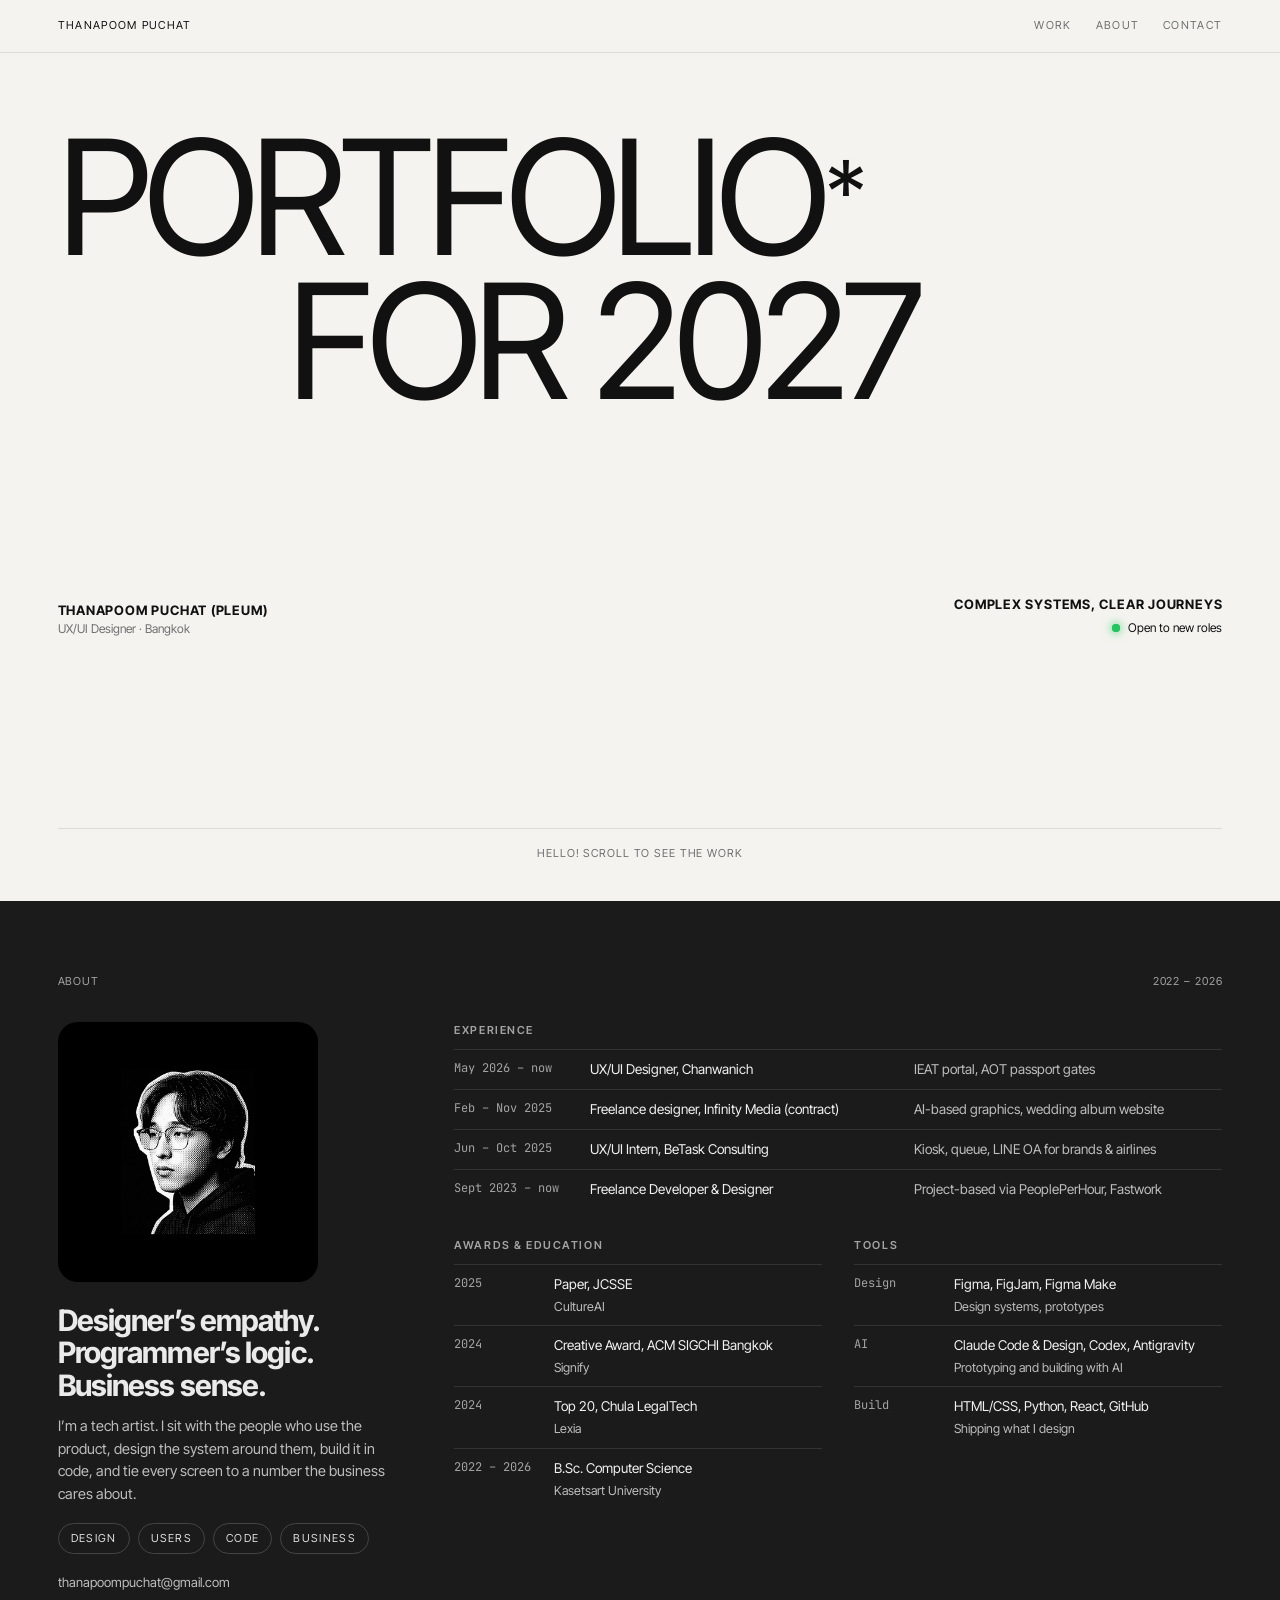
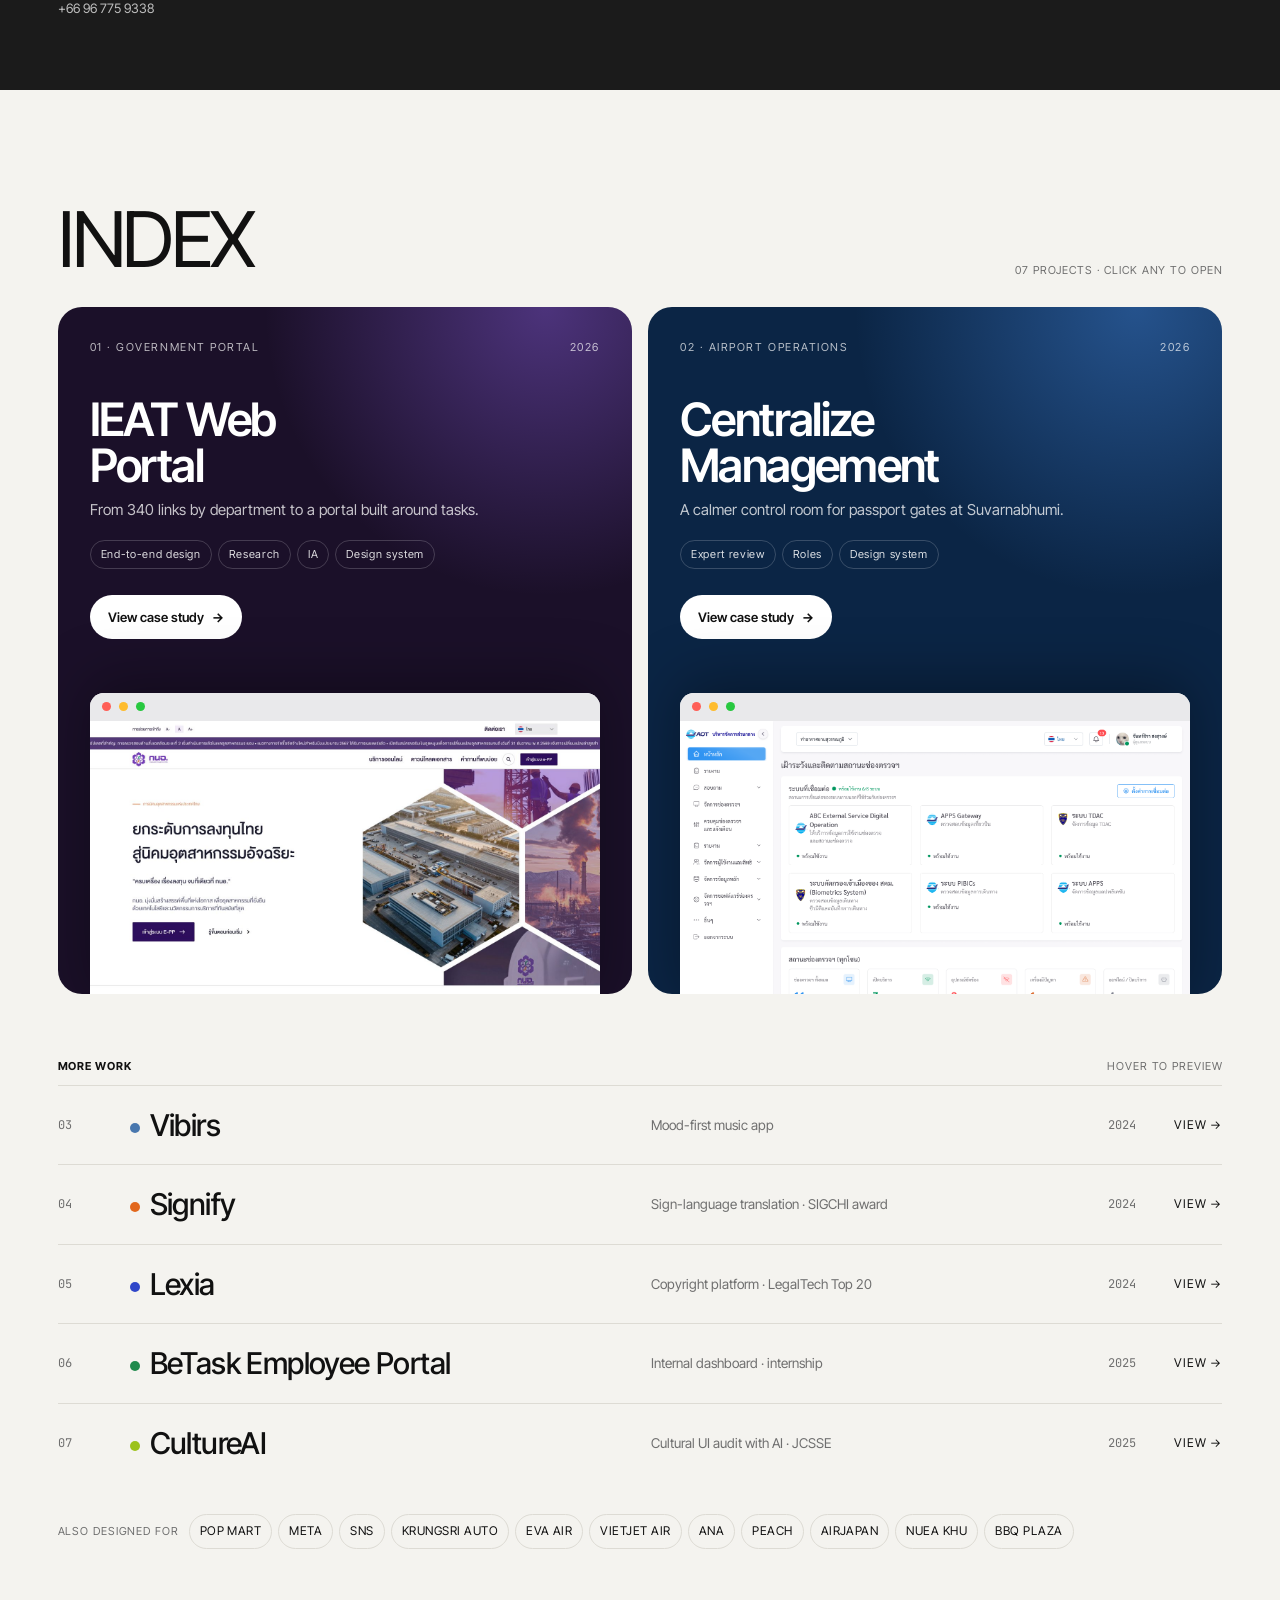
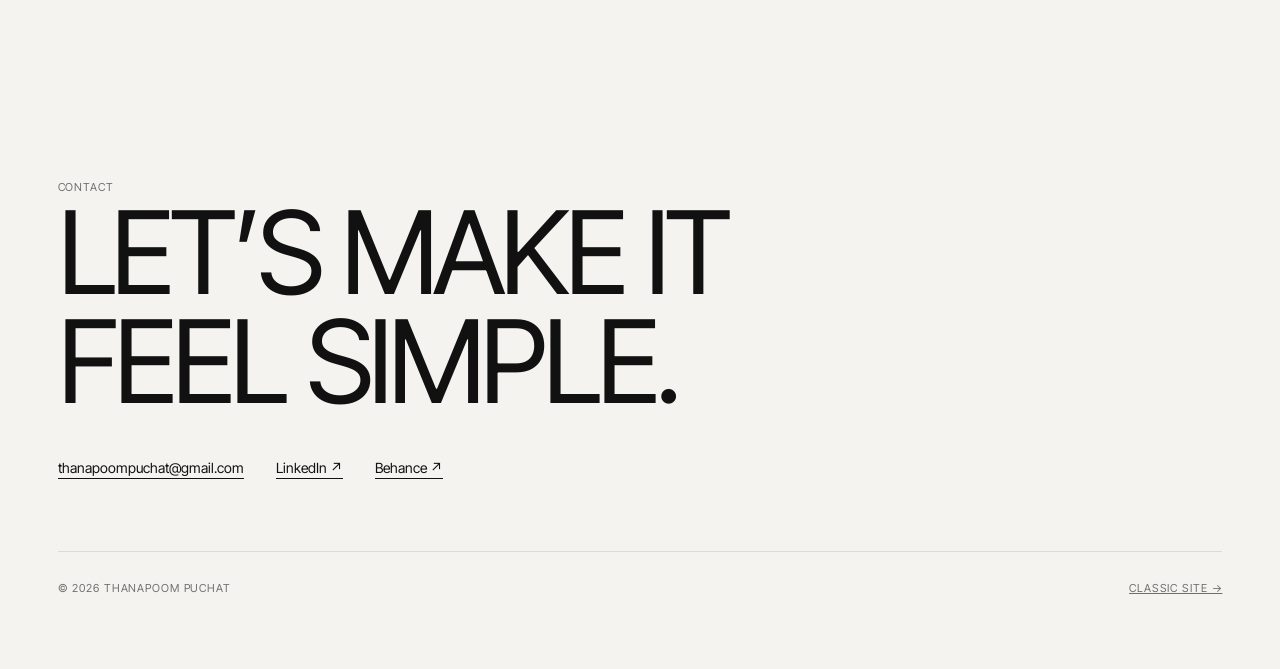
==== commit 5912f2a2: "About: shorten Chanwanich experience line Co-Authored-By: Claude Opus 5.5 <noreply@anthropic.com> Cl" ====
--- a/index.html
+++ b/index.html
@@ -37,7 +37,7 @@
     </div>
     <div>
       <div class="rows"><h3>Experience</h3>
-        <div class="row"><span>May 2026 – now</span><span>UX/UI Designer, Chanwanich</span><span>End-to-end design: IEAT Web Portal, AOT Centralize</span></div>
+        <div class="row"><span>May 2026 – now</span><span>UX/UI Designer, Chanwanich</span><span>IEAT portal, AOT passport gates</span></div>
         <div class="row"><span>Feb – Nov 2025</span><span>Freelance designer, Infinity Media (contract)</span><span>AI-based graphics, wedding album website</span></div>
         <div class="row"><span>Jun – Oct 2025</span><span>UX/UI Intern, BeTask Consulting</span><span>Kiosk, queue, LINE OA for brands &amp; airlines</span></div>
         <div class="row"><span>Sept 2023 – now</span><span>Freelance Developer &amp; Designer</span><span>Project-based via PeoplePerHour, Fastwork</span></div>
@@ -60,14 +60,14 @@
 <section class="wrap index" id="work">
   <div class="head"><h2>Index</h2><span class="tiny">07 projects · click any to open</span></div>
   <div class="feats">
-    <a class="fcard reveal" href="work/ieat.html" data-cur="ieat" style="--c:#1b1029;--a:#9b6bff">
+    <a class="fcard reveal" href="work/ieat.html" style="--c:#1b1029;--a:#9b6bff">
       <div class="fmeta"><span>01 · Government portal</span><span>2026</span></div>
       <h3>IEAT Web<br>Portal</h3>
       <p>From 340 links by department to a portal built around tasks.</p>
       <div class="tags"><span class="badge">End-to-end design</span><span>Research</span><span>IA</span><span>Design system</span></div>
       <span class="cta">View case study <b>→</b></span>
       <div class="fshot"><div class="chrome"><i></i><i></i><i></i></div><img src="images/ieat/home.jpg" alt="IEAT Web Portal screen"></div>
-    </a><a class="fcard reveal" href="work/centralize.html" data-cur="centralize" style="--c:#0b2545;--a:#4f9bff">
+    </a><a class="fcard reveal" href="work/centralize.html" style="--c:#0b2545;--a:#4f9bff">
       <div class="fmeta"><span>02 · Airport operations</span><span>2026</span></div>
       <h3>Centralize<br>Management</h3>
       <p>A calmer control room for passport gates at Suvarnabhumi.</p>
@@ -77,7 +77,7 @@
     </a>
   </div>
   <div class="more"><h3 class="tiny">More work</h3><span class="tiny">Hover to preview</span></div>
-  <a class="item reveal" href="work/vibirs.html" data-cur="vibirs" style="--c:#4877ae"><span class="n">03</span><span class="t"><i class="sw"></i>Vibirs</span><span class="d">Mood-first music app</span><span class="y">2024</span><span class="arrow">View →</span><img class="pv" src="images/pv/vibirs.jpg" alt="" loading="lazy"></a><a class="item reveal" href="work/signify.html" data-cur="signify" style="--c:#e2671c"><span class="n">04</span><span class="t"><i class="sw"></i>Signify</span><span class="d">Sign-language translation · SIGCHI award</span><span class="y">2024</span><span class="arrow">View →</span><img class="pv" src="images/pv/signify.jpg" alt="" loading="lazy"></a><a class="item reveal" href="work/lexia.html" data-cur="lexia" style="--c:#2f46c9"><span class="n">05</span><span class="t"><i class="sw"></i>Lexia</span><span class="d">Copyright platform · LegalTech Top 20</span><span class="y">2024</span><span class="arrow">View →</span><img class="pv" src="images/pv/lexia.jpg" alt="" loading="lazy"></a><a class="item reveal" href="work/betask.html" data-cur="betask" style="--c:#1f8a4c"><span class="n">06</span><span class="t"><i class="sw"></i>BeTask Employee Portal</span><span class="d">Internal dashboard · internship</span><span class="y">2025</span><span class="arrow">View →</span><img class="pv" src="images/pv/betask.jpg" alt="" loading="lazy"></a><a class="item reveal" href="work/ai-evaluation.html" data-cur="ai-evaluation" style="--c:#9bc21a"><span class="n">07</span><span class="t"><i class="sw"></i>CultureAI</span><span class="d">Cultural UI audit with AI · JCSSE</span><span class="y">2025</span><span class="arrow">View →</span><img class="pv" src="images/pv/ai-evaluation.jpg" alt="" loading="lazy"></a>
+  <a class="item reveal" href="work/vibirs.html" style="--c:#4877ae"><span class="n">03</span><span class="t"><i class="sw"></i>Vibirs</span><span class="d">Mood-first music app</span><span class="y">2024</span><span class="arrow">View →</span><img class="pv" src="images/pv/vibirs.jpg" alt="" loading="lazy"></a><a class="item reveal" href="work/signify.html" style="--c:#e2671c"><span class="n">04</span><span class="t"><i class="sw"></i>Signify</span><span class="d">Sign-language translation · SIGCHI award</span><span class="y">2024</span><span class="arrow">View →</span><img class="pv" src="images/pv/signify.jpg" alt="" loading="lazy"></a><a class="item reveal" href="work/lexia.html" style="--c:#2f46c9"><span class="n">05</span><span class="t"><i class="sw"></i>Lexia</span><span class="d">Copyright platform · LegalTech Top 20</span><span class="y">2024</span><span class="arrow">View →</span><img class="pv" src="images/pv/lexia.jpg" alt="" loading="lazy"></a><a class="item reveal" href="work/betask.html" style="--c:#1f8a4c"><span class="n">06</span><span class="t"><i class="sw"></i>BeTask Employee Portal</span><span class="d">Internal dashboard · internship</span><span class="y">2025</span><span class="arrow">View →</span><img class="pv" src="images/pv/betask.jpg" alt="" loading="lazy"></a><a class="item reveal" href="work/ai-evaluation.html" style="--c:#9bc21a"><span class="n">07</span><span class="t"><i class="sw"></i>CultureAI</span><span class="d">Cultural UI audit with AI · JCSSE</span><span class="y">2025</span><span class="arrow">View →</span><img class="pv" src="images/pv/ai-evaluation.jpg" alt="" loading="lazy"></a>
   <div class="brands"><span class="tiny">Also designed for</span><span class="brand" tabindex="0">POP MART<span class="pop"><img src="images/hover/popmart_queue.jpg" alt="POP MART screen" loading="lazy"><img src="images/hover/popmart_line.jpg" alt="POP MART screen" loading="lazy"></span></span><span class="brand" tabindex="0">Meta<span class="pop"><img src="images/hover/meta_queue.jpg" alt="Meta screen" loading="lazy"><img src="images/hover/meta_form.jpg" alt="Meta screen" loading="lazy"></span></span><span class="brand" tabindex="0">SNS<span class="pop"><img src="images/hover/siam_queue.jpg" alt="SNS screen" loading="lazy"><img src="images/hover/siam_kiosk.jpg" alt="SNS screen" loading="lazy"></span></span><span class="brand" tabindex="0">Krungsri Auto<span class="pop"><img src="images/hover/krungsri.jpg" alt="Krungsri Auto screen" loading="lazy"></span></span><span class="brand" tabindex="0">EVA Air<span class="pop"><img src="images/hover/evaair_queue.jpg" alt="EVA Air screen" loading="lazy"><img src="images/hover/evaair_kiosk.jpg" alt="EVA Air screen" loading="lazy"></span></span><span class="brand" tabindex="0">VietJet Air<span class="pop"><img src="images/hover/vietjet_queue.jpg" alt="VietJet Air screen" loading="lazy"><img src="images/hover/vietjet_kiosk.jpg" alt="VietJet Air screen" loading="lazy"></span></span><span class="brand" tabindex="0">ANA<span class="pop"><img src="images/hover/ana_queue.jpg" alt="ANA screen" loading="lazy"><img src="images/hover/ana_kiosk.jpg" alt="ANA screen" loading="lazy"></span></span><span class="brand" tabindex="0">Peach<span class="pop"><img src="images/hover/peach_queue.jpg" alt="Peach screen" loading="lazy"><img src="images/hover/peach_kiosk.jpg" alt="Peach screen" loading="lazy"></span></span><span class="brand" tabindex="0">AirJapan<span class="pop"><img src="images/hover/airjapan_queue.jpg" alt="AirJapan screen" loading="lazy"><img src="images/hover/airjapan_phone.jpg" alt="AirJapan screen" loading="lazy"></span></span><span class="brand" tabindex="0">Nuea Khu<span class="pop"><img src="images/hover/nuekhu_queue.jpg" alt="Nuea Khu screen" loading="lazy"><img src="images/hover/nuekhu_kiosk.jpg" alt="Nuea Khu screen" loading="lazy"></span></span><span class="brand" tabindex="0">BBQ Plaza<span class="pop"><img src="images/hover/bbq_queue.jpg" alt="BBQ Plaza screen" loading="lazy"><img src="images/hover/bbq_line.jpg" alt="BBQ Plaza screen" loading="lazy"></span></span></div>
 </section>
 
--- a/assets/site.css
+++ b/assets/site.css
@@ -905,35 +905,17 @@
 .cm-th li b { display: block; color: var(--fg); font-weight: 600; margin-bottom: 2px; }
 @media (max-width: 860px) { .cm-th { grid-template-columns: minmax(0, 1fr); } }
 
-/* Cursor bubble per project: each one borrows the project's own UI style */
-.cur-bub span { width: auto; min-width: 76px; margin: 0; padding: 0 16px; gap: 8px; grid-auto-flow: column; transform: translate(-50%, -50%) scale(0); transition: transform .3s cubic-bezier(.2,.9,.2,1), opacity .2s, border-radius .3s; white-space: nowrap; }
-html.cur-view .cur-bub span { transform: translate(-50%, -50%) scale(1); }
-.cur-bub i { font-style: normal; display: inline-flex; align-items: center; gap: 3px; }
-.cur-bub i b { display: block; }
-html[data-cur] .cur-bub span { min-width: 0; height: 42px; border-radius: 99px; letter-spacing: .04em; box-shadow: 0 10px 30px rgba(0,0,0,.18); }
-/* IEAT: purple pill with the permit progress dots */
-html[data-cur="ieat"] .cur-bub span { background: #9b6bff; color: #fff; }
-.cb-st b { width: 6px; height: 6px; border-radius: 50%; border: 1px solid #fff; animation: cbStep 1.8s infinite; }
-.cb-st b:nth-child(2) { animation-delay: .3s; } .cb-st b:nth-child(3) { animation-delay: .6s; }
-@keyframes cbStep { 0%, 20% { background: transparent; } 40%, 100% { background: #fff; } }
-/* Centralize: a gate status chip from the ops dashboard */
-html[data-cur="centralize"] .cur-bub span { background: #fff; color: #0b1a2e; border: 1px solid #d6dde8; border-radius: 10px; height: 40px; font: 500 12px/1 'JetBrains Mono', monospace; letter-spacing: .02em; }
-.cb-dot { width: 8px; height: 8px; border-radius: 50%; background: #1fa35c; box-shadow: 0 0 0 0 rgba(31,163,92,.5); animation: cbPing 1.6s infinite; }
-@keyframes cbPing { 70% { box-shadow: 0 0 0 7px rgba(31,163,92,0); } 100% { box-shadow: 0 0 0 0 rgba(31,163,92,0); } }
-/* Vibirs: dark player button with a live equaliser */
-html[data-cur="vibirs"] .cur-bub span { background: #0e1320; color: #eef2fb; border: 1px solid #6b9be0; }
-.cb-eq { height: 12px; align-items: flex-end !important; }
-.cb-eq b { width: 3px; height: 100%; background: #6b9be0; border-radius: 2px; transform-origin: bottom; animation: cbEq .9s ease-in-out infinite alternate; }
-.cb-eq b:nth-child(2) { animation-delay: -.3s; } .cb-eq b:nth-child(3) { animation-delay: -.6s; }
-@keyframes cbEq { from { transform: scaleY(.25); } to { transform: scaleY(1); } }
-/* Signify: warm orange, soft hand-drawn blob */
-html[data-cur="signify"] .cur-bub span { background: #e2671c; color: #fff; height: 76px; min-width: 76px; padding: 0 14px; border-radius: 48% 52% 44% 56% / 55% 45% 55% 45%; animation: cbBlob 3s ease-in-out infinite; }
-@keyframes cbBlob { 50% { border-radius: 55% 45% 52% 48% / 45% 55% 45% 55%; } }
-/* Lexia: indigo pill, sentence case like the product */
-html[data-cur="lexia"] .cur-bub span { background: #4b36c9; color: #fff; text-transform: none; letter-spacing: 0; font-size: 13px; font-weight: 500; }
-/* BeTask: green dashboard button */
-html[data-cur="betask"] .cur-bub span { background: #1f8a4c; color: #fff; border-radius: 8px; height: 38px; }
-/* CultureAI: terminal lime on black */
-html[data-cur="ai-evaluation"] .cur-bub span { background: #0b0b0b; color: #c6f432; border: 1px solid #c6f432; border-radius: 4px; height: 38px; font: 500 12px/1 'JetBrains Mono', monospace; }
-@media (prefers-reduced-motion: reduce) { .cur-bub i b, .cb-dot, html[data-cur="signify"] .cur-bub span { animation: none; } .cb-st b { background: #fff; } }
-.item:hover .t { color: var(--c); transition: color .25s; }
+/* Centralize title: gate status chip */
+.gp { position: relative; display: inline-flex; align-items: flex-start; gap: .2em; cursor: default; outline: none; --p: 0; --sc: var(--muted); }
+.gp[data-s="e"] { --sc: #e5484d; } .gp[data-s="w"] { --sc: #f08c00; } .gp[data-s="ok"] { --sc: #1fa35c; }
+.gp-w { position: relative; display: inline-block; }
+.gp-w::after { content: ''; position: absolute; left: 0; bottom: -.04em; height: .07em; width: 100%; border-radius: 9px; background: var(--sc); transform: scaleX(var(--p)); transform-origin: left; transition: transform .6s cubic-bezier(.2,.8,.2,1), background .3s; }
+.gp-tag { display: inline-flex; align-items: center; gap: 8px; font: 500 12px/1 'JetBrains Mono', monospace; letter-spacing: .02em; color: var(--fg); background: var(--panel); border: 1px solid var(--line); border-bottom: 3px solid var(--sc); border-radius: 8px; padding: 8px 12px 7px; margin-top: .35em; white-space: nowrap; box-shadow: 0 8px 24px rgba(11,26,46,.08); opacity: 0; transform: translateY(6px) scale(.85); transition: opacity .25s, transform .35s cubic-bezier(.3,1.6,.5,1), border-color .3s; }
+.gp.hv .gp-tag, .gp.on .gp-tag { opacity: 1; transform: none; }
+.gp-dot { width: 8px; height: 8px; border-radius: 50%; background: var(--sc); transition: background .3s; }
+.gp[data-s="ok"] .gp-dot { animation: gpPing 1.6s infinite; }
+@keyframes gpPing { 0% { box-shadow: 0 0 0 0 rgba(31,163,92,.5); } 70%, 100% { box-shadow: 0 0 0 7px rgba(31,163,92,0); } }
+.gp-k { color: var(--muted); }
+.gp-lb { font-weight: 600; color: var(--sc); min-width: 12ch; transition: color .3s; }
+@media (prefers-reduced-motion: reduce) { .gp-dot { animation: none !important; } }
+@media (max-width: 760px) { h1.brand:has(.gp) { position: relative; } .gp { position: static; } .gp-tag { position: absolute; left: 0; bottom: 100%; margin: 0 0 8px; } }
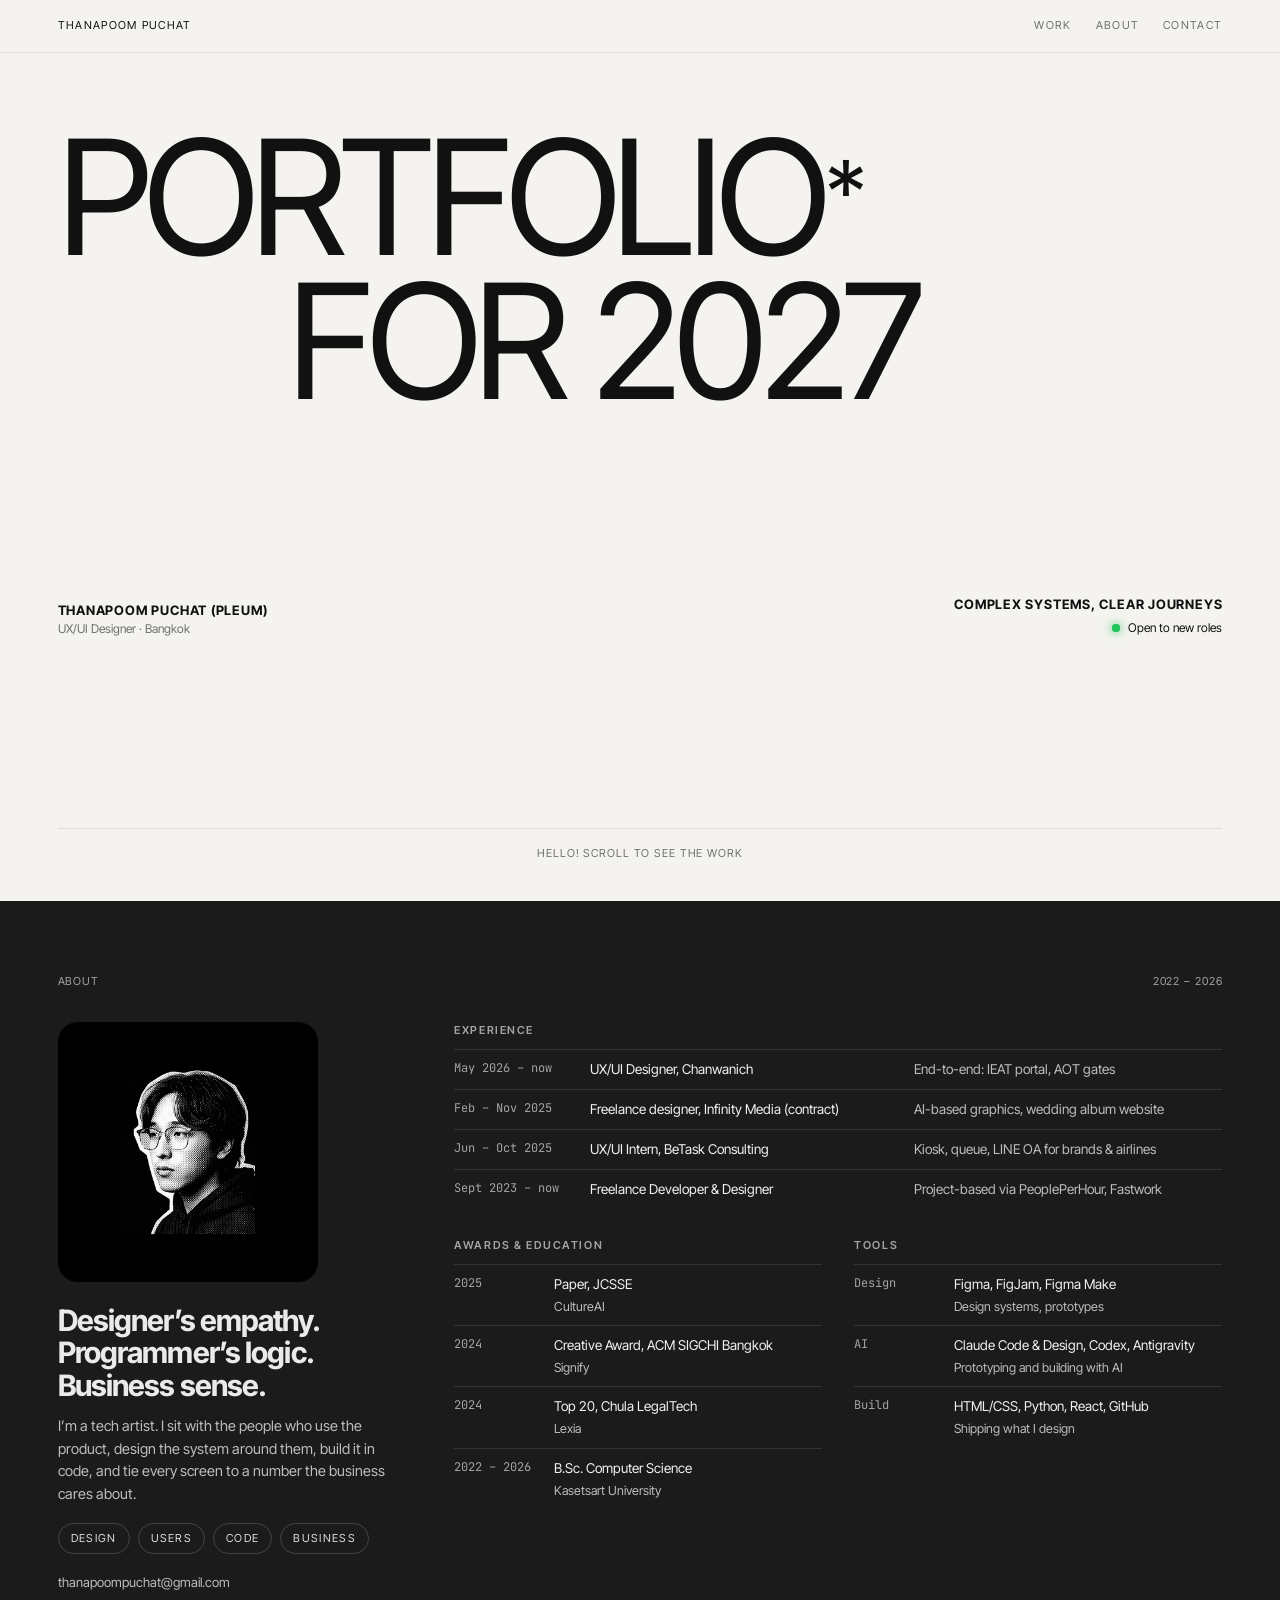
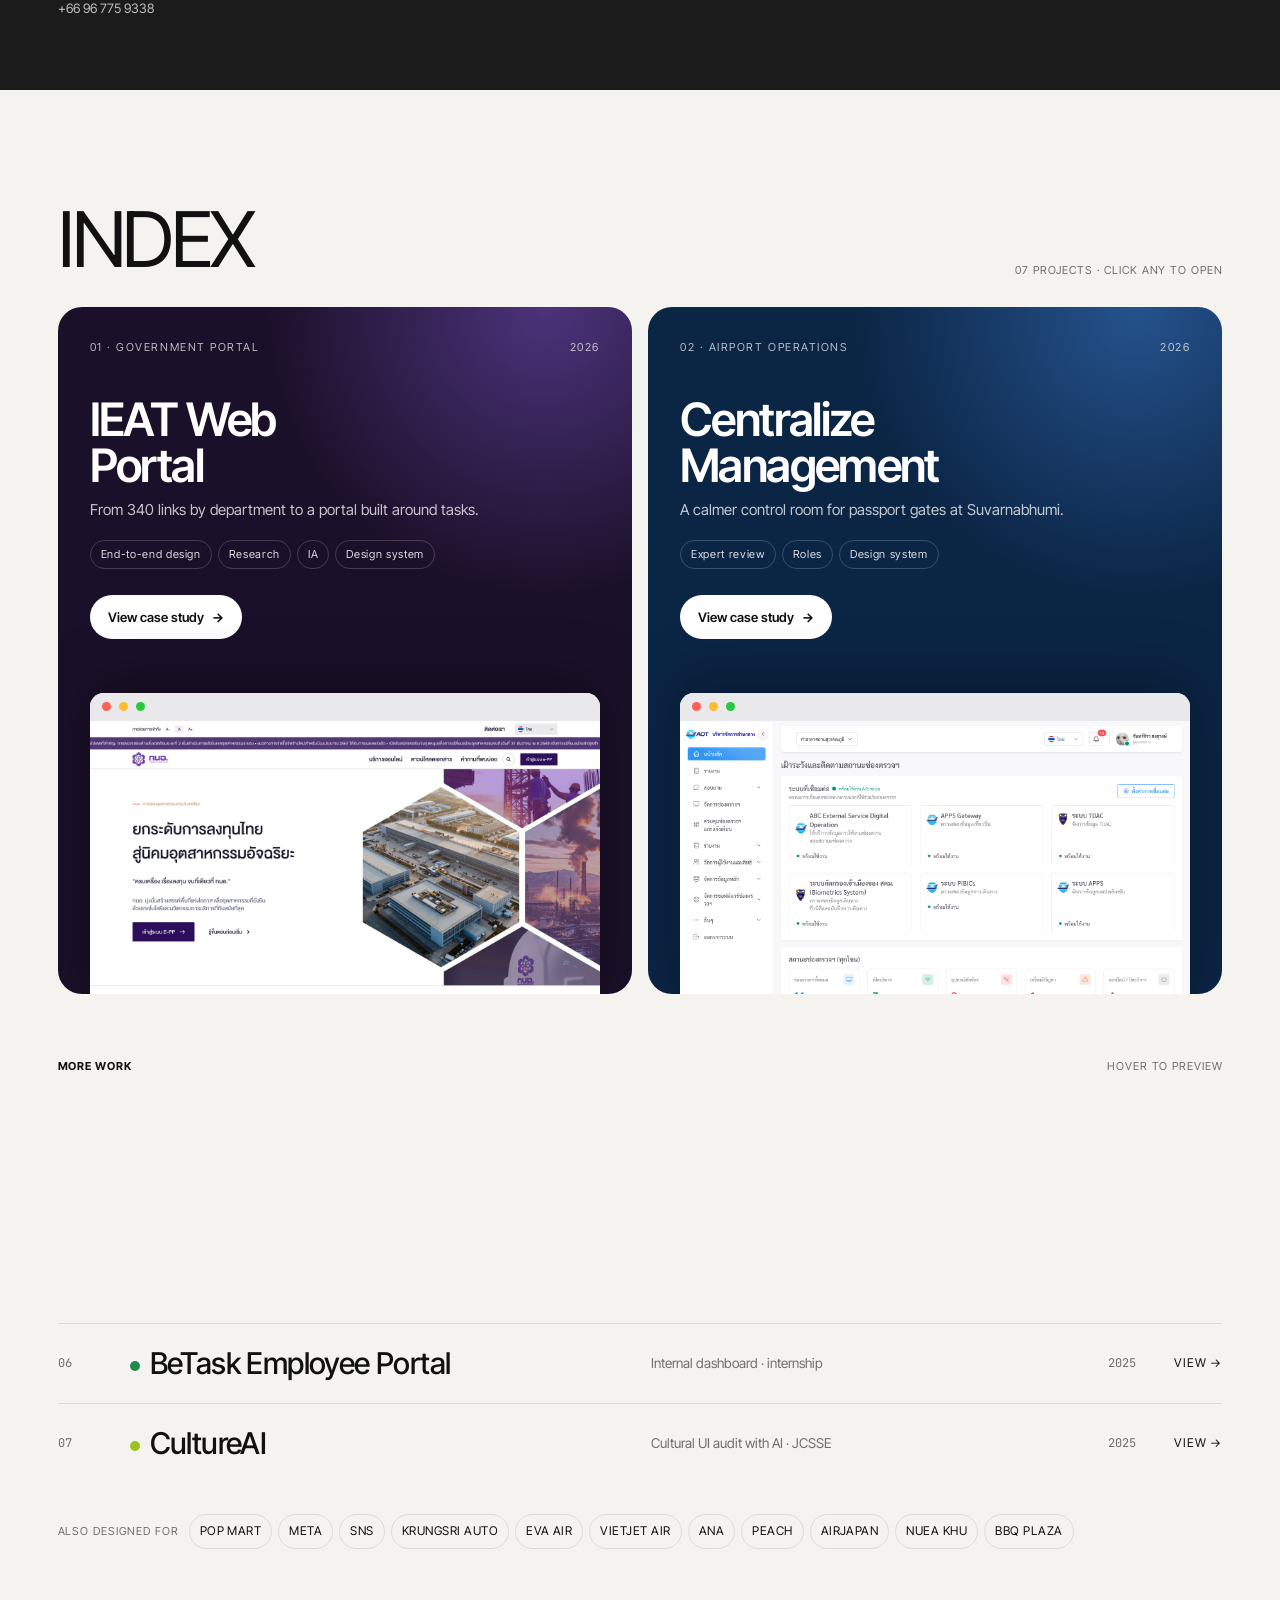
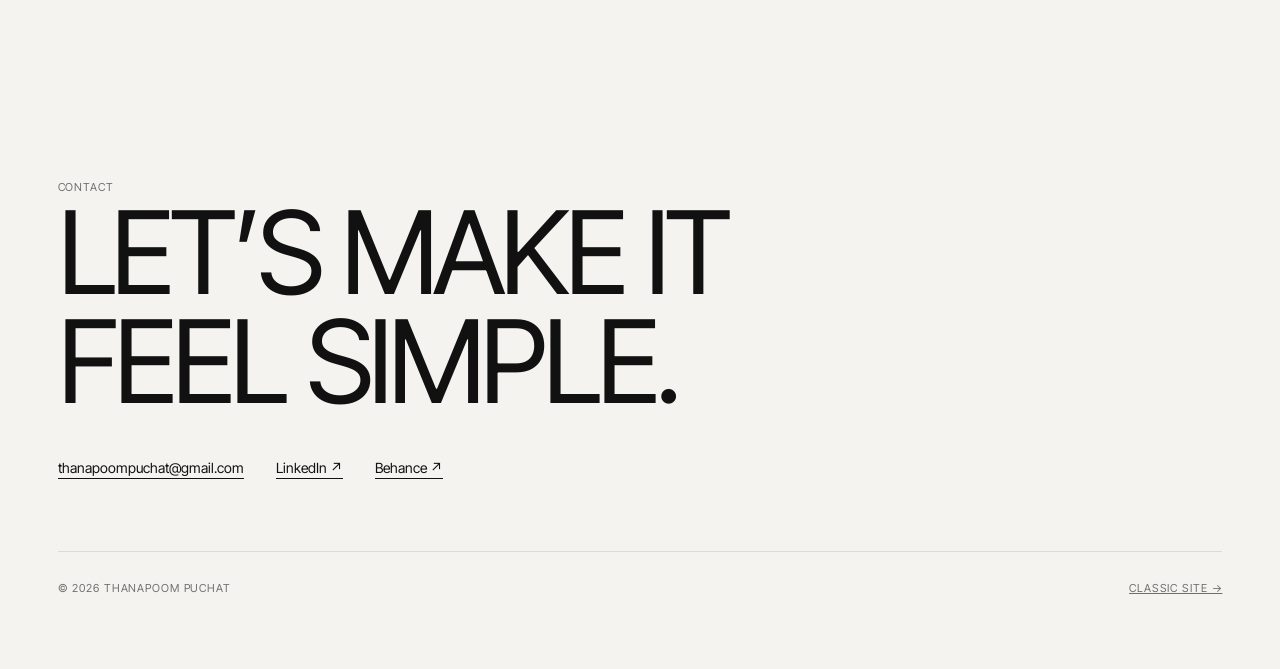
==== commit ad2ee0a7: "About: keep end-to-end in the shortened experience line Co-Authored-By: Claude Opus 5.5 <noreply@ant" ====
--- a/index.html
+++ b/index.html
@@ -37,7 +37,7 @@
     </div>
     <div>
       <div class="rows"><h3>Experience</h3>
-        <div class="row"><span>May 2026 – now</span><span>UX/UI Designer, Chanwanich</span><span>IEAT portal, AOT passport gates</span></div>
+        <div class="row"><span>May 2026 – now</span><span>UX/UI Designer, Chanwanich</span><span>End-to-end: IEAT portal, AOT gates</span></div>
         <div class="row"><span>Feb – Nov 2025</span><span>Freelance designer, Infinity Media (contract)</span><span>AI-based graphics, wedding album website</span></div>
         <div class="row"><span>Jun – Oct 2025</span><span>UX/UI Intern, BeTask Consulting</span><span>Kiosk, queue, LINE OA for brands &amp; airlines</span></div>
         <div class="row"><span>Sept 2023 – now</span><span>Freelance Developer &amp; Designer</span><span>Project-based via PeoplePerHour, Fastwork</span></div>
